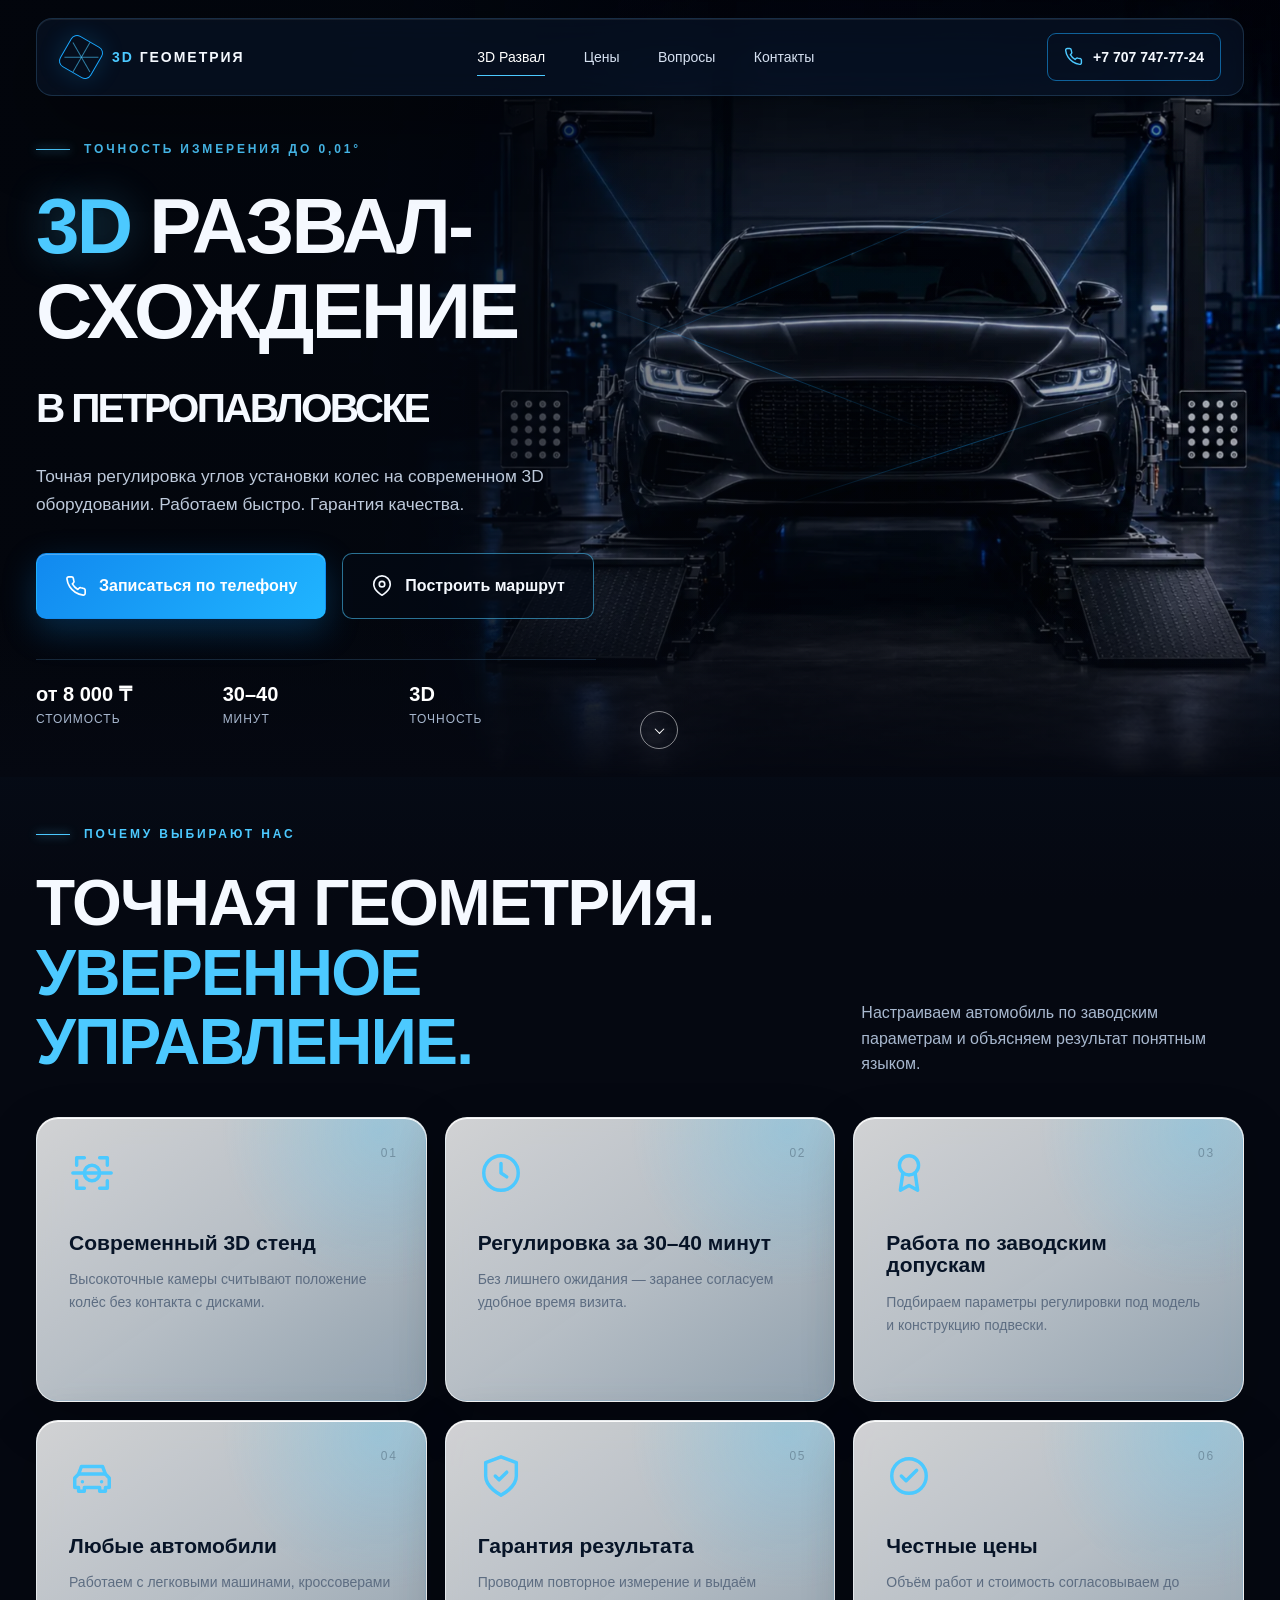
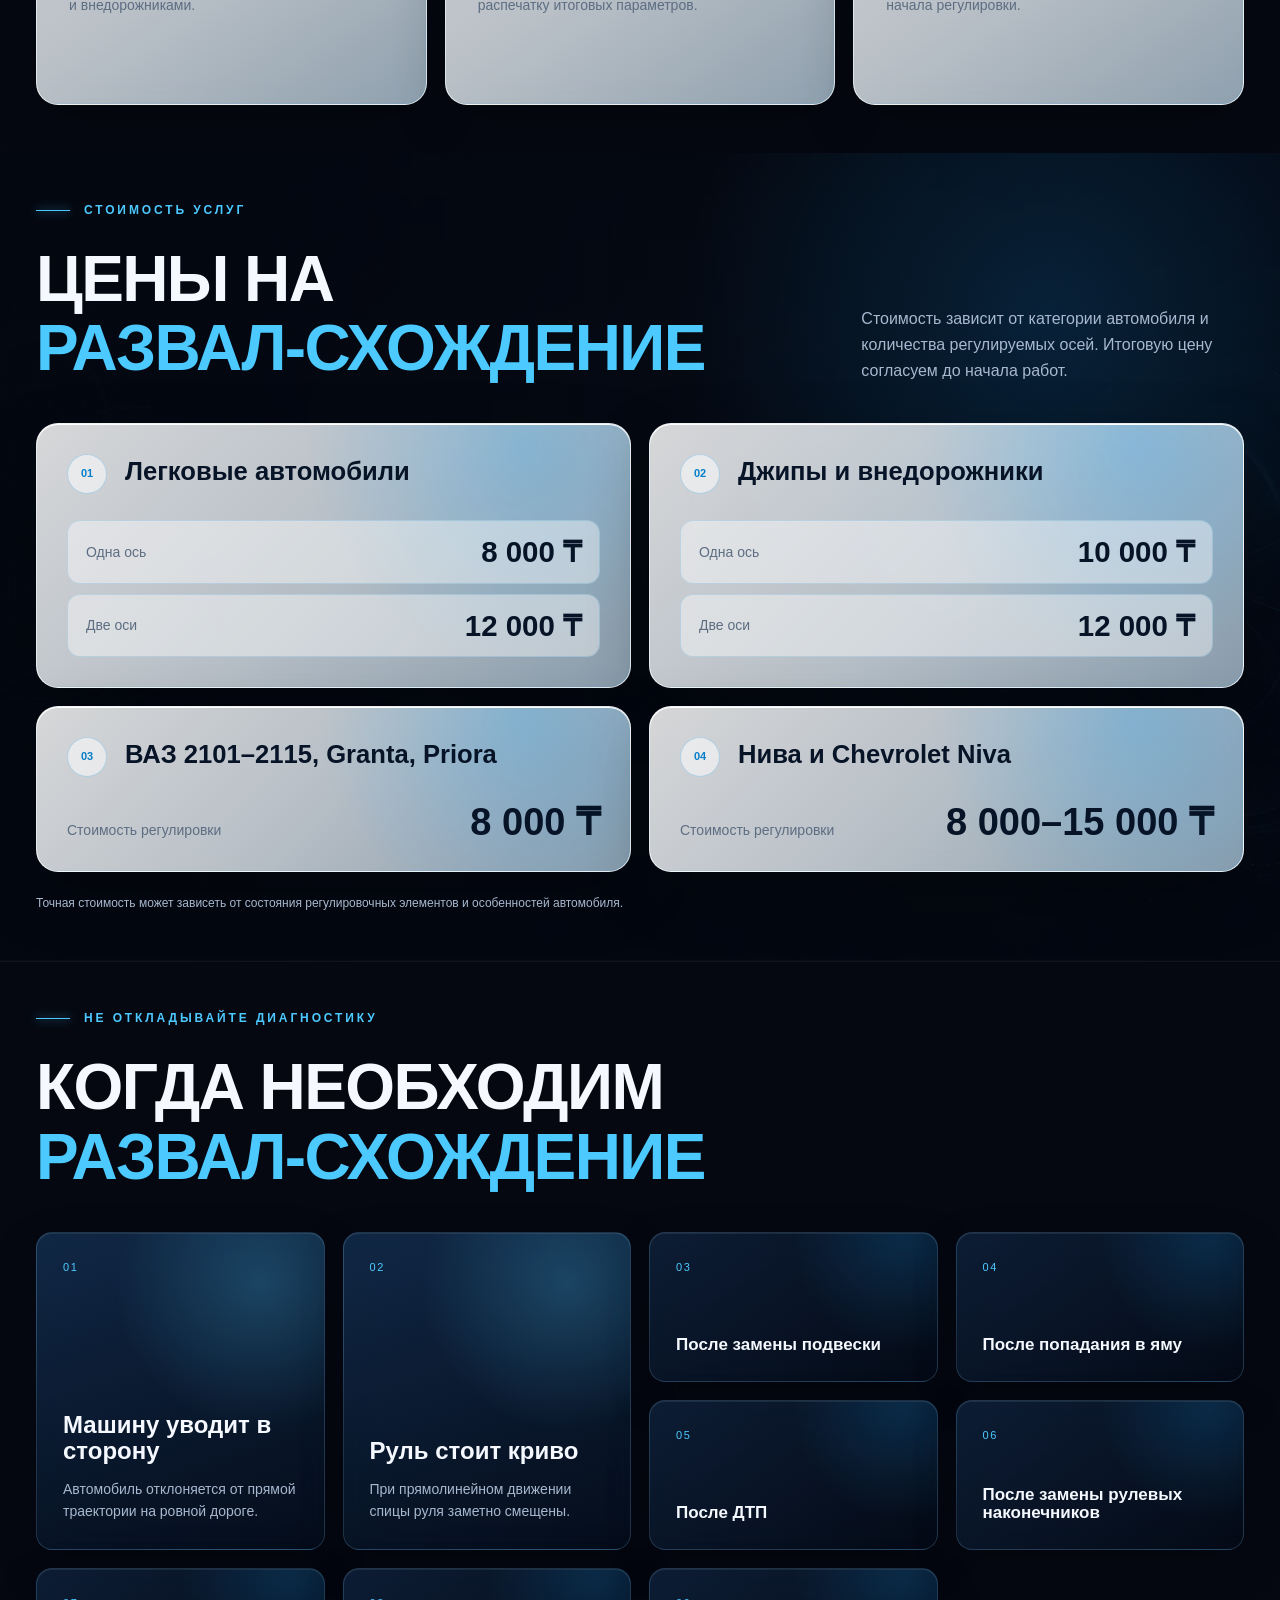
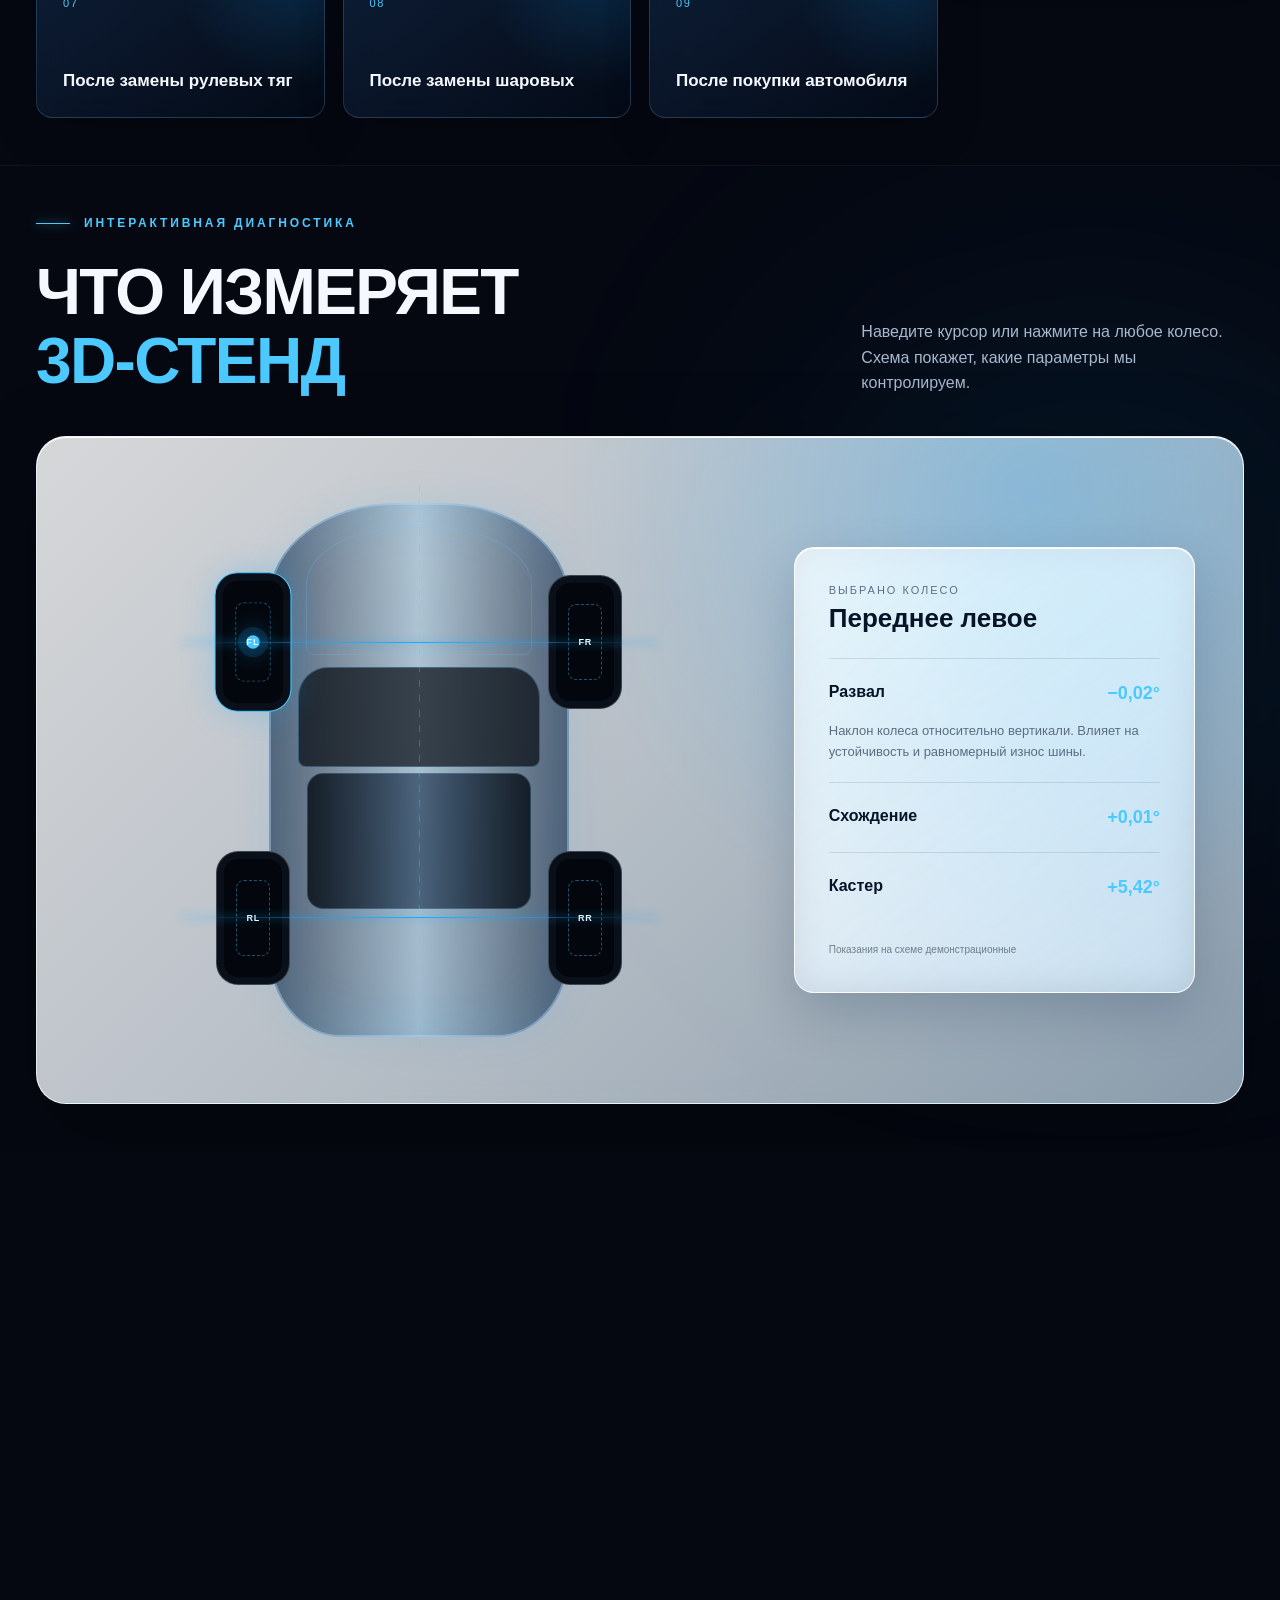
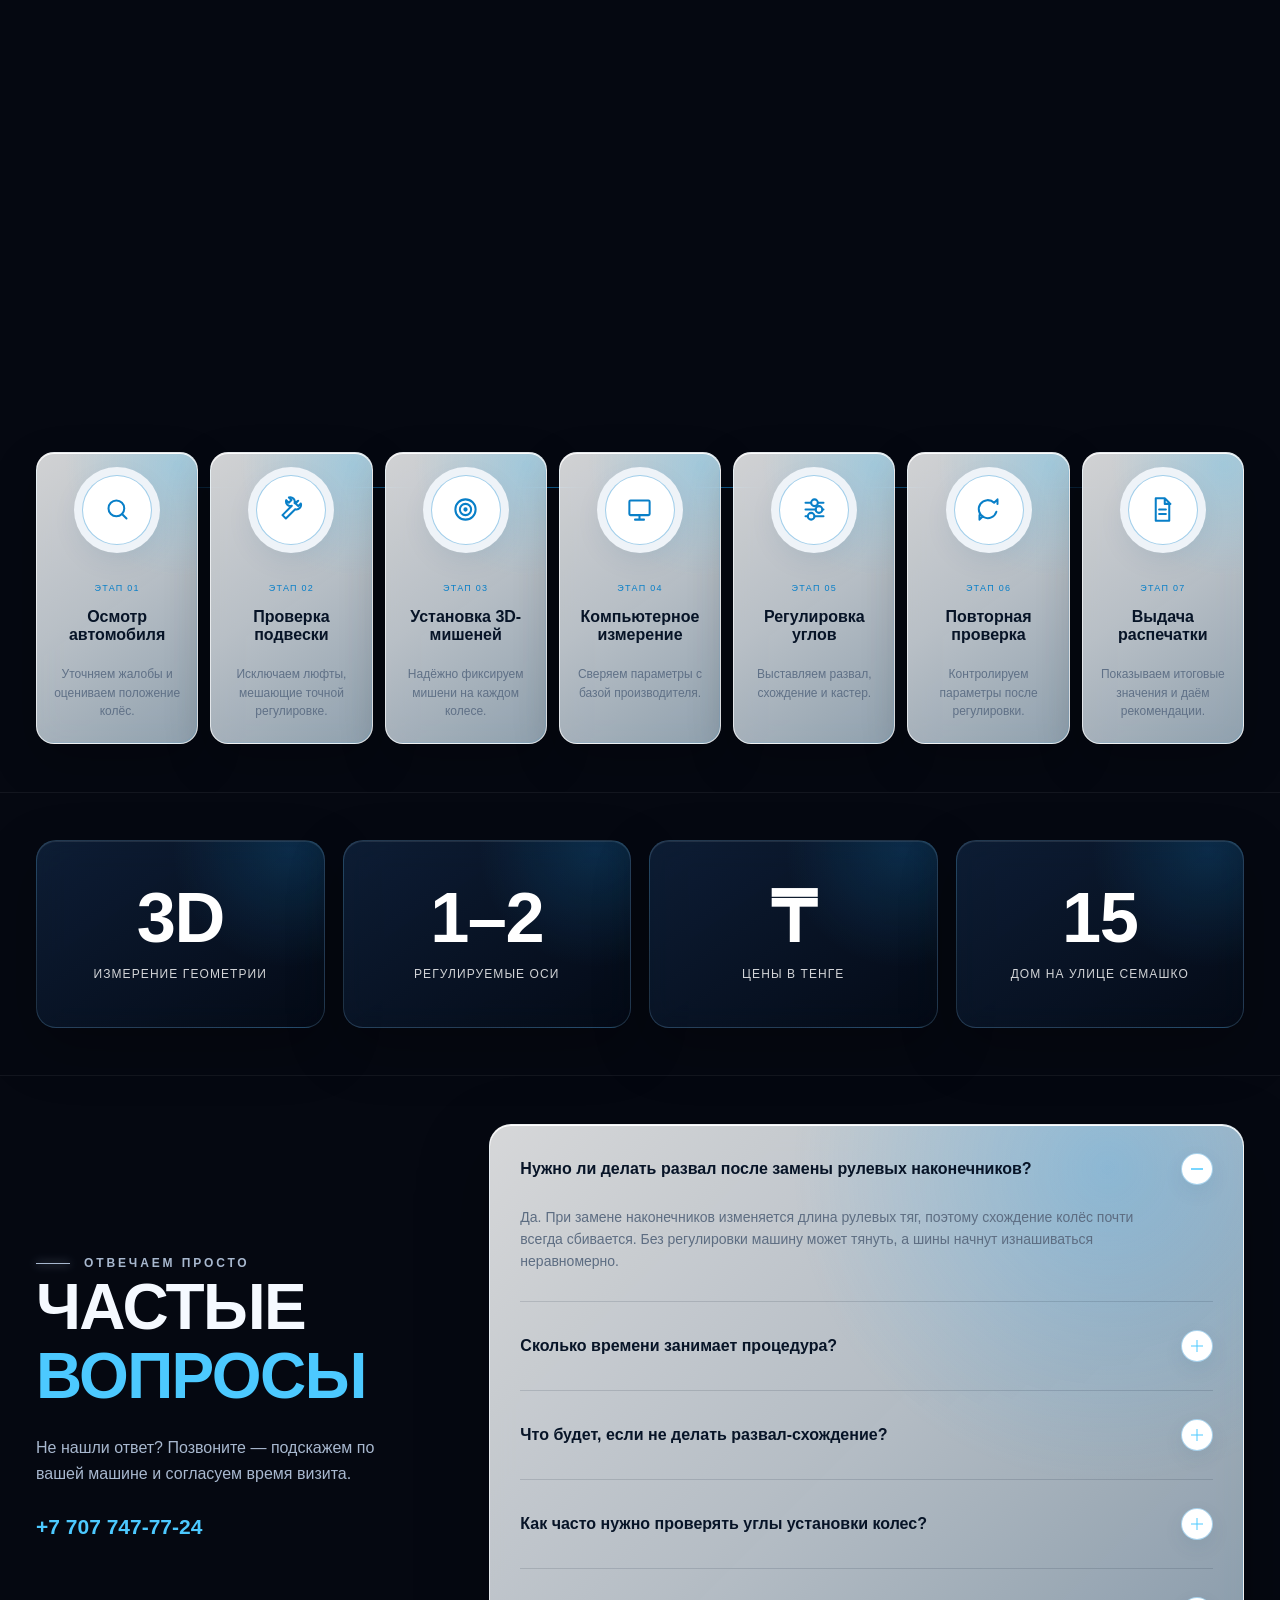
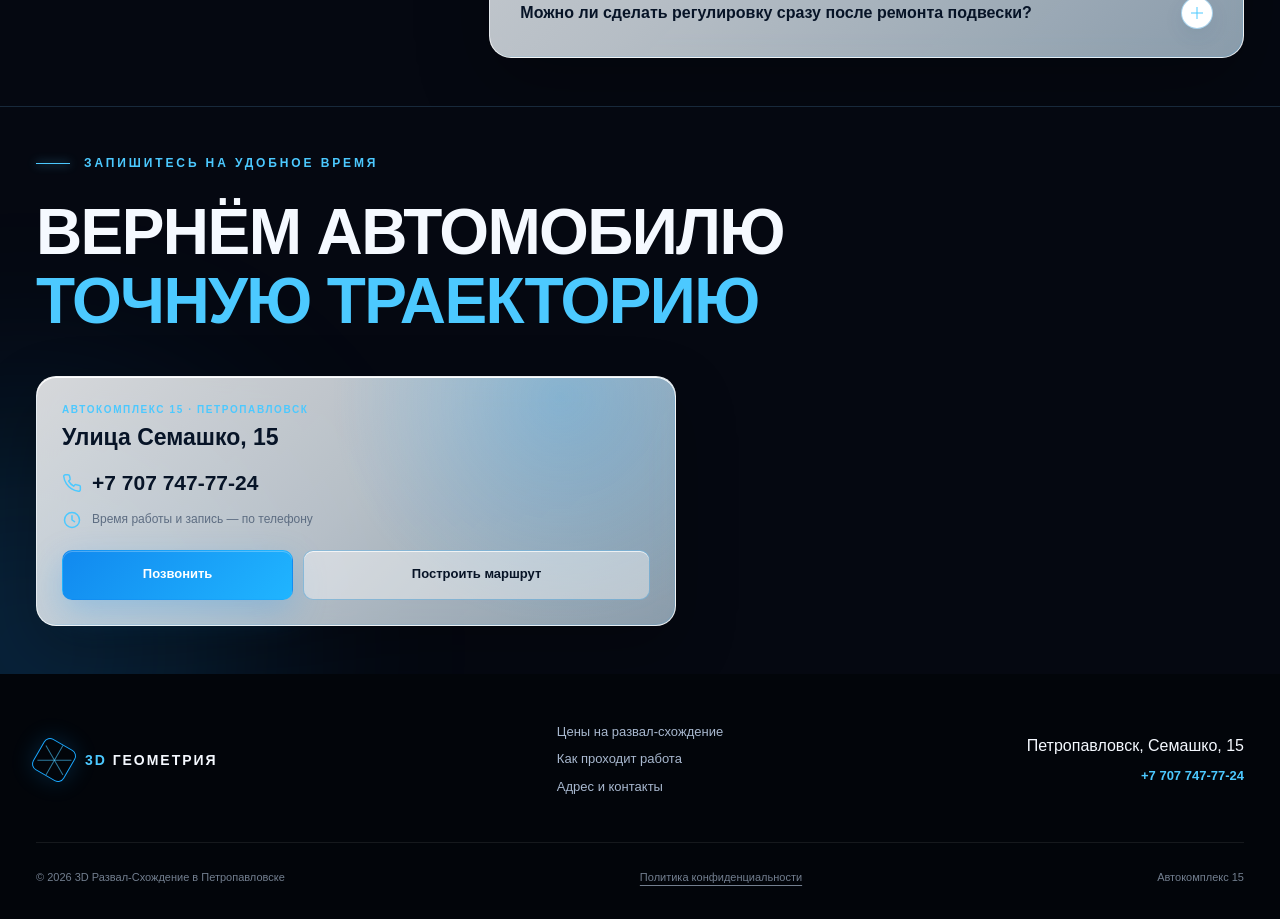
==== index.html @ 64b92033 "Import final Petropavlovsk website for avtocomplex15.kz" ====
<!doctype html>
<html lang="ru">

<head>
  <meta charset="UTF-8">
  <meta name="viewport" content="width=device-width, initial-scale=1.0">
  <title>Развал-схождение в Петропавловске от 8 000 ₸ — Семашко, 15</title>
  <meta name="description" content="3D развал-схождение в Петропавловске, ул. Семашко, 15. Легковые — 8 000 ₸ за одну ось, 12 000 ₸ за две. Джипы, ВАЗ и Нива. Запись: +7 707 747-77-24.">
  <meta name="theme-color" content="#050811">
  <meta name="robots" content="index, follow">
  <link rel="canonical" href="https://avtocomplex15.kz/">
  <meta property="og:type" content="website">
  <meta property="og:locale" content="ru_KZ">
  <meta property="og:title" content="3D развал-схождение в Петропавловске — Автокомплекс 15">
  <meta property="og:description" content="Семашко, 15. Легковые автомобили, джипы, ВАЗ и Нива. Цены от 8 000 ₸. Телефон: +7 707 747-77-24.">
  <meta property="og:site_name" content="Автокомплекс 15">
  <meta property="og:image" content="https://avtocomplex15.kz/assets/hero.webp">
  <meta property="og:image:alt" content="Автомобиль на стенде 3D развал-схождения">
  <meta name="twitter:card" content="summary_large_image">
  <meta property="og:url" content="https://avtocomplex15.kz/">
  <link rel="icon" type="image/png" href="favicon.png">
  <link rel="preload" href="assets/hero.webp" as="image" type="image/webp" fetchpriority="high">
  <link rel="stylesheet" href="style.css?v=5">

  <!-- Номер счётчика задаётся только в config.js. 0 = Метрика выключена. -->
  <script src="config.js" defer></script>
  <script src="metrika.js" defer></script>

  <script type="application/ld+json">
{
  "@context": "https://schema.org",
  "@graph": [
    {
      "@type": "AutoRepair",
      "@id": "https://avtocomplex15.kz/#service",
      "name": "Автокомплекс 15 — 3D развал-схождение",
      "url": "https://avtocomplex15.kz/",
      "image": "https://avtocomplex15.kz/assets/hero.webp",
      "telephone": "+77077477724",
      "description": "3D развал-схождение легковых автомобилей, джипов, ВАЗ и Нивы в Петропавловске.",
      "address": {
        "@type": "PostalAddress",
        "streetAddress": "улица Семашко, 15",
        "addressLocality": "Петропавловск",
        "addressRegion": "Северо-Казахстанская область",
        "addressCountry": "KZ"
      },
      "areaServed": {
        "@type": "City",
        "name": "Петропавловск"
      },
      "currenciesAccepted": "KZT",
      "priceRange": "8 000–15 000 ₸",
      "hasOfferCatalog": {
        "@type": "OfferCatalog",
        "name": "Цены на развал-схождение",
        "itemListElement": [
          {
            "@type": "Offer",
            "name": "Легковые автомобили — одна ось",
            "price": 8000,
            "priceCurrency": "KZT",
            "itemOffered": {
              "@type": "Service",
              "name": "3D развал-схождение: Легковые автомобили — одна ось"
            }
          },
          {
            "@type": "Offer",
            "name": "Легковые автомобили — две оси",
            "price": 12000,
            "priceCurrency": "KZT",
            "itemOffered": {
              "@type": "Service",
              "name": "3D развал-схождение: Легковые автомобили — две оси"
            }
          },
          {
            "@type": "Offer",
            "name": "Джипы и внедорожники — одна ось",
            "price": 10000,
            "priceCurrency": "KZT",
            "itemOffered": {
              "@type": "Service",
              "name": "3D развал-схождение: Джипы и внедорожники — одна ось"
            }
          },
          {
            "@type": "Offer",
            "name": "Джипы и внедорожники — две оси",
            "price": 12000,
            "priceCurrency": "KZT",
            "itemOffered": {
              "@type": "Service",
              "name": "3D развал-схождение: Джипы и внедорожники — две оси"
            }
          },
          {
            "@type": "Offer",
            "name": "ВАЗ 2101–2115, Granta, Priora",
            "price": 8000,
            "priceCurrency": "KZT",
            "itemOffered": {
              "@type": "Service",
              "name": "3D развал-схождение: ВАЗ 2101–2115, Granta, Priora"
            }
          },
          {
            "@type": "Offer",
            "name": "Нива и Chevrolet Niva",
            "priceSpecification": {
              "@type": "PriceSpecification",
              "minPrice": 8000,
              "maxPrice": 15000,
              "priceCurrency": "KZT"
            },
            "itemOffered": {
              "@type": "Service",
              "name": "3D развал-схождение Нивы"
            }
          }
        ]
      }
    },
    {
      "@type": "WebSite",
      "@id": "https://avtocomplex15.kz/#website",
      "url": "https://avtocomplex15.kz/",
      "name": "Автокомплекс 15",
      "inLanguage": "ru-KZ"
    },
    {
      "@type": "WebPage",
      "@id": "https://avtocomplex15.kz/#webpage",
      "url": "https://avtocomplex15.kz/",
      "name": "Развал-схождение в Петропавловске — Семашко, 15",
      "inLanguage": "ru-KZ",
      "isPartOf": {
        "@id": "https://avtocomplex15.kz/#website"
      },
      "about": {
        "@id": "https://avtocomplex15.kz/#service"
      }
    }
  ]
}
  </script>
</head>

<body>
  <a class="skip-link" href="#main">Перейти к содержанию</a>

  <header class="site-header" id="header">
    <div class="container header-inner glass">
      <a class="brand" href="/" aria-label="На главную">
        <span class="brand-mark" aria-hidden="true"><i></i><i></i><i></i></span>
        <span><b>3D</b> ГЕОМЕТРИЯ</span>
      </a>
      <nav class="nav" id="nav" aria-label="Основная навигация"><a href="#top" aria-current="page">3D Развал</a><a href="#prices">Цены</a><a href="#faq">Вопросы</a><a href="#contacts">Контакты</a></nav>
      <a class="header-phone" href="tel:+77077477724" aria-label="Позвонить +7 707 747-77-24"><svg aria-hidden="true"><use href="#i-phone"></use></svg><span>+7 707 747-77-24</span></a>
      <button class="menu-btn" type="button" aria-label="Открыть меню" aria-expanded="false"
        aria-controls="nav"><span></span><span></span></button>
    </div>
  </header>

  <main id="main">
    <section class="hero" id="top" aria-labelledby="hero-title">
      <div class="hero-bg" role="img" aria-label="Автомобиль на современном 3D стенде развал-схождения"></div>
      <div class="scan-lines" aria-hidden="true"><span></span><span></span><span></span></div>
      <div class="container hero-inner">
        <div class="hero-copy">
          <p class="eyebrow"><span></span> Точность измерения до 0,01°</p>
          <h1 id="hero-title"><em>3D</em> Развал-<br>Схождение<br><span class="hero-city">в Петропавловске</span></h1>
          <p class="hero-lead">Точная регулировка углов установки колес на современном 3D оборудовании. Работаем быстро. Гарантия качества.</p>
          <div class="hero-actions"><a class="btn btn-primary" href="tel:+77077477724"><svg aria-hidden="true"><use href="#i-phone"></use></svg>Записаться по телефону</a><a class="btn btn-secondary" data-goal="route_click" href="https://yandex.kz/maps/?rtext=~%D0%9A%D0%B0%D0%B7%D0%B0%D1%85%D1%81%D1%82%D0%B0%D0%BD%2C%20%D0%9F%D0%B5%D1%82%D1%80%D0%BE%D0%BF%D0%B0%D0%B2%D0%BB%D0%BE%D0%B2%D1%81%D0%BA%2C%20%D1%83%D0%BB%D0%B8%D1%86%D0%B0%20%D0%A1%D0%B5%D0%BC%D0%B0%D1%88%D0%BA%D0%BE%2C%2015&amp;rtt=auto" target="_blank" rel="noopener"><svg aria-hidden="true"><use href="#i-pin"></use></svg>Построить маршрут</a></div>
          <ul class="hero-trust" aria-label="Ключевые преимущества"><li><strong>от 8 000 ₸</strong><span>стоимость</span></li><li><strong>30–40</strong><span>минут</span></li><li><strong>3D</strong><span>точность</span></li></ul>
        </div>
      </div>
      <a class="scroll-cue" href="#benefits" aria-label="Прокрутить к преимуществам"><span></span></a>
    </section>

    <section class="section cards-light" id="benefits">
      <div class="container">
        <div class="section-head reveal">
          <div>
            <p class="eyebrow"><span></span> Почему выбирают нас</p>
            <h2>Точная геометрия.<br><mark>Уверенное управление.</mark></h2>
          </div>
          <p>Настраиваем автомобиль по заводским параметрам и объясняем результат понятным языком.</p>
        </div>
        <div class="cards benefits-grid">
          <article class="card reveal"><svg>
              <use href="#i-scan"></use>
            </svg><span>01</span>
            <h3>Современный 3D стенд</h3>
            <p>Высокоточные камеры считывают положение колёс без контакта с дисками.</p>
          </article>
          <article class="card reveal"><svg>
              <use href="#i-clock"></use>
            </svg><span>02</span>
            <h3>Регулировка за 30–40 минут</h3>
            <p>Без лишнего ожидания — заранее согласуем удобное время визита.</p>
          </article>
          <article class="card reveal"><svg>
              <use href="#i-award"></use>
            </svg><span>03</span>
            <h3>Работа по заводским допускам</h3>
            <p>Подбираем параметры регулировки под модель и конструкцию подвески.</p>
          </article>
          <article class="card reveal"><svg>
              <use href="#i-car"></use>
            </svg><span>04</span>
            <h3>Любые автомобили</h3>
            <p>Работаем с легковыми машинами, кроссоверами и внедорожниками.</p>
          </article>
          <article class="card reveal"><svg>
              <use href="#i-shield"></use>
            </svg><span>05</span>
            <h3>Гарантия результата</h3>
            <p>Проводим повторное измерение и выдаём распечатку итоговых параметров.</p>
          </article>
          <article class="card reveal"><svg>
              <use href="#i-check"></use>
            </svg><span>06</span>
            <h3>Честные цены</h3>
            <p>Объём работ и стоимость согласовываем до начала регулировки.</p>
          </article>
        </div>
      </div>
    </section>



    <section class="section prices" id="prices" aria-labelledby="prices-title">
      <div class="container">
        <div class="section-head reveal">
          <div>
            <p class="eyebrow"><span></span> Стоимость услуг</p>
            <h2 id="prices-title">Цены на<br><mark>развал-схождение</mark></h2>
          </div>
          <p>Стоимость зависит от категории автомобиля и количества регулируемых осей. Итоговую цену согласуем до начала
            работ.</p>
        </div>
        <div class="price-grid">
          <article class="price-card reveal">
            <div class="price-card-head"><span>01</span>
              <h3>Легковые автомобили</h3>
            </div>
            <dl>
              <div>
                <dt>Одна ось</dt>
                <dd>8 000 ₸</dd>
              </div>
              <div>
                <dt>Две оси</dt>
                <dd>12 000 ₸</dd>
              </div>
            </dl>
          </article>
          <article class="price-card reveal">
            <div class="price-card-head"><span>02</span>
              <h3>Джипы и внедорожники</h3>
            </div>
            <dl>
              <div>
                <dt>Одна ось</dt>
                <dd>10 000 ₸</dd>
              </div>
              <div>
                <dt>Две оси</dt>
                <dd>12 000 ₸</dd>
              </div>
            </dl>
          </article>
          <article class="price-card price-card-single reveal">
            <div class="price-card-head"><span>03</span>
              <h3>ВАЗ 2101–2115, Granta, Priora</h3>
            </div>
            <p>Стоимость регулировки</p><strong>8 000 ₸</strong>
          </article>
          <article class="price-card price-card-single reveal">
            <div class="price-card-head"><span>04</span>
              <h3>Нива и Chevrolet Niva</h3>
            </div>
            <p>Стоимость регулировки</p><strong>8 000–15 000 ₸</strong>
          </article>
        </div>
        <p class="price-note reveal">Точная стоимость может зависеть от состояния регулировочных элементов и
          особенностей автомобиля.</p>
      </div>
    </section>

    <section class="section section-dark" id="when">
      <div class="container split-heading reveal">
        <p class="eyebrow"><span></span> Не откладывайте диагностику</p>
        <h2>Когда необходим<br><mark>развал-схождение</mark></h2>
      </div>
      <div class="container reason-grid">
        <article class="reason feature reveal"><span>01</span>
          <h3>Машину уводит в сторону</h3>
          <p>Автомобиль отклоняется от прямой траектории на ровной дороге.</p>
        </article>
        <article class="reason feature reveal"><span>02</span>
          <h3>Руль стоит криво</h3>
          <p>При прямолинейном движении спицы руля заметно смещены.</p>
        </article>
        <article class="reason reveal"><span>03</span>
          <h3>После замены подвески</h3>
        </article>
        <article class="reason reveal"><span>04</span>
          <h3>После попадания в яму</h3>
        </article>
        <article class="reason reveal"><span>05</span>
          <h3>После ДТП</h3>
        </article>
        <article class="reason reveal"><span>06</span>
          <h3>После замены рулевых наконечников</h3>
        </article>
        <article class="reason reveal"><span>07</span>
          <h3>После замены рулевых тяг</h3>
        </article>
        <article class="reason reveal"><span>08</span>
          <h3>После замены шаровых</h3>
        </article>
        <article class="reason reveal"><span>09</span>
          <h3>После покупки автомобиля</h3>
        </article>
      </div>
    </section>

    <section class="section cards-light geometry" id="geometry">
      <div class="container">
        <div class="section-head reveal">
          <div>
            <p class="eyebrow"><span></span> Интерактивная диагностика</p>
            <h2>Что измеряет<br><mark>3D-стенд</mark></h2>
          </div>
          <p>Наведите курсор или нажмите на любое колесо. Схема покажет, какие параметры мы контролируем.</p>
        </div>
        <div class="geometry-wrap reveal">
          <div class="car-diagram" aria-label="Интерактивная схема автомобиля, вид сверху">
            <div class="car-body">
              <div class="windshield"></div>
              <div class="roof"></div>
              <div class="hood"></div>
              <div class="center-line"></div>
            </div>
            <button class="wheel wheel-fl active" data-wheel="Переднее левое"
              type="button"><span></span><b>FL</b></button>
            <button class="wheel wheel-fr" data-wheel="Переднее правое" type="button"><span></span><b>FR</b></button>
            <button class="wheel wheel-rl" data-wheel="Заднее левое" type="button"><span></span><b>RL</b></button>
            <button class="wheel wheel-rr" data-wheel="Заднее правое" type="button"><span></span><b>RR</b></button>
            <div class="measure-line line-a"></div>
            <div class="measure-line line-b"></div>
          </div>
          <aside class="geometry-panel glass" aria-live="polite">
            <p>Выбрано колесо</p>
            <h3 id="wheel-title">Переднее левое</h3>
            <div class="parameter active" data-param="camber"><button
                type="button"><span>Развал</span><b>−0,02°</b></button>
              <p>Наклон колеса относительно вертикали. Влияет на устойчивость и равномерный износ шины.</p>
            </div>
            <div class="parameter" data-param="toe"><button type="button"><span>Схождение</span><b>+0,01°</b></button>
              <p>Направление колёс относительно продольной оси. Влияет на прямолинейность и ресурс шин.</p>
            </div>
            <div class="parameter" data-param="caster"><button type="button"><span>Кастер</span><b>+5,42°</b></button>
              <p>Наклон оси поворота стойки. Влияет на возврат руля и стабильность автомобиля на скорости.</p>
            </div>
            <small>Показания на схеме демонстрационные</small>
          </aside>
        </div>
      </div>
    </section>

    <section class="section stand-section" aria-labelledby="stand-title">
      <div class="container stand-grid">
        <div class="stand-copy reveal">
          <p class="eyebrow"><span></span> Технология измерения</p>
          <h2 id="stand-title">Камеры видят<br><mark>каждое отклонение</mark></h2>
          <p>3D-камеры отслеживают положение мишеней на колёсах в реальном времени. Компьютер сравнивает измерения с
            заводскими допусками именно для вашей модели.</p>
          <ul>
            <li>Без повреждения дисков</li>
            <li>Результат с точностью до сотых градуса</li>
            <li>Наглядная распечатка до и после регулировки</li>
          </ul>
        </div>
        <div class="stand-animation reveal" aria-label="Анимация работы 3D стенда">
          <div class="camera camera-left"><i></i></div>
          <div class="camera camera-right"><i></i></div>
          <div class="beam beam-left"></div>
          <div class="beam beam-right"></div>
          <div class="mini-car">
            <div class="mini-roof"></div><span class="target t1"></span><span class="target t2"></span><span
              class="target t3"></span><span class="target t4"></span>
          </div>
          <div class="scan-bar"></div>
          <p><i></i> Сканирование геометрии</p>
        </div>
      </div>
    </section>

    <section class="section cards-light" id="process">
      <div class="container">
        <div class="section-head reveal">
          <div>
            <p class="eyebrow"><span></span> Понятный процесс</p>
            <h2>Как проходит<br><mark>работа</mark></h2>
          </div>
          <p>Семь последовательных шагов — от первичного осмотра до контрольной распечатки.</p>
        </div>
        <ol class="timeline">
          <li class="reveal"><span><svg>
                <use href="#i-search"></use>
              </svg></span>
            <div><small>Этап 01</small>
              <h3>Осмотр автомобиля</h3>
              <p>Уточняем жалобы и оцениваем положение колёс.</p>
            </div>
          </li>
          <li class="reveal"><span><svg>
                <use href="#i-tool"></use>
              </svg></span>
            <div><small>Этап 02</small>
              <h3>Проверка подвески</h3>
              <p>Исключаем люфты, мешающие точной регулировке.</p>
            </div>
          </li>
          <li class="reveal"><span><svg>
                <use href="#i-target"></use>
              </svg></span>
            <div><small>Этап 03</small>
              <h3>Установка 3D-мишеней</h3>
              <p>Надёжно фиксируем мишени на каждом колесе.</p>
            </div>
          </li>
          <li class="reveal"><span><svg>
                <use href="#i-monitor"></use>
              </svg></span>
            <div><small>Этап 04</small>
              <h3>Компьютерное измерение</h3>
              <p>Сверяем параметры с базой производителя.</p>
            </div>
          </li>
          <li class="reveal"><span><svg>
                <use href="#i-sliders"></use>
              </svg></span>
            <div><small>Этап 05</small>
              <h3>Регулировка углов</h3>
              <p>Выставляем развал, схождение и кастер.</p>
            </div>
          </li>
          <li class="reveal"><span><svg>
                <use href="#i-refresh"></use>
              </svg></span>
            <div><small>Этап 06</small>
              <h3>Повторная проверка</h3>
              <p>Контролируем параметры после регулировки.</p>
            </div>
          </li>
          <li class="reveal"><span><svg>
                <use href="#i-file"></use>
              </svg></span>
            <div><small>Этап 07</small>
              <h3>Выдача распечатки</h3>
              <p>Показываем итоговые значения и даём рекомендации.</p>
            </div>
          </li>
        </ol>
      </div>
    </section>

    <section class="stats" aria-label="О сервисе"><div class="container stats-grid"><div class="stat"><strong>3D</strong><span>измерение геометрии</span></div><div class="stat"><strong>1–2</strong><span>регулируемые оси</span></div><div class="stat"><strong>₸</strong><span>цены в тенге</span></div><div class="stat"><strong>15</strong><span>дом на улице Семашко</span></div></div></section>



    <section class="section cards-light" id="faq">
      <div class="container faq-grid">
        <div class="faq-intro reveal">
          <p class="eyebrow"><span></span> Отвечаем просто</p>
          <h2>Частые<br><mark>вопросы</mark></h2>
          <p>Не нашли ответ? Позвоните — подскажем по вашей машине и согласуем время визита.</p>
          <div class="faq-phones"><a href="tel:+77077477724">+7 707 747-77-24</a></div>
        </div>
        <div class="accordion reveal">
          <article class="faq-item open"><button type="button" aria-expanded="true"><span>Нужно ли делать развал после
                замены рулевых наконечников?</span><i></i></button>
            <div class="faq-answer">
              <p>Да. При замене наконечников изменяется длина рулевых тяг, поэтому схождение колёс почти всегда
                сбивается. Без регулировки машину может тянуть, а шины начнут изнашиваться неравномерно.</p>
            </div>
          </article>
          <article class="faq-item"><button type="button" aria-expanded="false"><span>Сколько времени занимает
                процедура?</span><i></i></button>
            <div class="faq-answer">
              <p>Диагностика и регулировка обычно занимают 30–40 минут. Сложные случаи или закисшие регулировочные
                элементы могут потребовать больше времени.</p>
            </div>
          </article>
          <article class="faq-item"><button type="button" aria-expanded="false"><span>Что будет, если не делать
                развал-схождение?</span><i></i></button>
            <div class="faq-answer">
              <p>Ухудшится управляемость, автомобиль может уводить в сторону, руль будет стоять неровно, а протектор шин
                износится значительно быстрее.</p>
            </div>
          </article>
          <article class="faq-item"><button type="button" aria-expanded="false"><span>Как часто нужно проверять углы
                установки колес?</span><i></i></button>
            <div class="faq-answer">
              <p>Рекомендуем проверять геометрию не реже одного раза в год, после сильного удара в яму, ремонта подвески
                или при появлении изменений в поведении автомобиля.</p>
            </div>
          </article>
          <article class="faq-item"><button type="button" aria-expanded="false"><span>Можно ли сделать регулировку сразу
                после ремонта подвески?</span><i></i></button>
            <div class="faq-answer">
              <p>Да, и чаще всего это необходимо. Главное, чтобы все детали были окончательно установлены и затянуты, а
                в подвеске не осталось люфтов.</p>
            </div>
          </article>
        </div>
      </div>
    </section>

    <section class="contacts" id="contacts">
      <div class="container contacts-grid">
        <div class="contact-copy reveal">
          <p class="eyebrow"><span></span> Запишитесь на удобное время</p>
          <h2>Вернём автомобилю<br><mark>точную траекторию</mark></h2>
          <div class="branch-list"><article class="branch-card glass"><p>Автокомплекс 15 · Петропавловск</p><h3>Улица Семашко, 15</h3><a class="branch-phone" href="tel:+77077477724"><svg aria-hidden="true"><use href="#i-phone"></use></svg>+7 707 747-77-24</a><span><svg aria-hidden="true"><use href="#i-clock"></use></svg>Время работы и запись — по телефону</span><div><a class="btn btn-primary" href="tel:+77077477724">Позвонить</a><a class="btn btn-secondary" data-goal="route_click" href="https://yandex.kz/maps/?rtext=~%D0%9A%D0%B0%D0%B7%D0%B0%D1%85%D1%81%D1%82%D0%B0%D0%BD%2C%20%D0%9F%D0%B5%D1%82%D1%80%D0%BE%D0%BF%D0%B0%D0%B2%D0%BB%D0%BE%D0%B2%D1%81%D0%BA%2C%20%D1%83%D0%BB%D0%B8%D1%86%D0%B0%20%D0%A1%D0%B5%D0%BC%D0%B0%D1%88%D0%BA%D0%BE%2C%2015&amp;rtt=auto" target="_blank" rel="noopener">Построить маршрут</a></div></article></div>
        </div>
      </div>
    </section>
  </main>

  <footer class="footer">
    <div class="container footer-top"><a class="brand" href="/"><span
          class="brand-mark"><i></i><i></i><i></i></span><span><b>3D</b> ГЕОМЕТРИЯ</span></a>
      <nav class="footer-services" aria-label="Разделы сайта"><a href="#prices">Цены на развал-схождение</a><a href="#process">Как проходит работа</a><a href="#contacts">Адрес и контакты</a></nav>
      <div class="footer-branches"><span>Петропавловск, Семашко, 15</span><a href="tel:+77077477724">+7 707 747-77-24</a></div>
    </div>
    <div class="container footer-bottom"><span>© <span id="year">2026</span> 3D Развал-Схождение в Петропавловске</span><button
        type="button" data-modal-open>Политика конфиденциальности</button><span>Автокомплекс 15</span></div>
  </footer>

  <div class="mobile-bar"><a href="tel:+77077477724"><svg aria-hidden="true"><use href="#i-phone"></use></svg>Позвонить</a><a data-goal="route_click" href="https://yandex.kz/maps/?rtext=~%D0%9A%D0%B0%D0%B7%D0%B0%D1%85%D1%81%D1%82%D0%B0%D0%BD%2C%20%D0%9F%D0%B5%D1%82%D1%80%D0%BE%D0%BF%D0%B0%D0%B2%D0%BB%D0%BE%D0%B2%D1%81%D0%BA%2C%20%D1%83%D0%BB%D0%B8%D1%86%D0%B0%20%D0%A1%D0%B5%D0%BC%D0%B0%D1%88%D0%BA%D0%BE%2C%2015&amp;rtt=auto" target="_blank" rel="noopener"><svg aria-hidden="true"><use href="#i-pin"></use></svg>Маршрут</a></div>

  <dialog class="privacy-modal" id="privacy-modal">
    <div><button class="modal-close" type="button" aria-label="Закрыть">×</button>
      <p class="eyebrow"><span></span> Документ</p>
      <h2>Информация о конфиденциальности</h2>
      <p>Сайт не собирает и не хранит персональные данные через формы. При нажатии на номер телефона или кнопку маршрута
        пользователь самостоятельно переходит в приложение телефона или карт.</p>
      <p>Технические данные, которые могут обрабатываться хостингом или картографическим сервисом, регулируются
        политиками соответствующих поставщиков услуг.</p><p>После подключения Яндекс.Метрики сайт сможет собирать статистику посещений и нажатий на телефон и маршрут. Метрика может использовать cookies и технические сведения о браузере и устройстве. Сайт не принимает платежи и не содержит форм заявки.</p>
      <p>По вопросам обработки информации свяжитесь с нами по телефону <a href="tel:+77077477724">+7 707 747-77-24</a>.</p>
    </div>
  </dialog>

  <svg class="svg-sprite" aria-hidden="true">
    <defs>
      <symbol id="i-phone" viewBox="0 0 24 24">
        <path
          d="M22 16.92v3a2 2 0 0 1-2.18 2 19.8 19.8 0 0 1-8.63-3.07 19.5 19.5 0 0 1-6-6A19.8 19.8 0 0 1 2.12 4.18 2 2 0 0 1 4.11 2h3a2 2 0 0 1 2 1.72c.12.9.33 1.78.62 2.63a2 2 0 0 1-.45 2.11L8 9.73a16 16 0 0 0 6 6l1.27-1.27a2 2 0 0 1 2.11-.45c.85.29 1.73.5 2.63.62A2 2 0 0 1 22 16.92z" />
      </symbol>
      <symbol id="i-pin" viewBox="0 0 24 24">
        <path d="M21 10c0 7-9 12-9 12S3 17 3 10a9 9 0 1 1 18 0z" />
        <circle cx="12" cy="10" r="3" />
      </symbol>
      <symbol id="i-clock" viewBox="0 0 24 24">
        <circle cx="12" cy="12" r="9" />
        <path d="M12 7v5l3 2" />
      </symbol>
      <symbol id="i-scan" viewBox="0 0 24 24">
        <path d="M4 8V4h4M16 4h4v4M20 16v4h-4M8 20H4v-4" />
        <circle cx="12" cy="12" r="4" />
        <path d="M2 12h20" />
      </symbol>
      <symbol id="i-award" viewBox="0 0 24 24">
        <circle cx="12" cy="8" r="5" />
        <path d="m8.8 12-1.3 9 4.5-2.5 4.5 2.5-1.3-9" />
      </symbol>
      <symbol id="i-car" viewBox="0 0 24 24">
        <path d="m5 11 1.5-4h11l1.5 4 2 2v5h-2v2h-3v-2H8v2H5v-2H3v-5l2-2z" />
        <path d="M5 11h14M7 15h.01M17 15h.01" />
      </symbol>
      <symbol id="i-shield" viewBox="0 0 24 24">
        <path d="M12 22s8-4 8-10V5l-8-3-8 3v7c0 6 8 10 8 10z" />
        <path d="m9 12 2 2 4-4" />
      </symbol>
      <symbol id="i-check" viewBox="0 0 24 24">
        <circle cx="12" cy="12" r="9" />
        <path d="m8 12 2.5 2.5L16 9" />
      </symbol>
      <symbol id="i-search" viewBox="0 0 24 24">
        <circle cx="11" cy="11" r="7" />
        <path d="m20 20-4-4" />
      </symbol>
      <symbol id="i-tool" viewBox="0 0 24 24">
        <path
          d="M14.7 6.3a4 4 0 0 0-5-5L12 3.6 9.6 6 7.3 3.7a4 4 0 0 0 5 5L4 17l3 3 8.3-8.3a4 4 0 0 0 5-5L18 9l-2.4-2.4 2.3-2.3z" />
      </symbol>
      <symbol id="i-target" viewBox="0 0 24 24">
        <circle cx="12" cy="12" r="9" />
        <circle cx="12" cy="12" r="5" />
        <circle cx="12" cy="12" r="1" />
      </symbol>
      <symbol id="i-monitor" viewBox="0 0 24 24">
        <rect x="3" y="4" width="18" height="13" rx="1" />
        <path d="M8 21h8M12 17v4" />
      </symbol>
      <symbol id="i-sliders" viewBox="0 0 24 24">
        <path d="M4 6h5M15 6h5M4 12h9M19 12h1M4 18h2M12 18h8" />
        <circle cx="12" cy="6" r="3" />
        <circle cx="16" cy="12" r="3" />
        <circle cx="9" cy="18" r="3" />
      </symbol>
      <symbol id="i-refresh" viewBox="0 0 24 24">
        <path d="M20 7V3l-3 3a8 8 0 1 0 2 8M4 17v4l3-3" />
      </symbol>
      <symbol id="i-file" viewBox="0 0 24 24">
        <path d="M6 2h8l4 4v16H6zM14 2v5h5M9 12h6M9 16h6" />
      </symbol>
    </defs>
  </svg>
  <script src="script.js" defer></script>
  <noscript><style>.reveal {opacity:1!important;transform:none!important}.faq-answer {grid-template-rows:1fr!important}.faq-answer p {opacity:1!important}</style></noscript>
</body>

</html>
---- style.css ----
/* =========================================================
   3D Развал-Схождение — премиальный адаптивный интерфейс
   Контакты и цвета вынесены в верхнюю часть для быстрой правки.
   ========================================================= */
:root {
  --bg: #050811;
  --bg-2: #071427;
  --surface: #0a1526;
  --surface-2: #0d1b30;
  --blue: #19a7ff;
  --blue-2: #4cc9ff;
  --text: #f5f9ff;
  --muted: #a8b8cf;
  --line: rgba(112, 194, 255, .18);
  --glass: rgba(9, 22, 42, .56);
  --shadow: 0 28px 80px rgba(0, 0, 0, .42);
  --radius: 22px;
  --container: 1320px;
  /* Сумма двух соседних отступов: 96 px на компьютере, 56 px на телефоне. */
  --section-pad: 48px;
  --heading-gap: 40px;
  --grid-gap: 18px;
  --light-card: radial-gradient(circle at 88% 4%, rgba(76,201,255,.28), transparent 36%), linear-gradient(145deg, rgba(255,255,255,.82) 0%, rgba(242,250,255,.76) 48%, rgba(210,233,248,.68) 100%);
  --light-card-large: radial-gradient(circle at 82% 8%, rgba(25,167,255,.26), transparent 40%), linear-gradient(135deg, rgba(255,255,255,.84) 0%, rgba(239,248,254,.76) 50%, rgba(204,229,246,.67) 100%);
  --dark-card: radial-gradient(circle at 88% 5%, rgba(25,167,255,.16), transparent 38%), linear-gradient(145deg, rgba(19,43,74,.62), rgba(4,11,23,.72));
}

* { box-sizing: border-box; }
html { scroll-behavior: smooth; scroll-padding-top: 110px; }
body { margin: 0; min-width: 320px; overflow-x: hidden; color: var(--text); background: var(--bg); font-family: Inter, Manrope, -apple-system, BlinkMacSystemFont, "Segoe UI", sans-serif; line-height: 1.6; -webkit-font-smoothing: antialiased; }
body::before { content: ""; position: fixed; inset: 0; z-index: -2; pointer-events: none; background: radial-gradient(circle at 80% 10%, rgba(25,167,255,.08), transparent 28%), linear-gradient(180deg, var(--bg), #06101e 55%, var(--bg)); }
button, a { font: inherit; }
a { color: inherit; text-decoration: none; }
button { color: inherit; }
a:focus-visible, button:focus-visible { outline: 3px solid #4cc9ff; outline-offset: 5px; }
img, svg { display: block; }
svg { fill: none; stroke: currentColor; stroke-width: 1.8; stroke-linecap: round; stroke-linejoin: round; }
h1, h2, h3, p { margin-top: 0; }
h1, h2, h3 { line-height: 1.08; }
mark { color: var(--blue-2); background: none; }
.container { width: min(calc(100% - 72px), var(--container)); margin-inline: auto; }
.section { position: relative; padding: var(--section-pad) 0; overflow: hidden; }
.section-dark { background: transparent; box-shadow: inset 0 1px rgba(255,255,255,.05), inset 0 -1px rgba(255,255,255,.05); }
.glass { background: var(--glass); border: 1px solid var(--line); box-shadow: var(--shadow), inset 0 1px rgba(255,255,255,.08); backdrop-filter: blur(18px) saturate(135%); -webkit-backdrop-filter: blur(18px) saturate(135%); }

/* Общая стеклянная поверхность карточек */
.card,
.reason,
.geometry-wrap,
.stand-animation,
.timeline li,
.stat,
.accordion,
.price-card {
  backdrop-filter: blur(16px) saturate(135%);
  -webkit-backdrop-filter: blur(16px) saturate(135%);
}
.svg-sprite { position: absolute; width: 0; height: 0; overflow: hidden; }
.skip-link { position: fixed; top: -80px; left: 20px; z-index: 200; padding: 12px 18px; color: #00111f; background: var(--blue-2); border-radius: 8px; transition: top .2s; }
.skip-link:focus { top: 20px; }

/* Header */
.site-header { position: fixed; top: 0; left: 0; right: 0; z-index: 100; padding: 18px 0; transition: padding .3s ease, background .3s ease; }
.site-header.scrolled { padding: 10px 0; }
.header-inner { height: 78px; display: flex; align-items: center; justify-content: space-between; padding: 0 22px 0 26px; border-radius: 16px; }
.brand { display: inline-flex; align-items: center; gap: 13px; font-size: 14px; font-weight: 700; letter-spacing: .14em; white-space: nowrap; }
.brand b { color: var(--blue-2); }
.brand-mark { position: relative; width: 36px; height: 36px; display: grid; place-items: center; transform: rotate(30deg); border: 1px solid var(--blue); border-radius: 7px; box-shadow: 0 0 24px rgba(25,167,255,.2); }
.brand-mark i { position: absolute; width: 1px; height: 100%; background: rgba(76,201,255,.6); }
.brand-mark i:nth-child(2) { transform: rotate(60deg); }
.brand-mark i:nth-child(3) { transform: rotate(-60deg); }
.nav { display: flex; align-items: center; gap: clamp(22px, 3vw, 48px); }
.nav a { position: relative; color: #d7e2f2; font-size: 14px; }
.nav a::after { content: ""; position: absolute; left: 0; right: 100%; bottom: -8px; height: 1px; background: var(--blue-2); transition: right .25s ease; }
.nav a:hover::after, .nav a:focus-visible::after { right: 0; }
.nav a[aria-current="page"] { color: #fff; }
.nav a[aria-current="page"]::after { right: 0; }
.header-phone { display: inline-flex; align-items: center; gap: 10px; padding: 12px 16px; border: 1px solid rgba(25,167,255,.55); border-radius: 9px; font-size: 14px; font-weight: 650; transition: box-shadow .25s, background .25s; }
.header-phone svg { width: 19px; height: 19px; color: var(--blue-2); }
.header-phone:hover { background: rgba(25,167,255,.1); box-shadow: 0 0 28px rgba(25,167,255,.18); }
.menu-btn { display: none; border: 0; background: none; padding: 10px; }
.menu-btn span { display: block; width: 26px; height: 1px; margin: 6px 0; background: #fff; transition: transform .25s; }

/* Hero */
.hero { position: relative; min-height: 0; height: auto; overflow: hidden; display: grid; align-items: center; isolation: isolate; background: var(--bg); }
.hero-bg { position: absolute; inset: 0; z-index: -3; background: url("assets/hero.webp") center/cover no-repeat; animation: heroZoom 1.4s cubic-bezier(.2,.8,.2,1) both; }
.hero::before { content: ""; position: absolute; inset: 0; z-index: -2; background: linear-gradient(90deg, rgba(3,6,13,.98) 0%, rgba(3,7,15,.91) 30%, rgba(3,7,15,.35) 55%, rgba(3,7,15,.08) 100%), linear-gradient(180deg, rgba(2,5,11,.44), transparent 32%, rgba(2,5,11,.45)); }
.hero::after { content: ""; position: absolute; inset: auto 0 0; height: 22%; z-index: -1; background: linear-gradient(transparent, var(--bg)); }
.hero-inner { padding-top: 140px; padding-bottom: var(--section-pad); }
.hero-city { font-size: .52em; line-height: 1.15; white-space: nowrap; }
.hero-copy { width: 54%; max-width: 720px; position: relative; z-index: 3; animation: heroUp .85s .15s both; }
.eyebrow { margin-bottom: 25px; display: flex; align-items: center; gap: 14px; color: var(--blue-2); font-size: 12px; font-weight: 700; letter-spacing: .24em; text-transform: uppercase; }
.eyebrow > span { width: 34px; height: 1px; background: currentColor; box-shadow: 0 0 10px currentColor; }
h1 { margin-bottom: 26px; font-family: "Arial Narrow", Impact, sans-serif; font-size: clamp(66px, 6.1vw, 94px); font-weight: 800; letter-spacing: -.035em; text-transform: uppercase; }
h1 em { color: var(--blue-2); font-style: normal; text-shadow: 0 0 38px rgba(76,201,255,.28); }
.hero-lead { max-width: 600px; margin-bottom: 34px; color: #becadb; font-size: clamp(17px, 1.35vw, 20px); line-height: 1.62; }
.hero-actions { display: flex; flex-wrap: wrap; gap: 16px; }
.btn { min-height: 66px; padding: 0 28px; display: inline-flex; justify-content: center; align-items: center; gap: 12px; border: 1px solid transparent; border-radius: 10px; font-weight: 700; transition: transform .25s ease, box-shadow .25s ease, border-color .25s, background .25s; }
.btn svg { width: 22px; height: 22px; }
.btn:hover { transform: translateY(-3px); }
.btn-primary { color: #fff; background: linear-gradient(135deg, #1189ef, #20b5ff); box-shadow: 0 12px 34px rgba(15,148,244,.26), inset 0 1px rgba(255,255,255,.26); }
.btn-primary:hover { box-shadow: 0 18px 45px rgba(15,148,244,.38), 0 0 25px rgba(25,167,255,.18); }
.btn-secondary { background: rgba(4,11,22,.62); border-color: rgba(76,201,255,.55); }
.btn-secondary:hover { background: rgba(25,167,255,.1); border-color: var(--blue-2); box-shadow: 0 0 28px rgba(25,167,255,.12); }
.hero-trust { max-width: 560px; display: grid; grid-template-columns: repeat(3, 1fr); margin: 40px 0 0; padding: 0; list-style: none; border-top: 1px solid var(--line); }
.hero-trust li { padding: 18px 20px 0 0; display: flex; flex-direction: column; }
.hero-trust strong { color: #fff; font-size: 20px; }
.hero-trust span { color: var(--muted); font-size: 12px; text-transform: uppercase; letter-spacing: .08em; }
.scan-lines span { position: absolute; z-index: 1; height: 1px; width: 30vw; transform-origin: left; background: linear-gradient(90deg, transparent, var(--blue), transparent); opacity: .35; filter: drop-shadow(0 0 5px var(--blue)); animation: scanPulse 3s infinite; }
.scan-lines span:nth-child(1) { top: 38%; left: 45%; transform: rotate(21deg); }
.scan-lines span:nth-child(2) { top: 65%; left: 61%; transform: rotate(-18deg); animation-delay: 1s; }
.scan-lines span:nth-child(3) { top: 26%; right: -6%; transform: rotate(157deg); animation-delay: 2s; }
.scroll-cue { position: absolute; z-index: 3; bottom: 28px; left: 50%; width: 38px; height: 38px; display: grid; place-items: center; border: 1px solid rgba(255,255,255,.5); border-radius: 50%; }
.scroll-cue span { width: 7px; height: 7px; border-right: 1px solid #fff; border-bottom: 1px solid #fff; transform: rotate(45deg) translate(-1px,-1px); animation: scrollCue 1.5s infinite; }

/* Shared section headings */
.section-head { margin-bottom: var(--heading-gap); display: grid; grid-template-columns: 1.6fr .8fr; gap: 60px; align-items: end; }
.section-head h2, .split-heading h2, .stand-copy h2, .faq-intro h2, .contact-copy h2 { margin: 0; font-family: "Arial Narrow", Impact, sans-serif; font-size: clamp(46px, 5vw, 72px); letter-spacing: -.025em; text-transform: uppercase; }
.section-head > p, .stand-copy > p, .faq-intro > p { max-width: 470px; margin: 0; color: var(--muted); }
.cards { display: grid; }
.benefits-grid { grid-template-columns: repeat(3, 1fr); gap: var(--grid-gap); }
.card { position: relative; min-height: 285px; padding: 32px; overflow: hidden; background: var(--dark-card); border: 1px solid rgba(142,211,255,.2); border-radius: var(--radius); box-shadow: inset 0 1px rgba(255,255,255,.1), inset 0 -1px rgba(25,167,255,.05), 0 18px 52px rgba(0,0,0,.25); transition: transform .35s, border-color .35s, box-shadow .35s; }
.cards-light .card { background: var(--light-card); border-color: rgba(255,255,255,.72); box-shadow: inset 0 1px rgba(255,255,255,.95), inset -1px -1px rgba(25,167,255,.1), 0 18px 52px rgba(0,0,0,.24); }
.cards-light .card:hover { border-color: rgba(255,255,255,.95); box-shadow: inset 0 1px rgba(255,255,255,1), inset -1px -1px rgba(25,167,255,.14), 0 27px 68px rgba(0,0,0,.32), 0 0 35px rgba(25,167,255,.15); }
.cards-light .card > span { color: rgba(7,20,39,.28); }
.cards-light .card h3 { color: #071427; }
.cards-light .card p { color: #5d6d82; }
.card::after { content: ""; position: absolute; right: -70px; bottom: -90px; width: 160px; height: 160px; border-radius: 50%; background: var(--blue); filter: blur(75px); opacity: 0; transition: opacity .35s; }
.card:hover { transform: translateY(-7px); border-color: rgba(76,201,255,.43); box-shadow: 0 25px 60px rgba(0,0,0,.32); }
.card:hover::after { opacity: .2; }
.card > svg { width: 46px; height: 46px; margin-bottom: 36px; color: var(--blue-2); }
.card > span { position: absolute; top: 26px; right: 28px; color: rgba(168,184,207,.3); font-size: 12px; letter-spacing: .15em; }
.card h3 { margin-bottom: 14px; font-size: 21px; }
.card p { margin: 0; color: var(--muted); font-size: 14px; }

/* Reasons */
.split-heading { margin-bottom: var(--heading-gap); }
.reason-grid { display: grid; grid-template-columns: repeat(4, 1fr); gap: var(--grid-gap); }
.reason { min-height: 150px; padding: 26px; display: flex; flex-direction: column; justify-content: space-between; background: var(--dark-card); border: 1px solid rgba(142,211,255,.18); border-radius: 16px; box-shadow: inset 0 1px rgba(255,255,255,.08), 0 16px 45px rgba(0,0,0,.2); transition: background .3s, border-color .3s, transform .3s, box-shadow .3s; }
.reason:hover { transform: translateY(-4px); background: radial-gradient(circle at 88% 5%, rgba(25,167,255,.22), transparent 42%), linear-gradient(145deg, rgba(22,51,87,.68), rgba(5,14,28,.76)); border-color: rgba(76,201,255,.46); box-shadow: inset 0 1px rgba(255,255,255,.12), 0 22px 55px rgba(0,0,0,.28); }
.reason span { color: var(--blue-2); font-size: 11px; letter-spacing: .15em; }
.reason h3 { margin: 22px 0 0; font-size: 17px; }
.reason.feature { grid-row: span 2; min-height: 314px; justify-content: flex-end; background: radial-gradient(circle at 78% 16%, rgba(76,201,255,.22), transparent 42%), linear-gradient(160deg, rgba(24,60,100,.62), rgba(5,14,29,.74)); }
.reason.feature span { margin-bottom: auto; }
.reason.feature h3 { font-size: 24px; }
.reason.feature p { margin: 14px 0 0; color: var(--muted); font-size: 14px; }

/* Interactive wheel geometry */
.geometry::before { content: ""; position: absolute; inset: 18% auto auto 65%; width: 520px; height: 520px; background: rgba(25,167,255,.12); border-radius: 50%; filter: blur(140px); }
.geometry-wrap { min-height: 660px; display: grid; grid-template-columns: 1.25fr .75fr; gap: 40px; align-items: center; padding: 48px; background: var(--dark-card); border: 1px solid rgba(142,211,255,.2); border-radius: 30px; box-shadow: var(--shadow), inset 0 1px rgba(255,255,255,.09); }
.cards-light .geometry-wrap { background: var(--light-card-large); border-color: rgba(255,255,255,.76); box-shadow: inset 0 1px rgba(255,255,255,.98), inset -1px -1px rgba(25,167,255,.1), 0 30px 90px rgba(0,0,0,.32); }
.cards-light .geometry-panel { color: #071427; background: linear-gradient(145deg, rgba(255,255,255,.64), rgba(211,234,249,.48)); border-color: rgba(255,255,255,.82); box-shadow: inset 0 1px rgba(255,255,255,.92), 0 20px 50px rgba(8,33,61,.18); }
.cards-light .geometry-panel > p,
.cards-light .parameter p { color: #5d6d82; }
.cards-light .parameter { border-top-color: rgba(7,20,39,.11); }
.cards-light .geometry-panel small { color: rgba(7,20,39,.5); }
.car-diagram { position: relative; width: min(100%, 520px); height: 570px; margin: auto; perspective: 800px; }
.car-body { position: absolute; inset: 18px 110px; border: 2px solid rgba(162,216,255,.46); border-radius: 42% 42% 24% 24% / 18% 18% 16% 16%; background: linear-gradient(90deg, rgba(13,33,59,.6), rgba(25,167,255,.12) 50%, rgba(13,33,59,.6)); box-shadow: inset 0 0 55px rgba(25,167,255,.12), 0 0 38px rgba(25,167,255,.09); }
.hood { position: absolute; inset: 22px 35px auto; height: 128px; border: 1px solid rgba(112,194,255,.22); border-radius: 45% 45% 8px 8px; }
.windshield { position: absolute; inset: 162px 27px auto; height: 100px; border: 1px solid rgba(112,194,255,.32); border-radius: 30px 30px 8px 8px; background: rgba(1,6,13,.68); }
.roof { position: absolute; inset: 268px 36px 126px; border: 1px solid rgba(112,194,255,.25); border-radius: 16px; background: linear-gradient(90deg, rgba(2,8,16,.8), rgba(15,42,72,.6), rgba(2,8,16,.8)); }
.center-line { position: absolute; top: -20px; bottom: -20px; left: 50%; width: 1px; background: repeating-linear-gradient(to bottom, rgba(76,201,255,.3) 0 7px, transparent 7px 15px); }
.wheel { position: absolute; width: 74px; height: 134px; padding: 0; display: grid; place-items: center; cursor: pointer; color: #fff; background: #03070d; border: 1px solid rgba(168,184,207,.35); border-radius: 22px; box-shadow: inset 0 0 0 7px #0a101a; transition: border-color .25s, box-shadow .25s, transform .25s; }
.wheel::before { content: ""; width: 32px; height: 74px; border: 1px dashed rgba(76,201,255,.4); border-radius: 8px; }
.wheel span { position: absolute; inset: 50% auto auto 50%; width: 13px; height: 13px; transform: translate(-50%,-50%); border-radius: 50%; background: var(--blue-2); box-shadow: 0 0 0 8px rgba(25,167,255,.15), 0 0 25px var(--blue); opacity: 0; transition: opacity .2s; }
.wheel b { position: absolute; font-size: 9px; letter-spacing: .1em; }
.wheel:hover, .wheel:focus-visible, .wheel.active { outline: none; border-color: var(--blue-2); box-shadow: inset 0 0 0 7px #0a101a, 0 0 32px rgba(25,167,255,.27); transform: scale(1.04); }
.wheel:hover span, .wheel:focus-visible span, .wheel.active span { opacity: 1; animation: targetPulse 1.5s infinite; }
.wheel-fl { left: 57px; top: 90px; }.wheel-fr { right: 57px; top: 90px; }.wheel-rl { left: 57px; bottom: 70px; }.wheel-rr { right: 57px; bottom: 70px; }
.measure-line { position: absolute; left: 22px; right: 22px; height: 1px; background: linear-gradient(90deg, transparent, var(--blue), transparent); box-shadow: 0 0 8px var(--blue); }
.line-a { top: 157px; }.line-b { bottom: 137px; }
.geometry-panel { padding: 34px; color: var(--text); border-radius: 20px; }
.geometry-panel > p { margin: 0 0 4px; color: var(--muted); font-size: 11px; text-transform: uppercase; letter-spacing: .18em; }
.geometry-panel > h3 { margin: 0 0 26px; font-size: 26px; }
.parameter { border-top: 1px solid rgba(255,255,255,.08); }
.parameter button { width: 100%; padding: 20px 0; display: flex; justify-content: space-between; cursor: pointer; background: none; border: 0; text-align: left; }
.parameter button span { font-weight: 700; }
.parameter button b { color: var(--blue-2); font-size: 18px; }
.parameter p { max-height: 0; margin: 0; overflow: hidden; color: var(--muted); font-size: 13px; opacity: 0; transition: max-height .35s, opacity .35s, margin .35s; }
.parameter.active p { max-height: 120px; margin: -7px 0 20px; opacity: 1; }
.geometry-panel small { display: block; margin-top: 20px; color: rgba(168,184,207,.56); font-size: 10px; }

/* Animated stand */
.stand-section { background: transparent; }
.stand-grid { display: grid; grid-template-columns: .8fr 1.2fr; gap: 80px; align-items: center; }
.stand-copy > p:not(.eyebrow) { margin: 24px 0; }
.stand-copy ul { margin: 0; padding: 0; list-style: none; }
.stand-copy li { position: relative; margin: 12px 0; padding-left: 25px; color: #dbe7f5; }
.stand-copy li::before { content: ""; position: absolute; left: 0; top: .67em; width: 7px; height: 7px; border-radius: 50%; background: var(--blue-2); box-shadow: 0 0 12px var(--blue); }
.stand-animation { position: relative; height: 500px; overflow: hidden; background: radial-gradient(circle at 50% 72%, rgba(25,167,255,.24), transparent 34%), linear-gradient(145deg, rgba(14,34,59,.64), rgba(2,7,14,.76)); border: 1px solid rgba(142,211,255,.2); border-radius: 28px; box-shadow: var(--shadow), inset 0 1px rgba(255,255,255,.08), inset 0 -50px 80px rgba(25,167,255,.06); }
.stand-animation::before { content: ""; position: absolute; inset: 0; opacity: .16; background-image: linear-gradient(rgba(76,201,255,.15) 1px, transparent 1px), linear-gradient(90deg, rgba(76,201,255,.15) 1px, transparent 1px); background-size: 44px 44px; transform: perspective(500px) rotateX(64deg) scale(1.5); transform-origin: bottom; }
.camera { position: absolute; top: 70px; width: 30px; height: 210px; background: #111b29; border: 1px solid #29384d; border-radius: 5px; }
.camera::after { content: ""; position: absolute; top: 15px; width: 105px; height: 26px; background: #111b29; border: 1px solid #29384d; }
.camera i { position: absolute; z-index: 2; top: 21px; width: 15px; height: 15px; border: 3px solid var(--blue); border-radius: 50%; box-shadow: 0 0 18px var(--blue); }
.camera-left { left: 10%; }.camera-left::after { left: 12px; }.camera-left i { left: 75px; }
.camera-right { right: 10%; }.camera-right::after { right: 12px; }.camera-right i { right: 75px; }
.beam { position: absolute; z-index: 1; top: 107px; width: 42%; height: 1px; background: linear-gradient(90deg, var(--blue), transparent); filter: drop-shadow(0 0 6px var(--blue)); transform-origin: top; opacity: .7; }
.beam-left { left: 21%; transform: rotate(28deg); }.beam-right { right: 21%; transform: rotate(152deg); }
.mini-car { position: absolute; left: 50%; bottom: 80px; width: 58%; height: 210px; transform: translateX(-50%); border: 2px solid #607791; border-radius: 45% 45% 16% 16% / 18% 18% 12% 12%; background: linear-gradient(90deg, #111a26, #26384d, #111a26); box-shadow: 0 20px 45px #000; }
.mini-roof { position: absolute; left: 24%; right: 24%; top: 36px; bottom: 54px; border: 1px solid #617892; border-radius: 35%; background: #07101c; }
.target { position: absolute; width: 30px; height: 44px; border: 2px solid var(--blue-2); background: repeating-radial-gradient(circle, #fff 0 2px, #08101b 3px 6px); box-shadow: 0 0 18px rgba(25,167,255,.45); animation: targetPulse 1.7s infinite; }
.t1 { left: -17px; top: 34px; }.t2 { right: -17px; top: 34px; animation-delay: .3s; }.t3 { left: -17px; bottom: 22px; animation-delay: .6s; }.t4 { right: -17px; bottom: 22px; animation-delay: .9s; }
.scan-bar { position: absolute; left: 21%; right: 21%; height: 2px; top: 30%; z-index: 3; background: var(--blue-2); box-shadow: 0 0 15px var(--blue), 0 0 35px var(--blue); animation: scanBar 3s ease-in-out infinite; }
.stand-animation > p { position: absolute; left: 50%; bottom: 24px; transform: translateX(-50%); margin: 0; color: var(--muted); font-size: 11px; letter-spacing: .15em; text-transform: uppercase; white-space: nowrap; }
.stand-animation > p i { display: inline-block; width: 7px; height: 7px; margin-right: 8px; border-radius: 50%; background: #3cff9c; box-shadow: 0 0 12px #3cff9c; animation: targetPulse 1.2s infinite; }

/* Timeline */
.timeline { position: relative; display: grid; grid-template-columns: repeat(7, 1fr); margin: 0; padding: 0; list-style: none; }
.timeline::before { content: ""; position: absolute; top: 35px; left: 5%; right: 5%; height: 1px; background: linear-gradient(90deg, transparent, var(--blue), var(--blue), transparent); }
.timeline li { position: relative; padding: 0 12px; text-align: center; }
.timeline li > span { position: relative; z-index: 1; width: 70px; height: 70px; margin: 0 auto 28px; display: grid; place-items: center; color: var(--blue-2); background: #081321; border: 1px solid rgba(76,201,255,.42); border-radius: 50%; box-shadow: 0 0 0 8px var(--bg), 0 0 24px rgba(25,167,255,.16); transition: transform .3s, box-shadow .3s; }
.cards-light .timeline { gap: 12px; }
.cards-light .timeline::before { background: linear-gradient(90deg, transparent, rgba(25,167,255,.55), rgba(25,167,255,.55), transparent); }
.cards-light .timeline li { padding: 22px 13px; background: var(--light-card); border: 1px solid rgba(255,255,255,.72); border-radius: 18px; box-shadow: inset 0 1px rgba(255,255,255,.96), inset -1px -1px rgba(25,167,255,.09), 0 18px 46px rgba(0,0,0,.23); }
.cards-light .timeline li > span { color: #087fc8; background: #fff; border-color: rgba(8,127,200,.38); box-shadow: 0 0 0 8px #eef3f8, 0 10px 30px rgba(8,74,121,.13); }
.cards-light .timeline li:hover > span { box-shadow: 0 0 0 8px #eef3f8, 0 14px 38px rgba(8,127,200,.23); }
.cards-light .timeline h3 { color: #071427; }
.cards-light .timeline p { color: #607187; }
.cards-light .timeline small { color: #087fc8; }
.timeline li:hover > span { transform: translateY(-6px); box-shadow: 0 0 0 8px var(--bg), 0 0 35px rgba(25,167,255,.38); }
.timeline svg { width: 27px; height: 27px; }
.timeline small { color: var(--blue-2); font-size: 9px; letter-spacing: .14em; text-transform: uppercase; }
.timeline h3 { min-height: 46px; margin: 10px 0 11px; font-size: 16px; }
.timeline p { margin: 0; color: var(--muted); font-size: 12px; line-height: 1.55; }

/* Stats */
.stats { padding: var(--section-pad) 0; background: transparent; box-shadow: inset 0 1px rgba(255,255,255,.06), inset 0 -1px rgba(255,255,255,.06); }
.stats-grid { display: grid; grid-template-columns: repeat(4, 1fr); gap: var(--grid-gap); }
.stat { padding: 42px 24px; text-align: center; background: var(--dark-card); border: 1px solid rgba(142,211,255,.2); border-radius: 20px; box-shadow: inset 0 1px rgba(255,255,255,.09), 0 20px 55px rgba(0,0,0,.27); }
.stat:last-child { border: 1px solid rgba(142,211,255,.2); }
.stat strong { display: block; color: #fff; font-family: "Arial Narrow", Impact, sans-serif; font-size: clamp(48px, 5.5vw, 76px); line-height: 1; letter-spacing: -.02em; }
.stat span { display: block; margin-top: 12px; color: rgba(255,255,255,.82); font-size: 12px; text-transform: uppercase; letter-spacing: .09em; }

/* Prices */
.prices { isolation: isolate; box-shadow: inset 0 -1px rgba(255,255,255,.05); }
.prices::before { content: ""; position: absolute; inset: 0; z-index: -2; background: linear-gradient(90deg, rgba(5,8,17,.96), rgba(5,8,17,.74)), url("assets/pricing-bg.webp") center/cover no-repeat; opacity: .72; }
.prices::after { content: ""; position: absolute; inset: 0; z-index: -1; background: radial-gradient(circle at 82% 20%, rgba(25,167,255,.16), transparent 30%); pointer-events: none; }
.price-grid { display: grid; grid-template-columns: repeat(2, minmax(0, 1fr)); gap: var(--grid-gap); }
.price-card { min-width: 0; padding: 30px; overflow: hidden; color: #071427; background: var(--light-card-large); border: 1px solid rgba(255,255,255,.78); border-radius: var(--radius); box-shadow: inset 0 1px rgba(255,255,255,.98), inset -1px -1px rgba(25,167,255,.1), 0 22px 60px rgba(0,0,0,.27); transition: transform .3s ease, border-color .3s ease, box-shadow .3s ease; }
.price-card:hover { transform: translateY(-4px); border-color: #fff; box-shadow: inset 0 1px #fff, inset -1px -1px rgba(25,167,255,.14), 0 28px 70px rgba(0,0,0,.33), 0 0 34px rgba(25,167,255,.13); }
.price-card-head { display: flex; align-items: flex-start; gap: 18px; margin-bottom: 26px; }
.price-card-head > span { flex: 0 0 40px; height: 40px; display: grid; place-items: center; color: #087fc8; background: rgba(255,255,255,.54); border: 1px solid rgba(8,127,200,.24); border-radius: 50%; font-size: 11px; font-weight: 800; }
.price-card h3 { margin: 4px 0 0; font-size: clamp(21px, 2vw, 28px); }
.price-card dl { margin: 0; display: grid; gap: 10px; }
.price-card dl > div { min-width: 0; padding: 16px 18px; display: flex; align-items: center; justify-content: space-between; gap: 18px; background: rgba(255,255,255,.42); border: 1px solid rgba(8,127,200,.16); border-radius: 13px; }
.price-card dt { color: #5d6d82; font-size: 14px; }
.price-card dd { margin: 0; color: #071427; font-size: clamp(22px, 2.3vw, 30px); font-weight: 800; line-height: 1; white-space: nowrap; }
.price-card-single { display: grid; grid-template-columns: 1fr auto; align-items: end; column-gap: 24px; }
.price-card-single .price-card-head { grid-column: 1 / -1; }
.price-card-single > p { margin: 0; color: #5d6d82; font-size: 14px; }
.price-card-single > strong { color: #071427; font-size: clamp(27px, 3vw, 38px); line-height: 1; white-space: nowrap; }
.price-card-single > strong small { color: #087fc8; font-size: .52em; font-weight: 800; text-transform: uppercase; }
.price-note { margin: 22px 0 0; color: var(--muted); font-size: 12px; }

/* FAQ */
.faq-grid { display: grid; grid-template-columns: .65fr 1.35fr; gap: 90px; align-items: start; }
.faq-intro { position: sticky; top: 130px; }
.faq-intro > p:not(.eyebrow) { margin: 24px 0; }
.faq-intro > a { color: var(--blue-2); font-size: 24px; font-weight: 750; }
.faq-phones { display: grid; gap: 8px; }
.faq-phones a { width: fit-content; color: var(--blue-2); font-size: 21px; font-weight: 750; }
.accordion { border-top: 1px solid rgba(255,255,255,.1); }
.cards-light .accordion { padding: 0 30px; background: var(--light-card-large); border: 1px solid rgba(255,255,255,.76); border-radius: 22px; box-shadow: inset 0 1px rgba(255,255,255,.98), inset -1px -1px rgba(25,167,255,.1), 0 25px 72px rgba(0,0,0,.3); }
.cards-light .faq-item { border-bottom-color: rgba(7,20,39,.13); }
.cards-light .faq-item:last-child { border-bottom: 0; }
.cards-light .faq-item > button { color: #071427; }
.cards-light .faq-item > button i { background: #fff; border-color: rgba(8,127,200,.35); box-shadow: 0 7px 20px rgba(8,74,121,.08); }
.cards-light .faq-answer p { color: #5d6d82; }
.faq-item { border-bottom: 1px solid rgba(255,255,255,.1); }
.faq-item > button { width: 100%; padding: 28px 0; display: flex; align-items: center; justify-content: space-between; gap: 30px; cursor: pointer; background: transparent; border: 0; text-align: left; font-weight: 650; }
.faq-item > button i { position: relative; flex: 0 0 32px; height: 32px; border: 1px solid rgba(76,201,255,.35); border-radius: 50%; }
.faq-item > button i::before, .faq-item > button i::after { content: ""; position: absolute; top: 50%; left: 50%; width: 12px; height: 1px; background: var(--blue-2); transform: translate(-50%,-50%); transition: transform .25s; }
.faq-item > button i::after { transform: translate(-50%,-50%) rotate(90deg); }
.faq-item.open > button i::after { transform: translate(-50%,-50%) rotate(0); }
.faq-answer { display: grid; grid-template-rows: 0fr; transition: grid-template-rows .35s ease; }
.faq-answer p { min-height: 0; margin: 0; overflow: hidden; color: var(--muted); font-size: 14px; }
.faq-item.open .faq-answer { grid-template-rows: 1fr; }
.faq-item.open .faq-answer p { margin: -7px 50px 28px 0; }

/* Contacts / Footer */
.contacts { position: relative; padding: var(--section-pad) 0; overflow: hidden; background: transparent; box-shadow: inset 0 1px var(--line); }
.contacts::before { content: ""; position: absolute; width: 450px; height: 450px; left: -200px; bottom: -200px; border-radius: 50%; background: rgba(25,167,255,.18); filter: blur(110px); }
.contacts-grid { display: block; }
.contact-copy h2 { margin-bottom: var(--heading-gap); }
.branch-list { display: grid; grid-template-columns: minmax(0, 640px); gap: var(--grid-gap); }
.branch-card { padding: 25px; color: #071427; background: var(--light-card-large); border: 1px solid rgba(255,255,255,.78); border-radius: 20px; box-shadow: inset 0 1px rgba(255,255,255,.98), inset -1px -1px rgba(25,167,255,.1), 0 22px 60px rgba(0,0,0,.27); backdrop-filter: blur(18px) saturate(140%); -webkit-backdrop-filter: blur(18px) saturate(140%); transition: transform .3s ease, border-color .3s ease, box-shadow .3s ease; }
.branch-card:hover { transform: translateY(-4px); border-color: rgba(255,255,255,.98); box-shadow: inset 0 1px rgba(255,255,255,1), inset -1px -1px rgba(25,167,255,.14), 0 28px 70px rgba(0,0,0,.32), 0 0 32px rgba(25,167,255,.13); }
.branch-card > p { margin: 0 0 7px; color: var(--blue-2); font-size: 10px; font-weight: 700; letter-spacing: .16em; text-transform: uppercase; }
.branch-card h3 { margin: 0 0 16px; font-size: 23px; }
.branch-phone { width: fit-content; display: flex; align-items: center; gap: 10px; color: #071427; font-size: 21px; font-weight: 750; }
.branch-phone svg, .branch-card > span svg { width: 20px; height: 20px; color: var(--blue-2); }
.branch-card > span { margin: 10px 0 20px; display: flex; align-items: center; gap: 10px; color: #5d6d82; font-size: 12px; }
.branch-card > div { display: grid; grid-template-columns: .8fr 1.2fr; gap: 10px; }
.branch-card .btn { min-height: 50px; padding: 0 14px; font-size: 13px; }
.branch-card .btn-secondary { color: #071427; background: rgba(255,255,255,.42); border-color: rgba(8,127,200,.35); box-shadow: inset 0 1px rgba(255,255,255,.72); }
.branch-card .btn-secondary:hover { background: rgba(255,255,255,.68); border-color: #087fc8; box-shadow: inset 0 1px rgba(255,255,255,.9), 0 10px 26px rgba(8,127,200,.16); }
.footer { padding: var(--section-pad) 0 32px; background: #02050a; }
.footer-top { display: grid; grid-template-columns: 1fr 1fr 1fr; align-items: center; padding-bottom: 44px; border-bottom: 1px solid rgba(255,255,255,.08); }
.footer-top p { max-width: 420px; margin: 0; color: var(--muted); font-size: 13px; }
.footer-branches { justify-self: end; display: grid; gap: 8px; text-align: right; }
.footer-branches a { color: var(--blue-2); font-size: 13px; font-weight: 700; }
.footer-services { display: grid; gap: 7px; justify-self: center; }
.footer-services a { color: var(--muted); font-size: 13px; transition: color .2s; }
.footer-services a:hover, .footer-services a:focus-visible { color: var(--blue-2); }
.footer-bottom { padding-top: 26px; display: flex; justify-content: space-between; gap: 20px; color: rgba(168,184,207,.68); font-size: 11px; }
.footer-bottom button { padding: 0; color: inherit; cursor: pointer; background: none; border: 0; text-decoration: underline; text-underline-offset: 4px; }
.mobile-bar { display: none; }

/* Modal */
.privacy-modal { width: min(680px, calc(100% - 32px)); padding: 0; color: var(--text); background: #091526; border: 1px solid var(--line); border-radius: 22px; box-shadow: var(--shadow); }
.privacy-modal::backdrop { background: rgba(1,4,9,.82); backdrop-filter: blur(7px); }
.privacy-modal > div { position: relative; padding: 46px; }
.privacy-modal h2 { font-size: 34px; }
.privacy-modal p { color: var(--muted); font-size: 14px; }
.privacy-modal a { color: var(--blue-2); }
.modal-close { position: absolute; top: 16px; right: 18px; width: 38px; height: 38px; cursor: pointer; color: #fff; background: rgba(255,255,255,.05); border: 1px solid rgba(255,255,255,.1); border-radius: 50%; font-size: 24px; }

/* Scroll reveal */
.reveal { opacity: 0; transform: translateY(30px); transition: opacity .75s ease, transform .75s cubic-bezier(.2,.8,.2,1); }
.reveal.visible { opacity: 1; transform: translateY(0); }
.benefits-grid .reveal:nth-child(2), .reason-grid .reveal:nth-child(2) { transition-delay: .06s; }
.benefits-grid .reveal:nth-child(3), .reason-grid .reveal:nth-child(3) { transition-delay: .12s; }
.benefits-grid .reveal:nth-child(4), .reason-grid .reveal:nth-child(4) { transition-delay: .18s; }
.benefits-grid .reveal:nth-child(5), .reason-grid .reveal:nth-child(5) { transition-delay: .24s; }
.benefits-grid .reveal:nth-child(6), .reason-grid .reveal:nth-child(6) { transition-delay: .3s; }

@keyframes heroZoom { from { opacity: .2; transform: scale(1.035); } to { opacity: 1; transform: scale(1); } }
@keyframes heroUp { from { opacity: 0; transform: translateY(26px); } to { opacity: 1; transform: translateY(0); } }
@keyframes scanPulse { 0%,100% { opacity: .12; } 50% { opacity: .55; } }
@keyframes scrollCue { 0%,100% { transform: rotate(45deg) translate(-1px,-1px); opacity: .5; } 50% { transform: rotate(45deg) translate(3px,3px); opacity: 1; } }
@keyframes targetPulse { 0%,100% { opacity: .45; } 50% { opacity: 1; } }
@keyframes scanBar { 0%,100% { top: 24%; opacity: .35; } 50% { top: 78%; opacity: 1; } }

/* Tablet */
@media (max-width: 1100px) {
  .container { width: min(calc(100% - 48px), var(--container)); }
  .nav { display: none; }
  .benefits-grid { grid-template-columns: repeat(2, 1fr); }
  .reason-grid { grid-template-columns: repeat(3, 1fr); }
  .geometry-wrap, .stand-grid { grid-template-columns: 1fr; }
  .stand-copy { max-width: 720px; }
  .timeline { grid-template-columns: repeat(2, 1fr); gap: 28px 20px; }
  .timeline::before { display: none; }
  .timeline li { padding: 22px; display: grid; grid-template-columns: 70px 1fr; gap: 20px; text-align: left; background: rgba(255,255,255,.025); border: 1px solid rgba(255,255,255,.07); border-radius: 16px; }
  .cards-light .timeline li { background: var(--light-card); border-color: rgba(76,201,255,.2); box-shadow: inset 0 1px rgba(255,255,255,.95), 0 14px 38px rgba(0,0,0,.2); }
  .timeline li > span { margin: 0; }
  .timeline h3 { min-height: 0; }
  .stats-grid { grid-template-columns: repeat(2, 1fr); gap: var(--grid-gap); }

  .price-grid { gap: var(--grid-gap); }
  .faq-grid { gap: 55px; }

}

/* Mobile */
@media (max-width: 760px) {
  :root { --section-pad: 28px; --heading-gap: 32px; --grid-gap: 12px; }
  html { scroll-padding-top: 84px; }
  body { padding-bottom: calc(68px + env(safe-area-inset-bottom)); }
  .container { width: min(calc(100% - 34px), var(--container)); }

  .site-header { padding: 10px 0; }
  .header-inner { height: 62px; padding: 0 13px 0 17px; border-radius: 13px; }
  .brand { font-size: 11px; gap: 10px; }.brand-mark { width: 29px; height: 29px; }
  .header-phone { display: none; }.menu-btn { display: block; }
  .nav { position: absolute; top: 72px; left: 0; right: 0; padding: 20px; display: flex; flex-direction: column; align-items: stretch; gap: 0; visibility: hidden; opacity: 0; transform: translateY(-10px); background: rgba(4,10,20,.96); border: 1px solid var(--line); border-radius: 14px; box-shadow: var(--shadow); transition: opacity .25s, transform .25s, visibility .25s; }
  .nav.open { visibility: visible; opacity: 1; transform: translateY(0); }
  .nav a { padding: 14px 4px; border-bottom: 1px solid rgba(255,255,255,.07); }
  .menu-btn[aria-expanded="true"] span:first-child { transform: translateY(3.5px) rotate(45deg); }.menu-btn[aria-expanded="true"] span:last-child { transform: translateY(-3.5px) rotate(-45deg); }
  .hero { align-items: start; }
  .hero-bg { background-position: 67% center; }
  .hero::before { background: linear-gradient(180deg, rgba(3,6,13,.2) 0%, rgba(3,7,15,.22) 28%, rgba(3,7,15,.94) 57%, #050811 100%), linear-gradient(90deg, rgba(3,6,13,.38), transparent); }
  .hero-inner { padding-top: clamp(140px,18svh,180px); }
  .hero-copy { width: 100%; }
  .eyebrow { margin-bottom: 18px; font-size: 9px; letter-spacing: .18em; }
  h1 { margin-bottom: 18px; font-size: clamp(49px, 15.4vw, 68px); line-height: .98; }
  .hero-lead { max-width: 520px; margin-bottom: 24px; font-size: 15px; line-height: 1.55; }
  .hero-actions { display: grid; grid-template-columns: 1fr; gap: 10px; }.btn { min-height: 57px; padding: 0 19px; font-size: 14px; }
  .hero-trust { margin-top: 26px; }.hero-trust li { padding-top: 14px; }.hero-trust strong { font-size: 17px; }.hero-trust span { font-size: 9px; }
  .scan-lines { display: none; }.scroll-cue { display: none; }
  .section-head { grid-template-columns: 1fr; gap: 23px; }
  .section-head h2, .split-heading h2, .stand-copy h2, .faq-intro h2, .contact-copy h2 { font-size: clamp(40px, 12vw, 56px); }
  .section-head > p { font-size: 14px; }
  .benefits-grid { grid-template-columns: 1fr; gap: var(--grid-gap); }.card { min-height: 0; padding: 26px; }.card > svg { margin-bottom: 26px; }
  .reason-grid { grid-template-columns: 1fr 1fr; gap: var(--grid-gap); }.reason { min-height: 135px; padding: 18px; }.reason h3 { font-size: 14px; }.reason.feature { grid-row: auto; grid-column: span 2; min-height: 225px; }.reason.feature h3 { font-size: 22px; }
  .geometry-wrap { min-height: 0; padding: 20px 12px; gap: 25px; border-radius: 20px; }
  .car-diagram { width: 320px; max-width: 100%; height: 420px; transform: scale(.88); margin-block: -24px; }
  .car-body { inset: 12px 75px; }.wheel { width: 55px; height: 96px; border-radius: 17px; }.wheel-fl { left: 34px; top: 70px; }.wheel-fr { right: 34px; top: 70px; }.wheel-rl { left: 34px; bottom: 54px; }.wheel-rr { right: 34px; bottom: 54px; }.line-a { top: 118px; }.line-b { bottom: 102px; }
  .geometry-panel { padding: 24px; }
  .stand-grid { gap: 38px; }.stand-animation { height: 380px; }.mini-car { width: 62%; height: 165px; }.camera { top: 48px; height: 160px; }.camera-left { left: 7%; }.camera-right { right: 7%; }.camera::after { width: 70px; }.camera-left i { left: 48px; }.camera-right i { right: 48px; }.beam-left { left: 22%; }.beam-right { right: 22%; }
  .timeline { grid-template-columns: 1fr; gap: 12px; }.timeline li { grid-template-columns: 58px 1fr; padding: 18px; }.timeline li > span { width: 58px; height: 58px; }.timeline svg { width: 23px; height: 23px; }
  .stats-grid { gap: var(--grid-gap); }.stat { padding: 28px 10px; border-radius: 15px; }.stat strong { font-size: 42px; }.stat span { padding: 0 8px; font-size: 9px; }
  .price-grid { grid-template-columns: 1fr; gap: var(--grid-gap); }.price-card { padding: 23px; }.price-card-head { margin-bottom: 20px; }.price-card dl > div { padding: 14px 15px; }.price-card-single { grid-template-columns: 1fr; row-gap: 10px; }
  .price-card-single > strong { font-size: clamp(24px,7vw,34px); }
  .reveal { opacity: 1; transform: none; }
  .faq-grid { grid-template-columns: 1fr; gap: 42px; }.faq-intro { position: static; }.cards-light .accordion { padding: 0 20px; }.faq-item > button { padding: 22px 0; font-size: 14px; }.faq-item.open .faq-answer p { margin-right: 0; }
  .branch-list { grid-template-columns: 1fr; }.branch-card { padding: 22px; }.branch-phone { font-size: 18px; }
  .footer { padding-bottom: 28px; }.footer-top { grid-template-columns: 1fr; gap: 30px; }.footer-branches { justify-self: start; text-align: left; }.footer-bottom { flex-direction: column; gap: 12px; }
  .footer-services { justify-self: start; }
  .mobile-bar { position: fixed; z-index: 90; left: 0; right: 0; bottom: 0; height: calc(68px + env(safe-area-inset-bottom)); display: grid; grid-template-columns: 1fr 1fr; padding: 8px 8px calc(8px + env(safe-area-inset-bottom)); gap: 8px; background: rgba(3,8,16,.94); border-top: 1px solid var(--line); backdrop-filter: blur(16px); }
  .mobile-bar a { display: flex; align-items: center; justify-content: center; gap: 8px; color: #fff; border: 1px solid rgba(76,201,255,.4); border-radius: 9px; font-size: 13px; font-weight: 700; }.mobile-bar a:first-child { background: linear-gradient(135deg, #1189ef, #20b5ff); border: 0; }.mobile-bar svg { width: 18px; height: 18px; }

  .privacy-modal > div { padding: 34px 24px; }.privacy-modal h2 { font-size: 27px; }
}

@media (max-width: 390px) {
  .brand > span:last-child { display: none; }
  .hero-trust span { letter-spacing: .03em; }
  .reason-grid { grid-template-columns: 1fr; }.reason.feature { grid-column: auto; }
  
  .branch-card > div { grid-template-columns: 1fr; }

}

@media (prefers-reduced-motion: reduce) {
  html { scroll-behavior: auto; }
  *, *::before, *::after { scroll-behavior: auto !important; animation-duration: .01ms !important; animation-iteration-count: 1 !important; transition-duration: .01ms !important; }
  .reveal { opacity: 1; transform: none; }
}
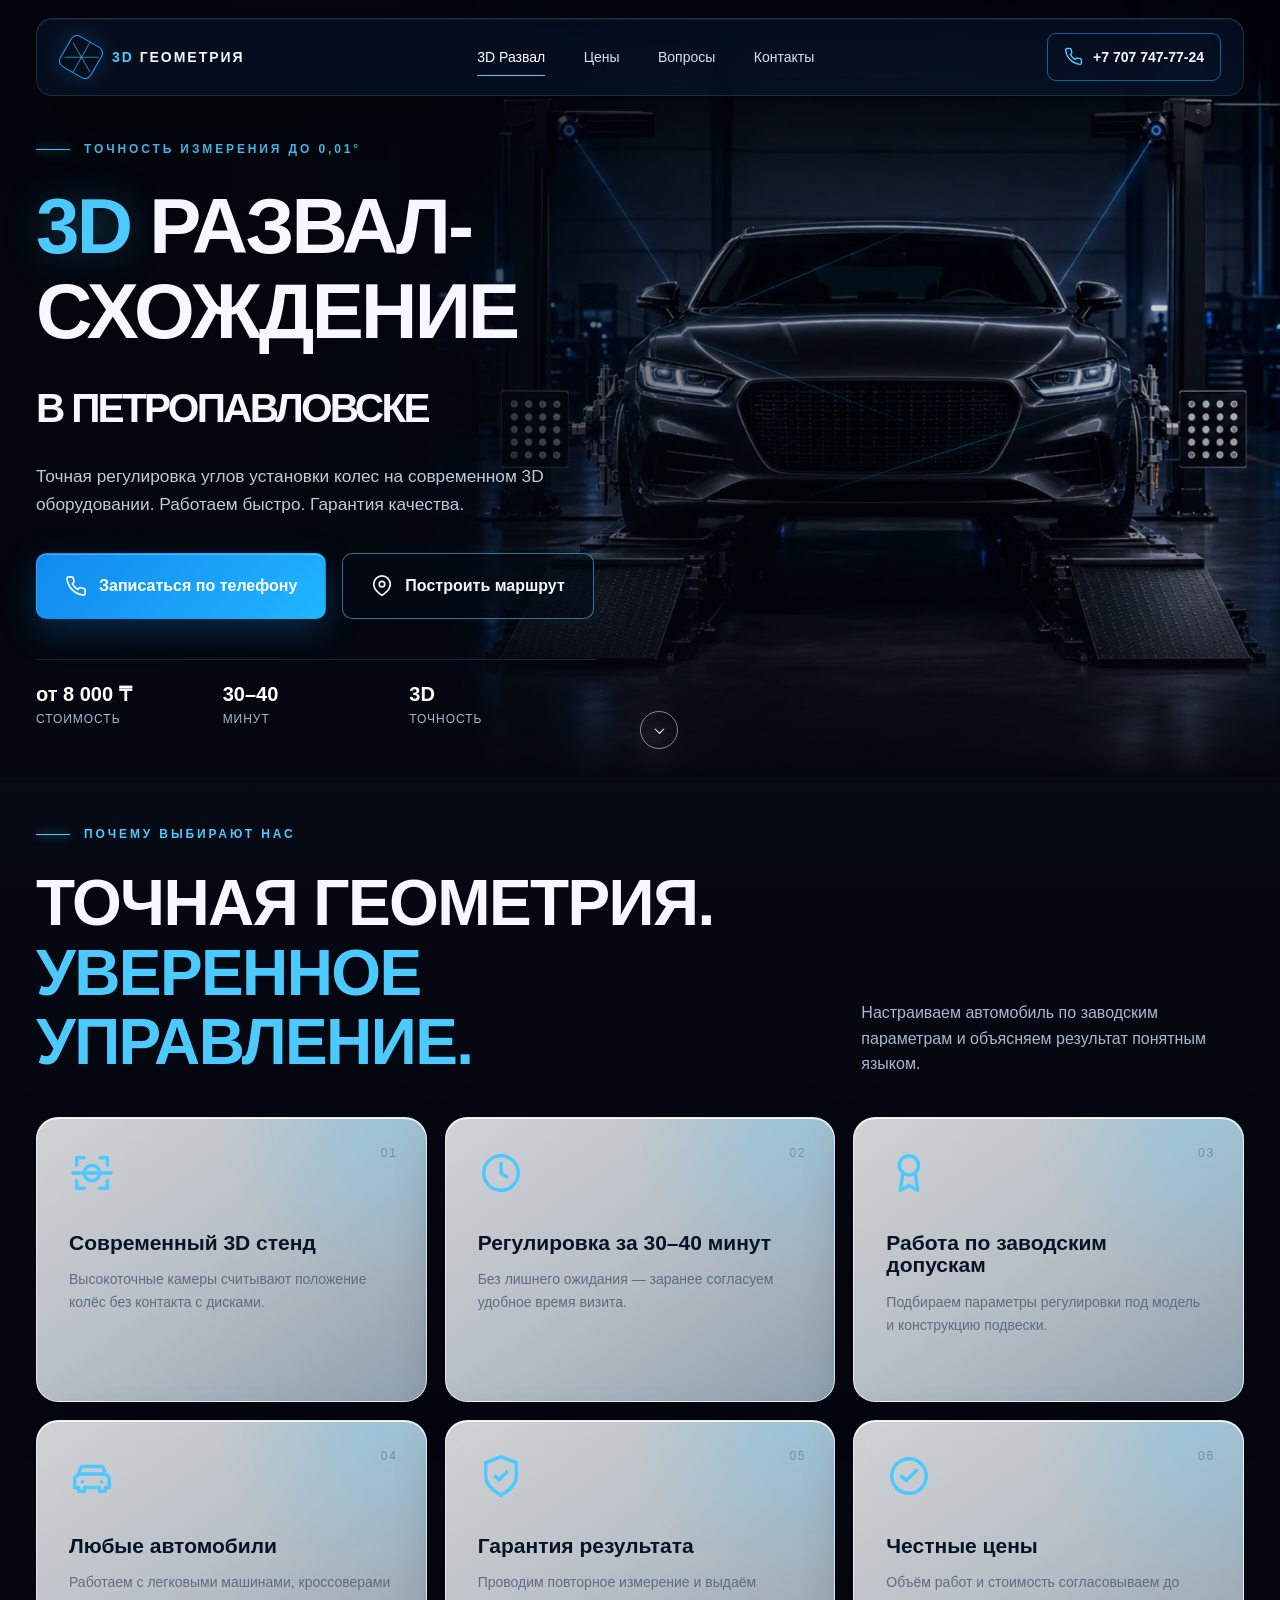
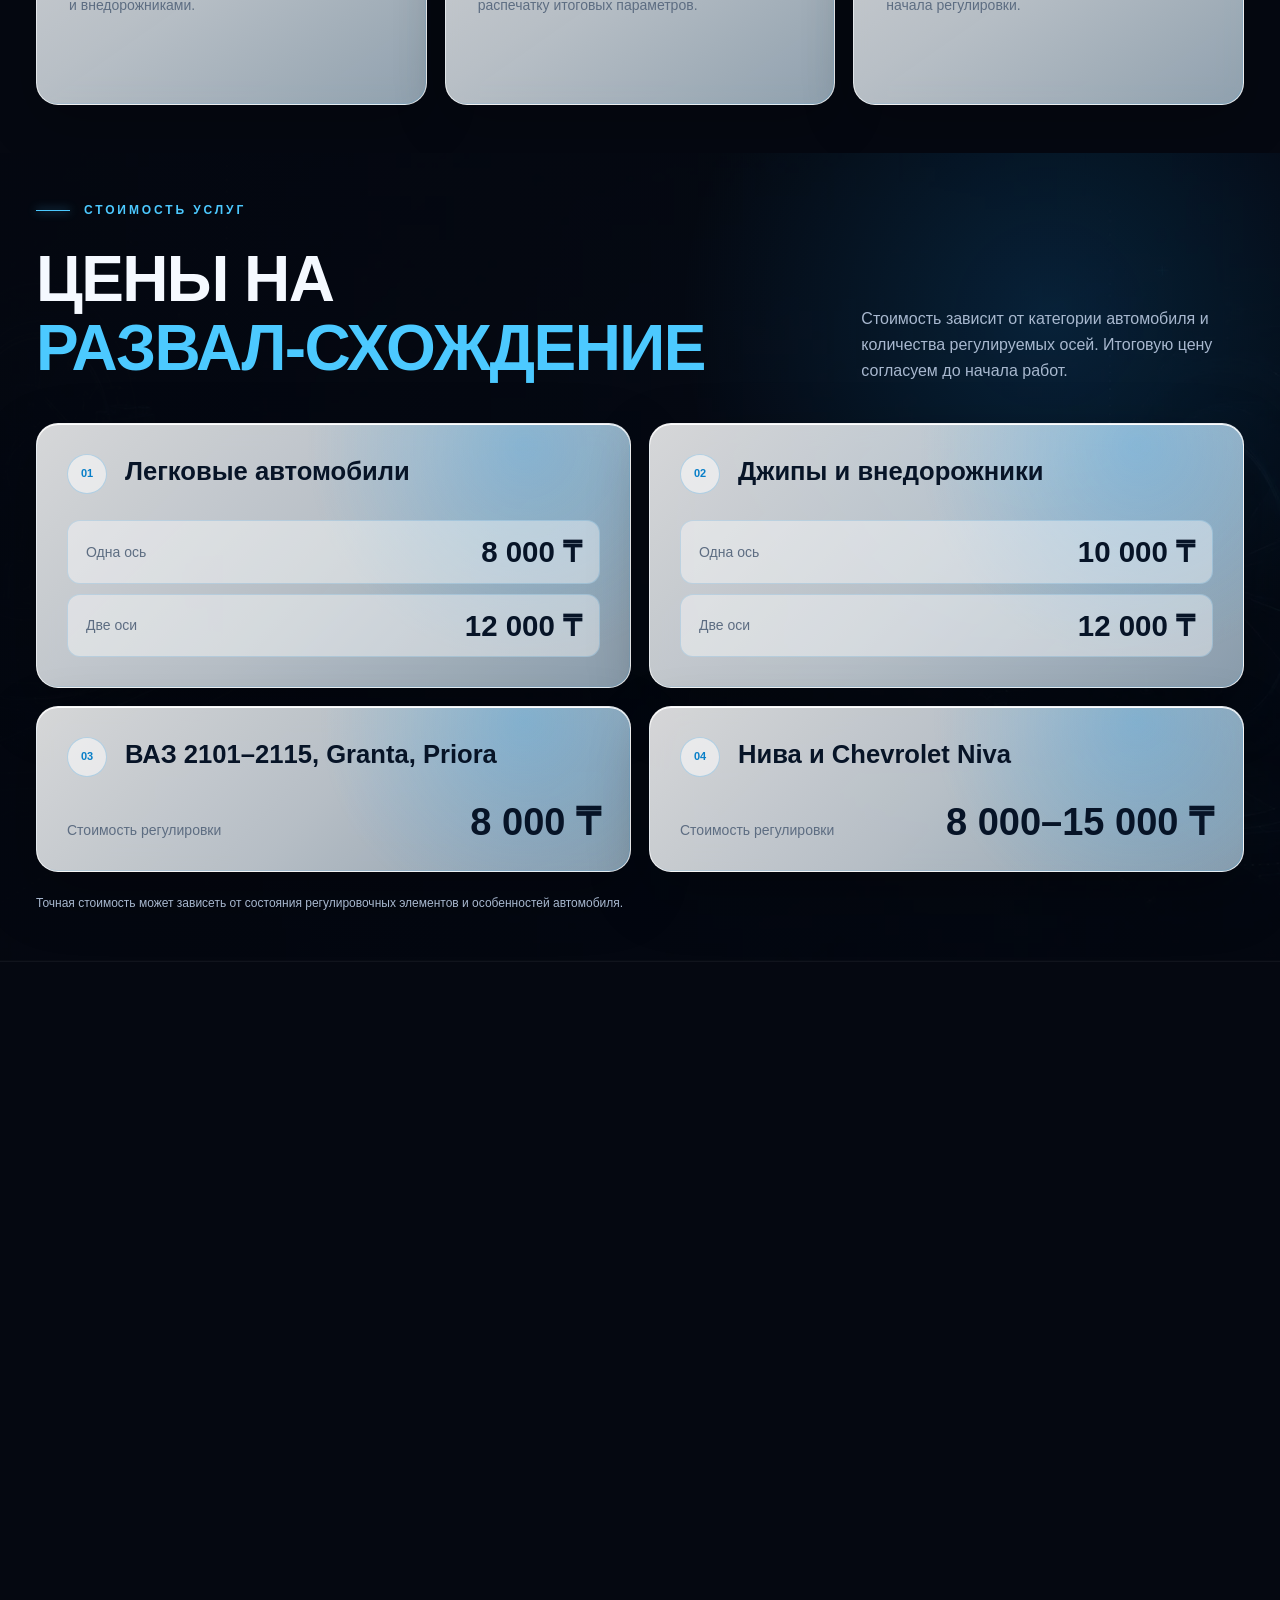
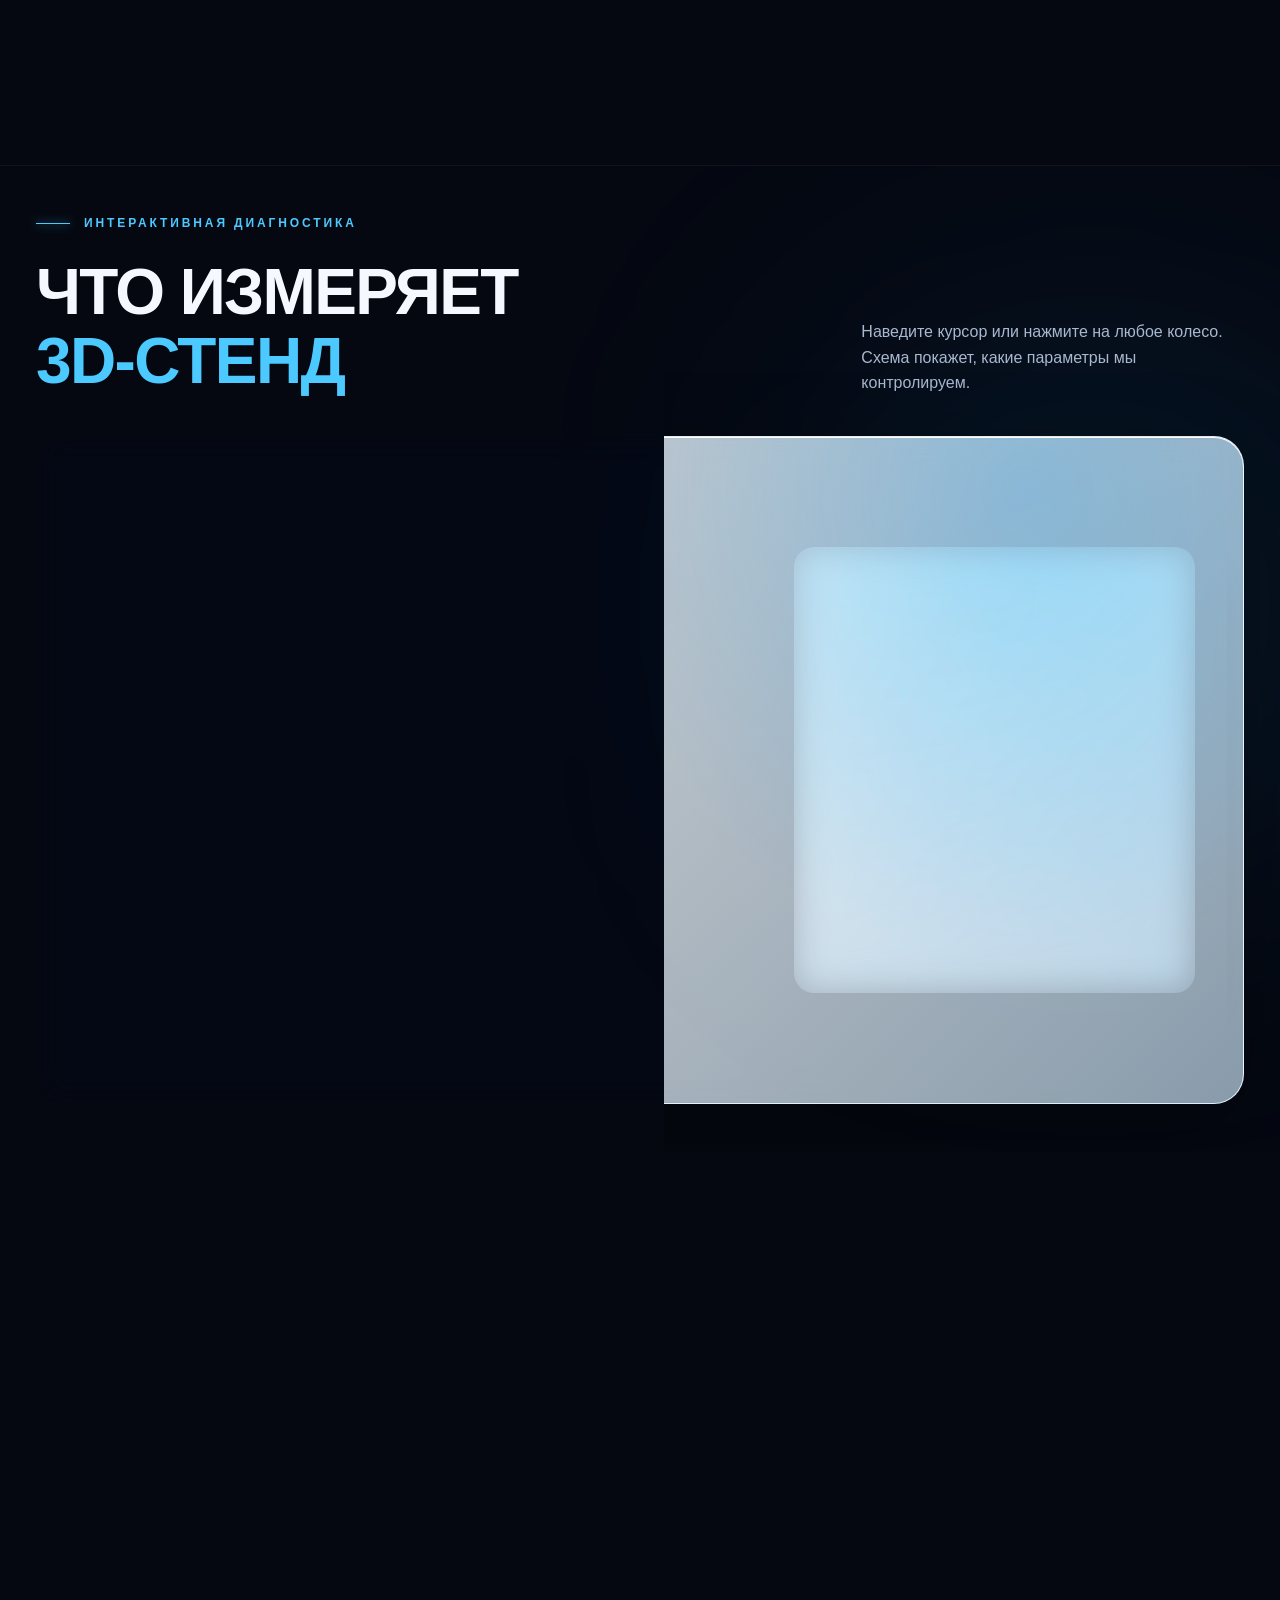
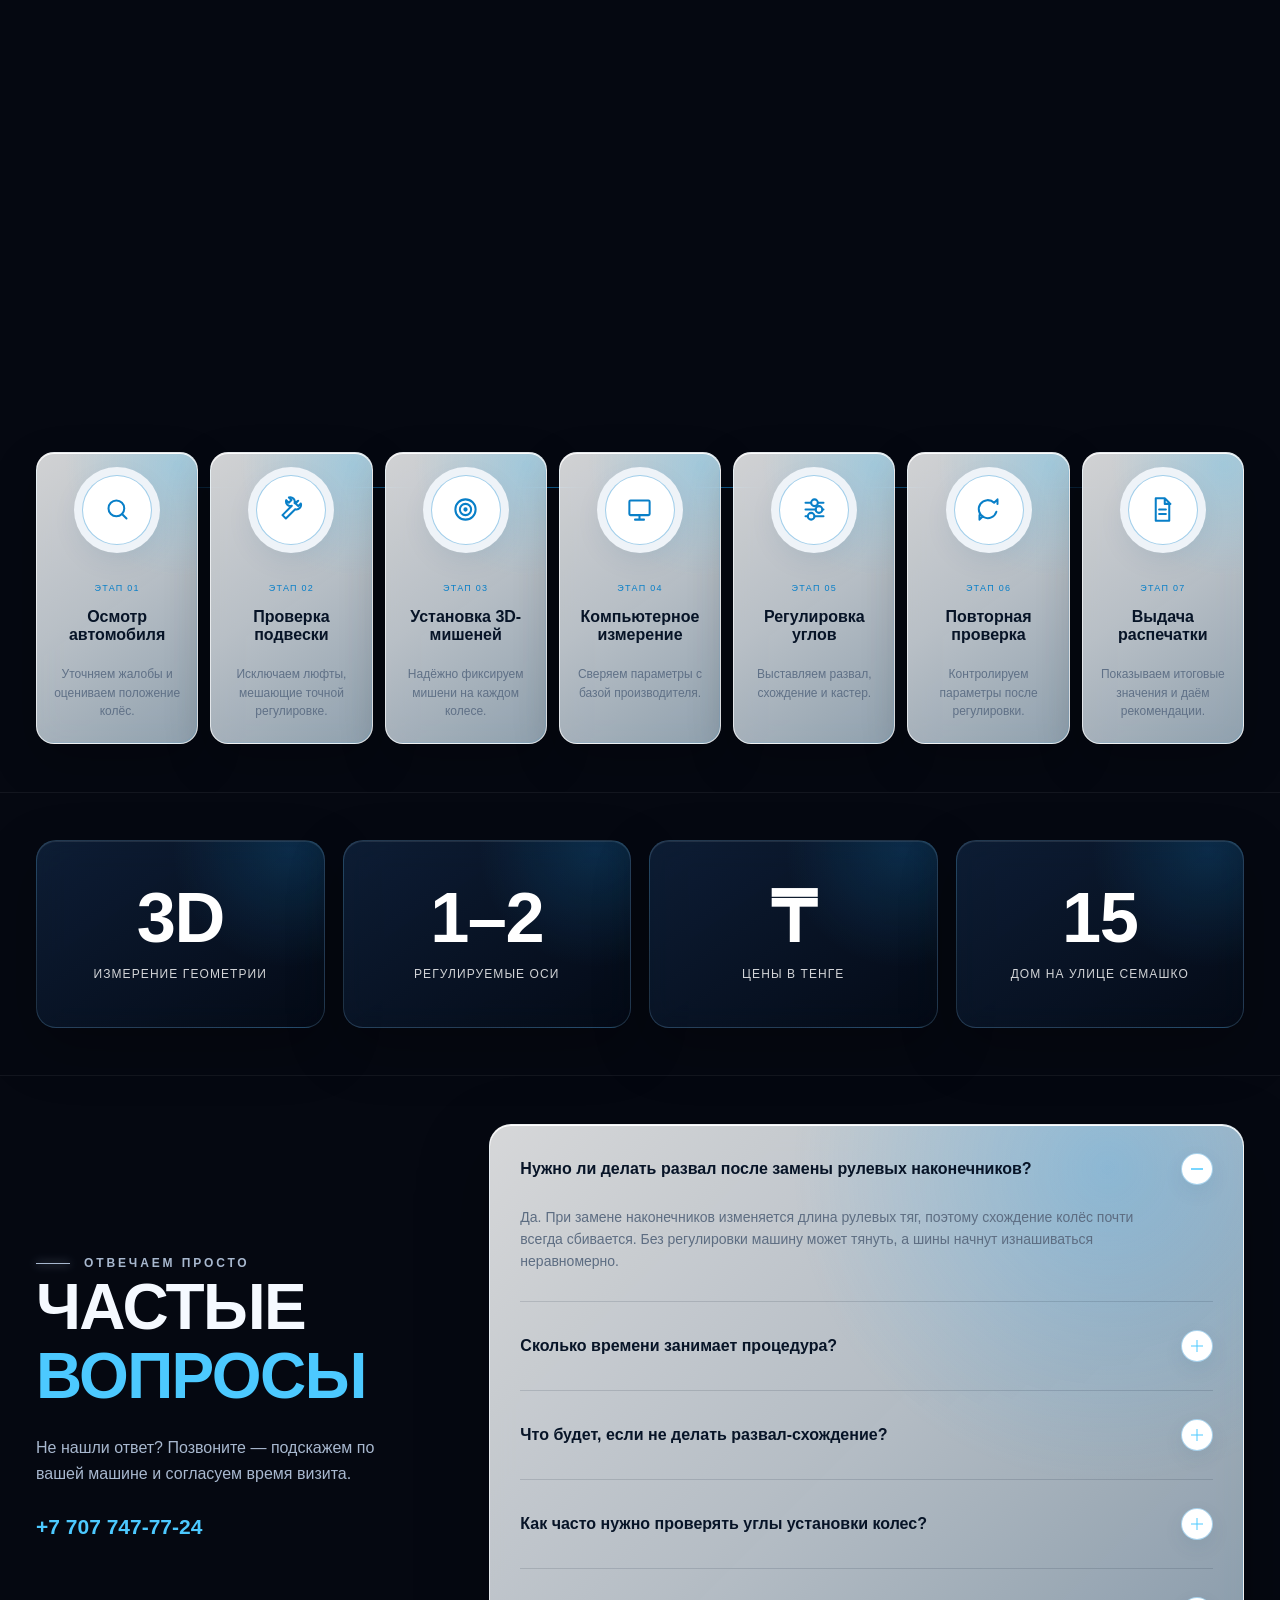
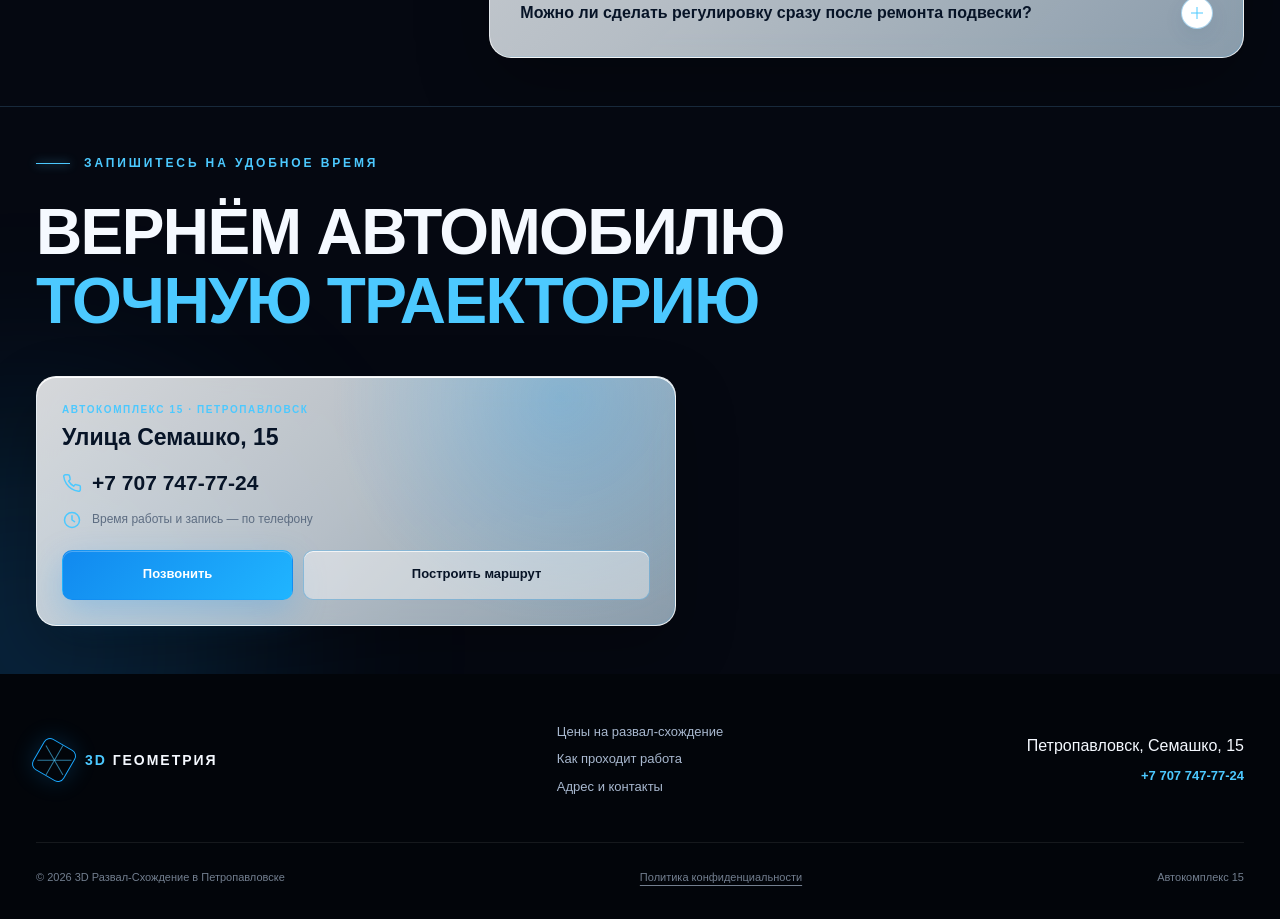
==== commit 8d790184: "Connect Yandex Metrika 113755127 with Webvisor and existing click goals" ====
--- a/index.html
+++ b/index.html
@@ -22,9 +22,9 @@
   <link rel="preload" href="assets/hero.webp" as="image" type="image/webp" fetchpriority="high">
   <link rel="stylesheet" href="style.css?v=5">
 
-  <!-- Номер счётчика задаётся только в config.js. 0 = Метрика выключена. -->
-  <script src="config.js" defer></script>
-  <script src="metrika.js" defer></script>
+  <!-- Яндекс.Метрика: 113755127, настройки в config.js и metrika.js. -->
+  <script src="config.js?v=113755127" defer></script>
+  <script src="metrika.js?v=113755127" defer></script>
 
   <script type="application/ld+json">
 {
@@ -148,6 +148,7 @@
 </head>
 
 <body>
+  <noscript><div><img src="https://mc.yandex.ru/watch/113755127" style="position:absolute;left:-9999px" alt=""></div></noscript>
   <a class="skip-link" href="#main">Перейти к содержанию</a>
 
   <header class="site-header" id="header">
@@ -552,7 +553,7 @@
       <p>Сайт не собирает и не хранит персональные данные через формы. При нажатии на номер телефона или кнопку маршрута
         пользователь самостоятельно переходит в приложение телефона или карт.</p>
       <p>Технические данные, которые могут обрабатываться хостингом или картографическим сервисом, регулируются
-        политиками соответствующих поставщиков услуг.</p><p>После подключения Яндекс.Метрики сайт сможет собирать статистику посещений и нажатий на телефон и маршрут. Метрика может использовать cookies и технические сведения о браузере и устройстве. Сайт не принимает платежи и не содержит форм заявки.</p>
+        политиками соответствующих поставщиков услуг.</p><p>На сайте используется Яндекс.Метрика для сбора статистики посещений и нажатий на телефон и маршрут. Включён Вебвизор для анализа действий посетителей на страницах. Метрика может использовать cookies и технические сведения о браузере и устройстве. Сайт не принимает платежи и не содержит форм заявки.</p>
       <p>По вопросам обработки информации свяжитесь с нами по телефону <a href="tel:+77077477724">+7 707 747-77-24</a>.</p>
     </div>
   </dialog>
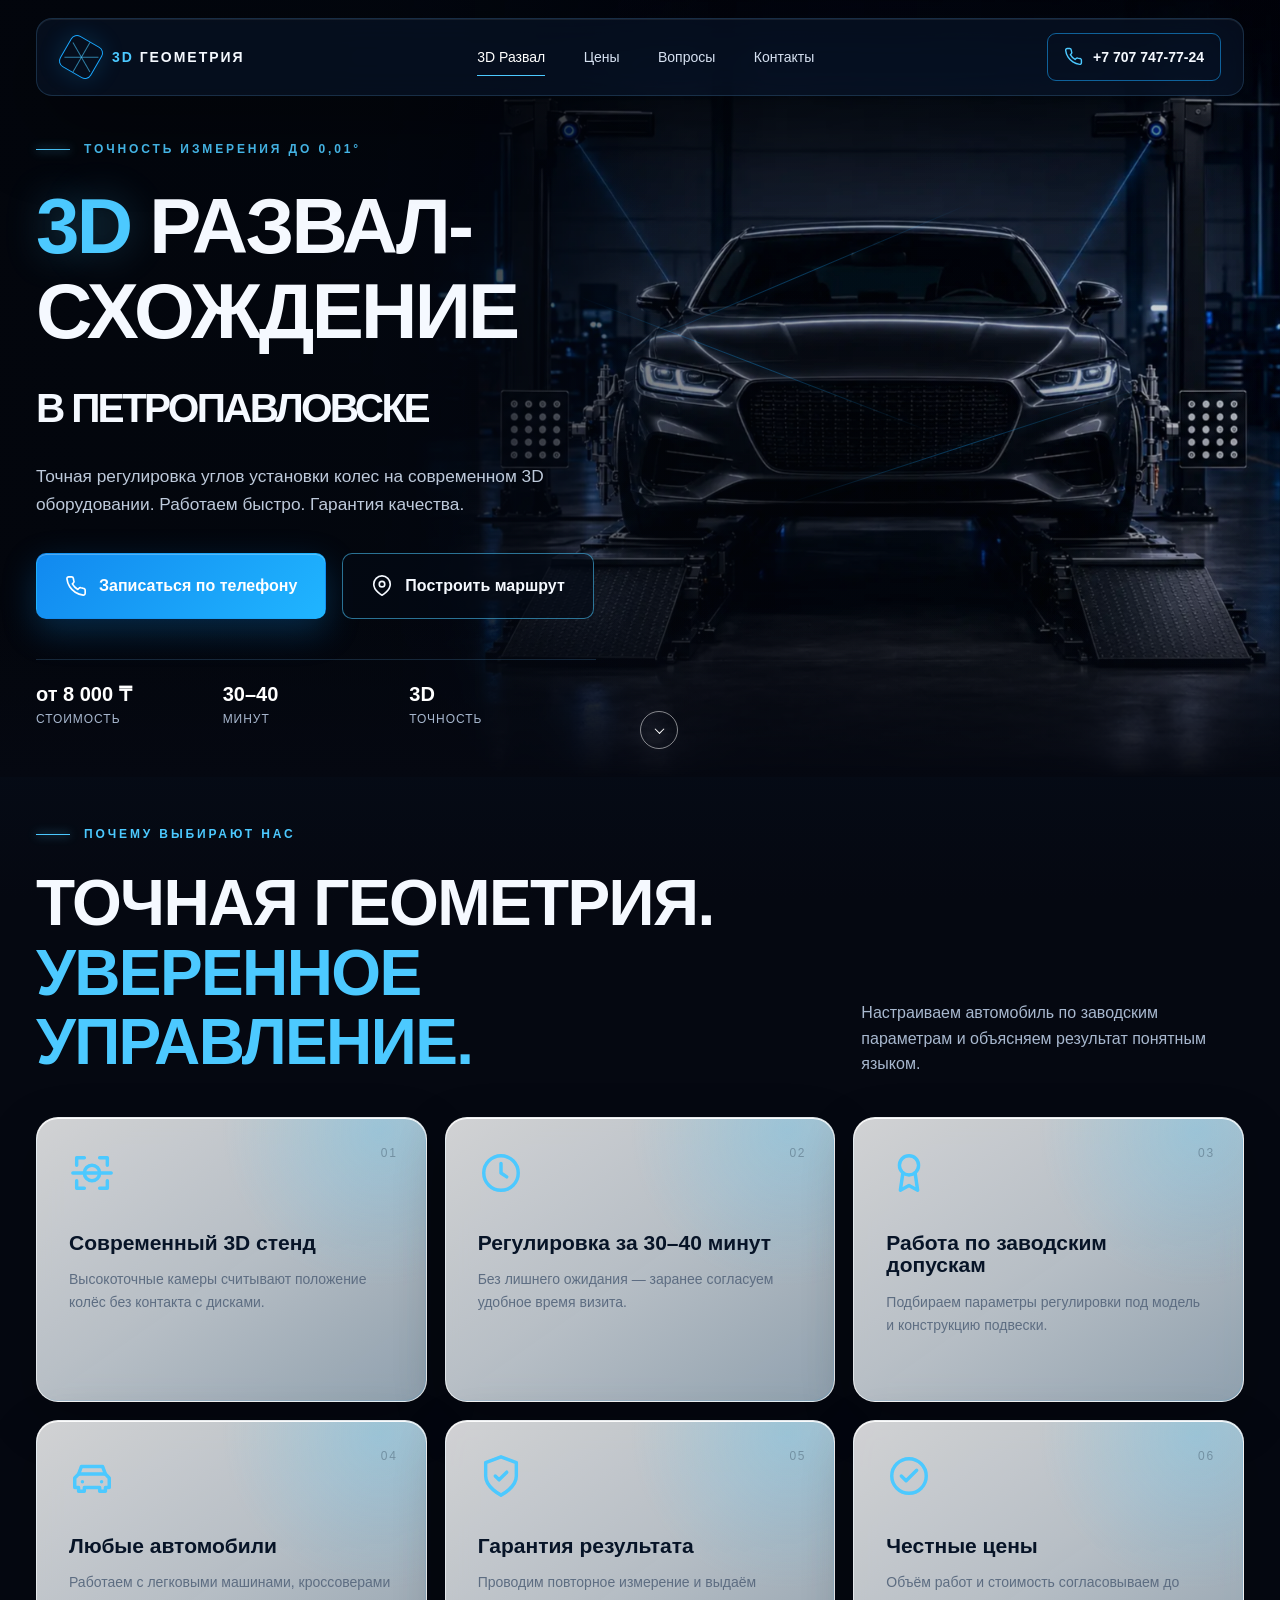
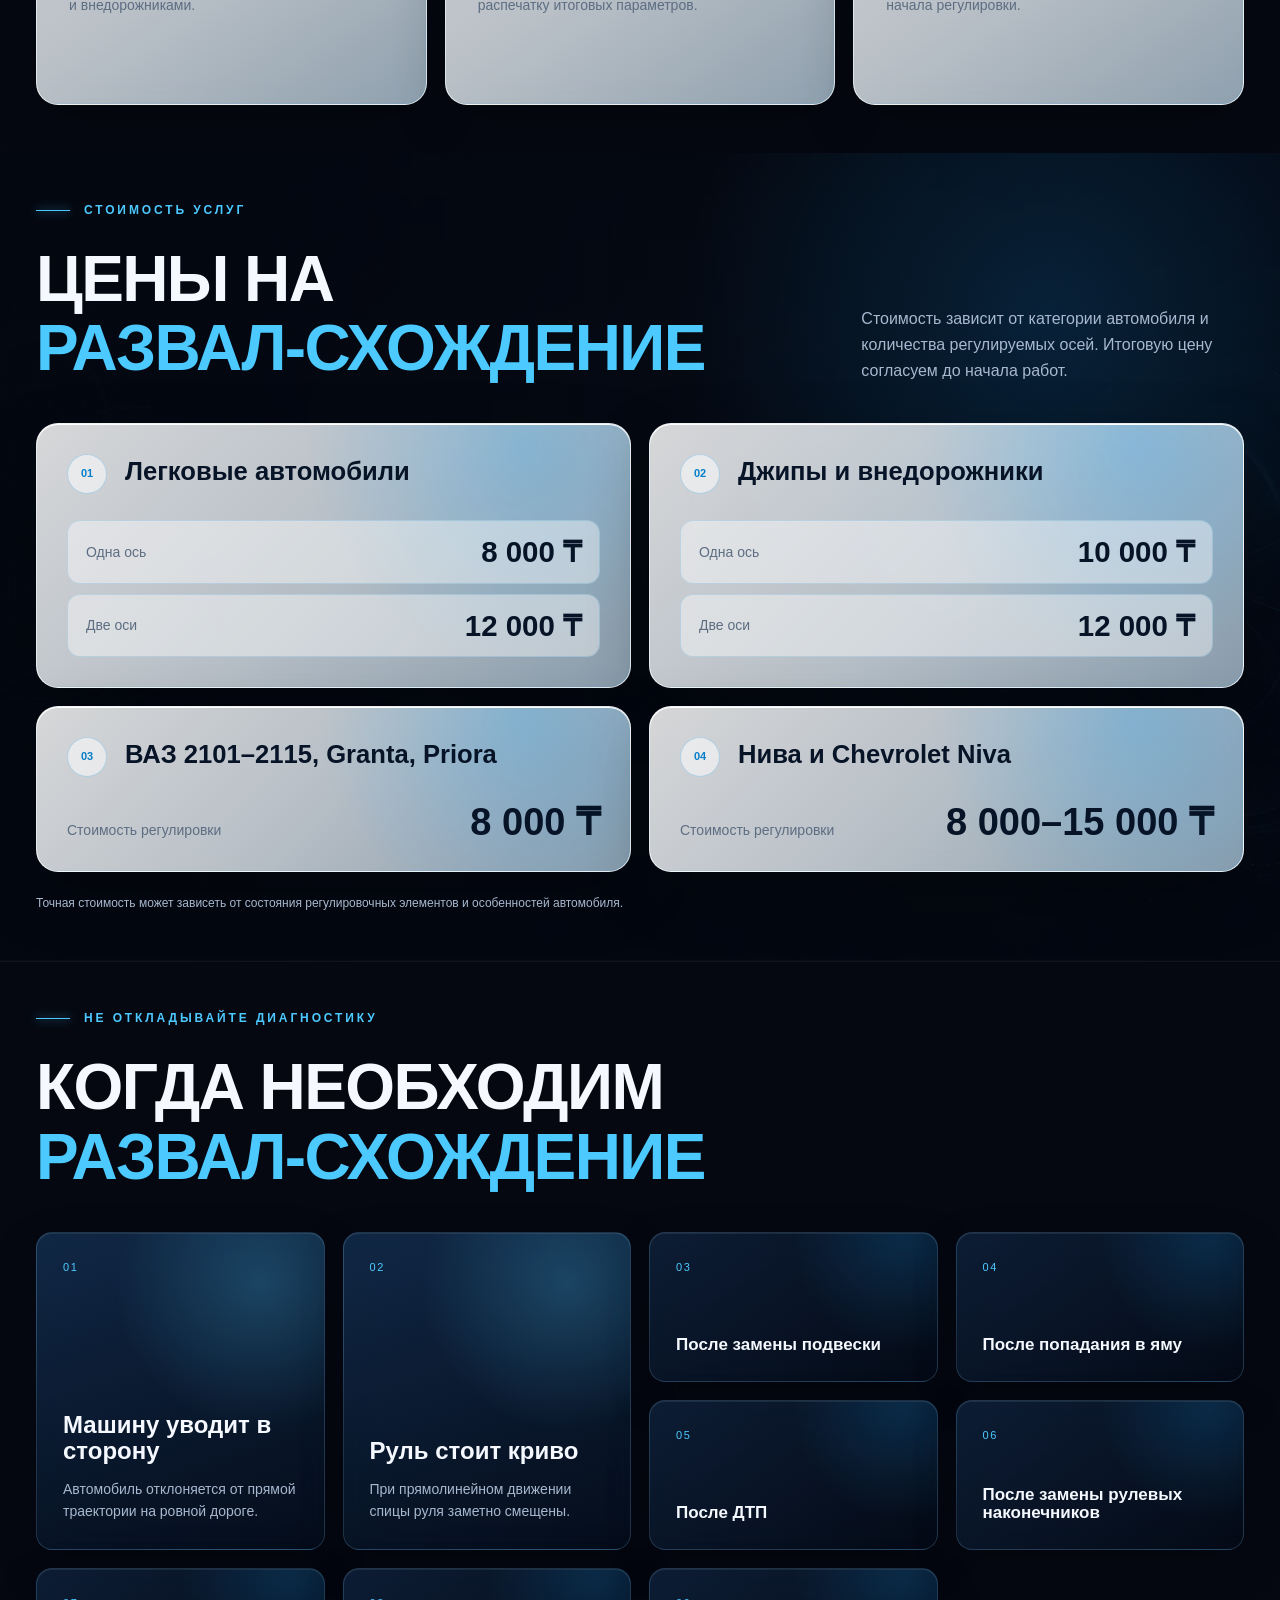
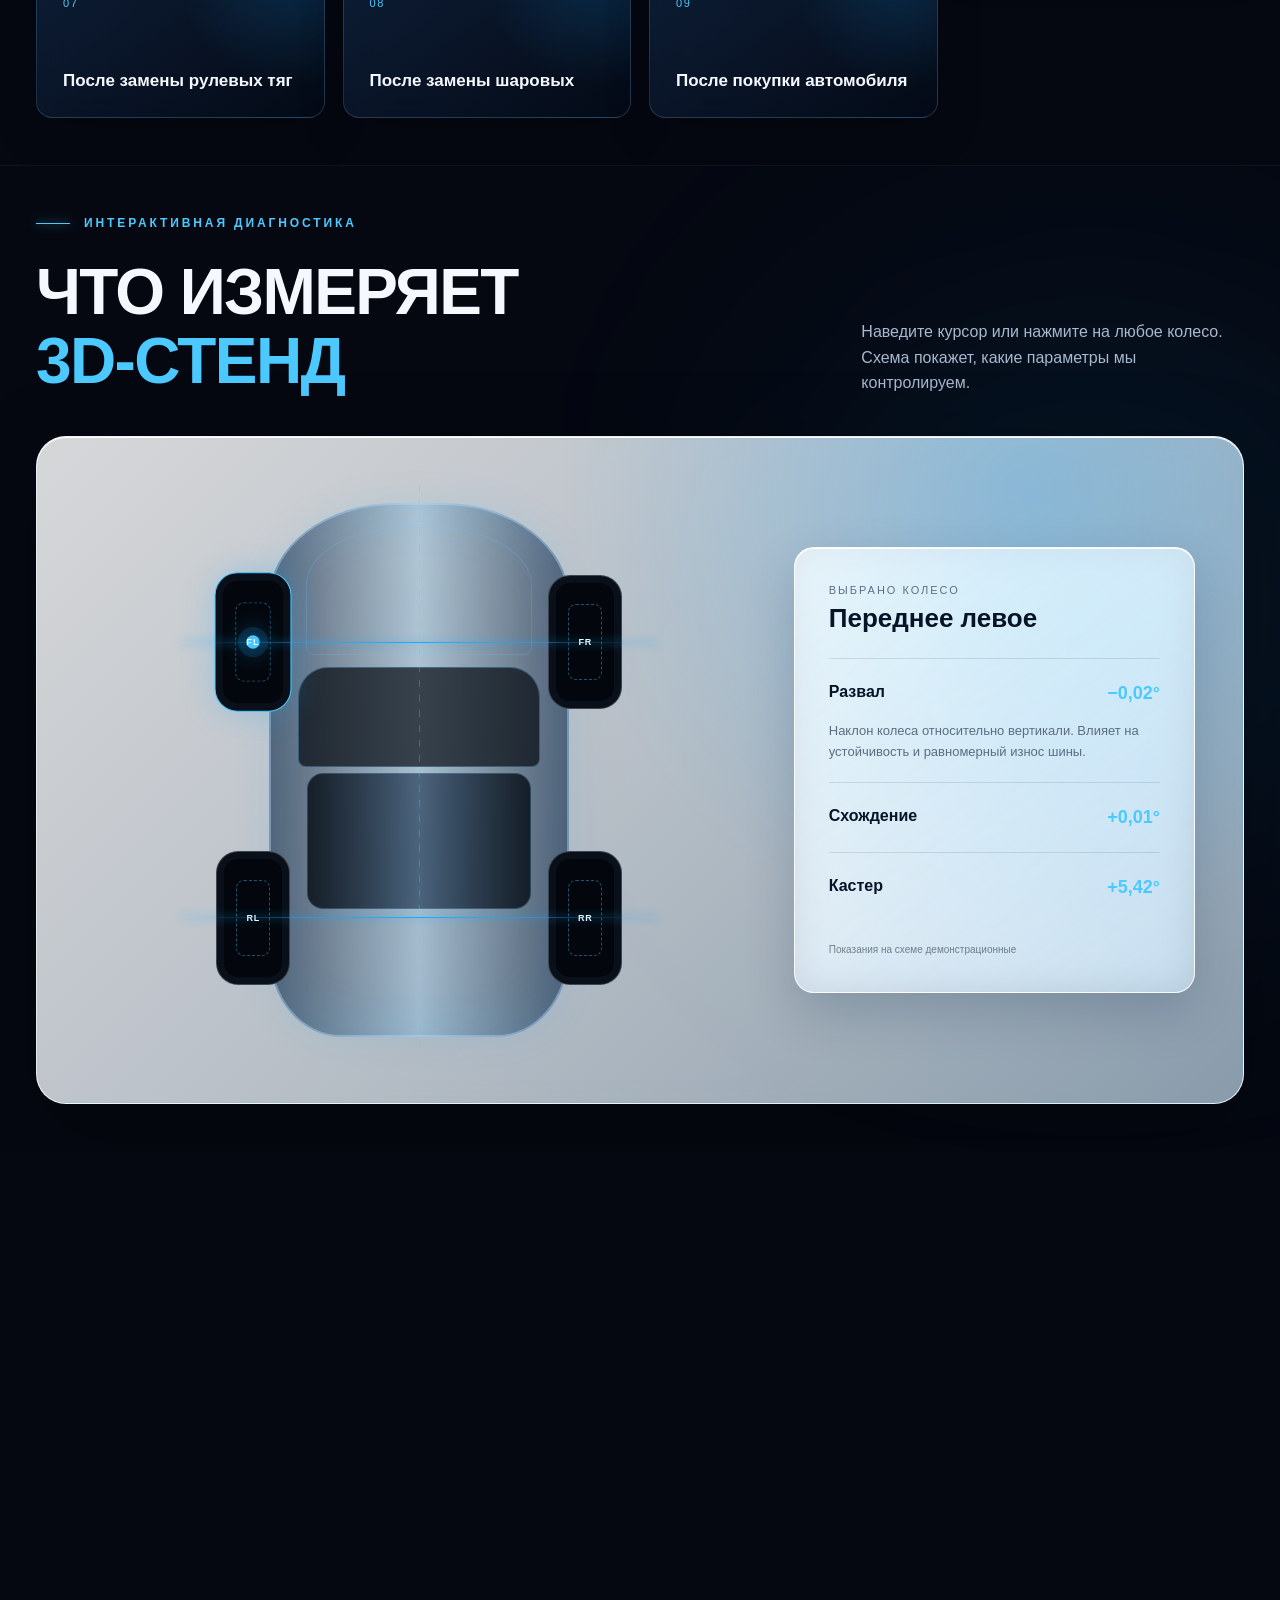
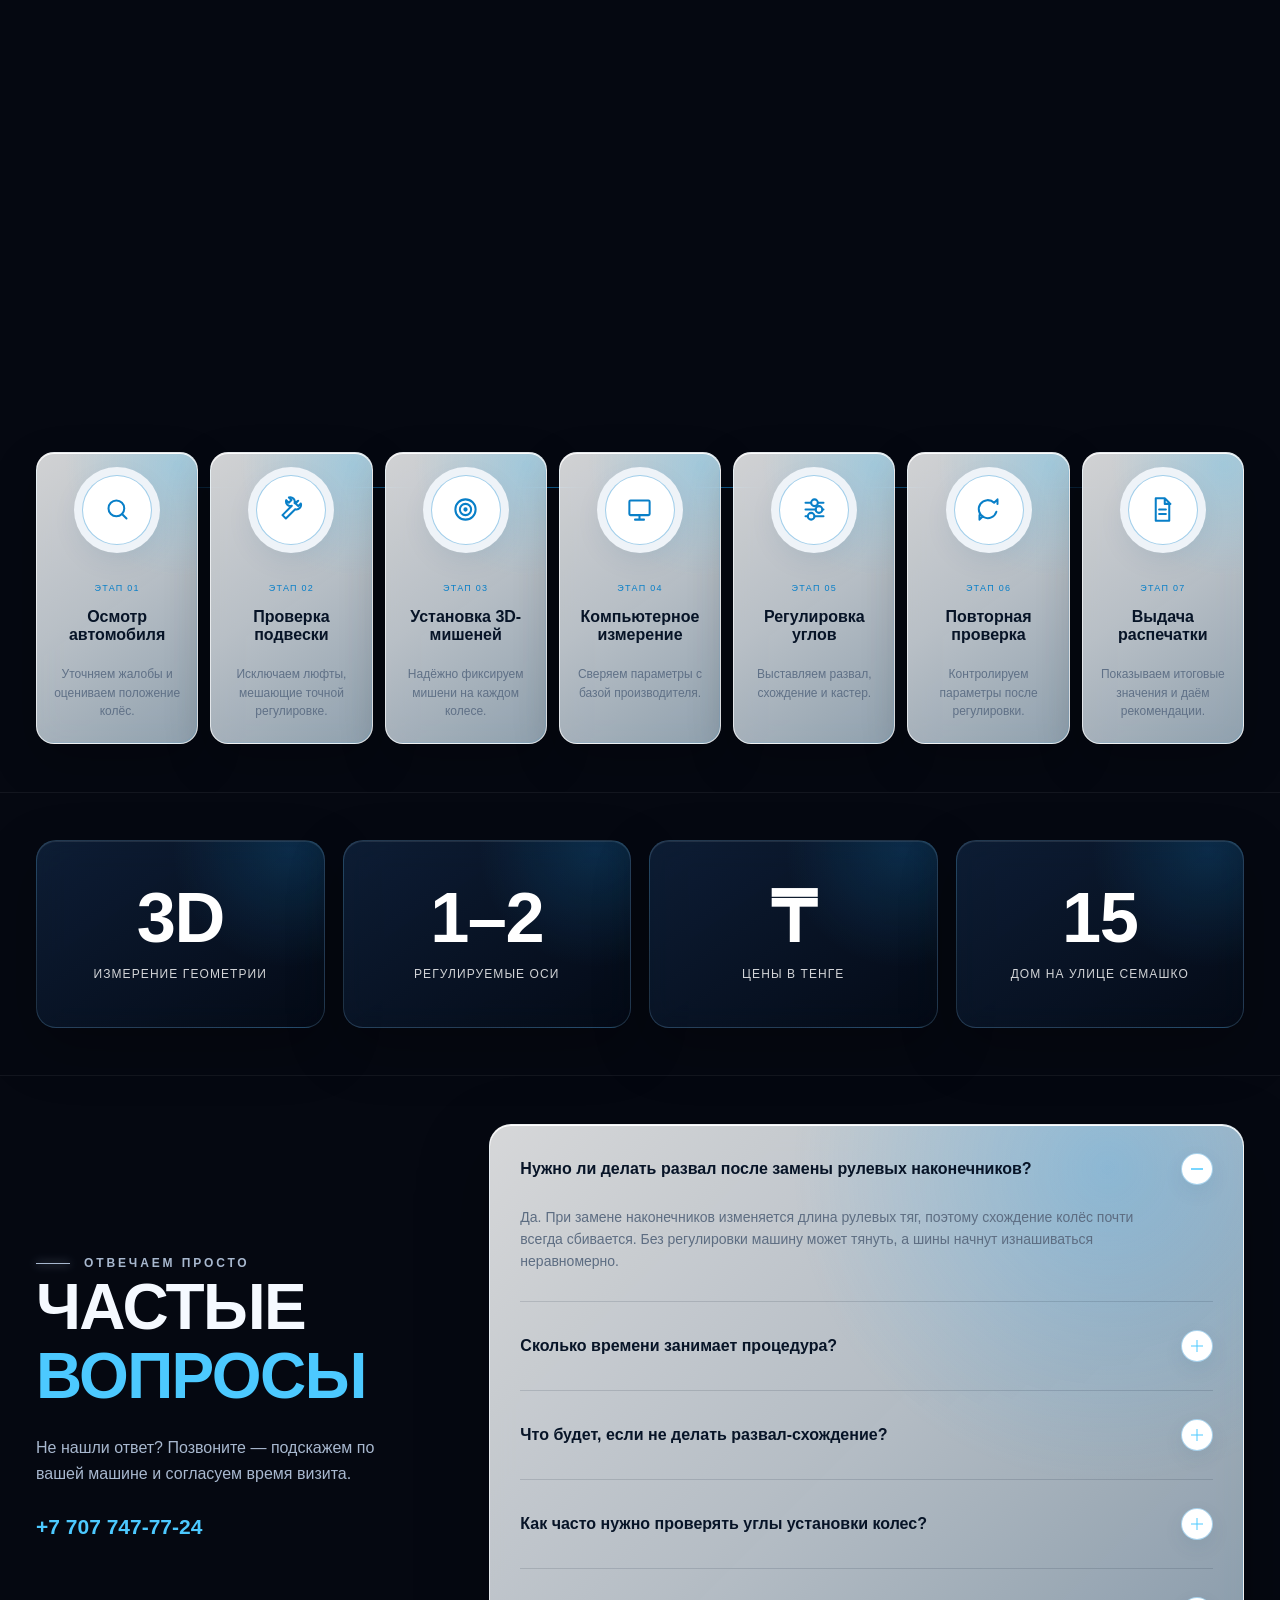
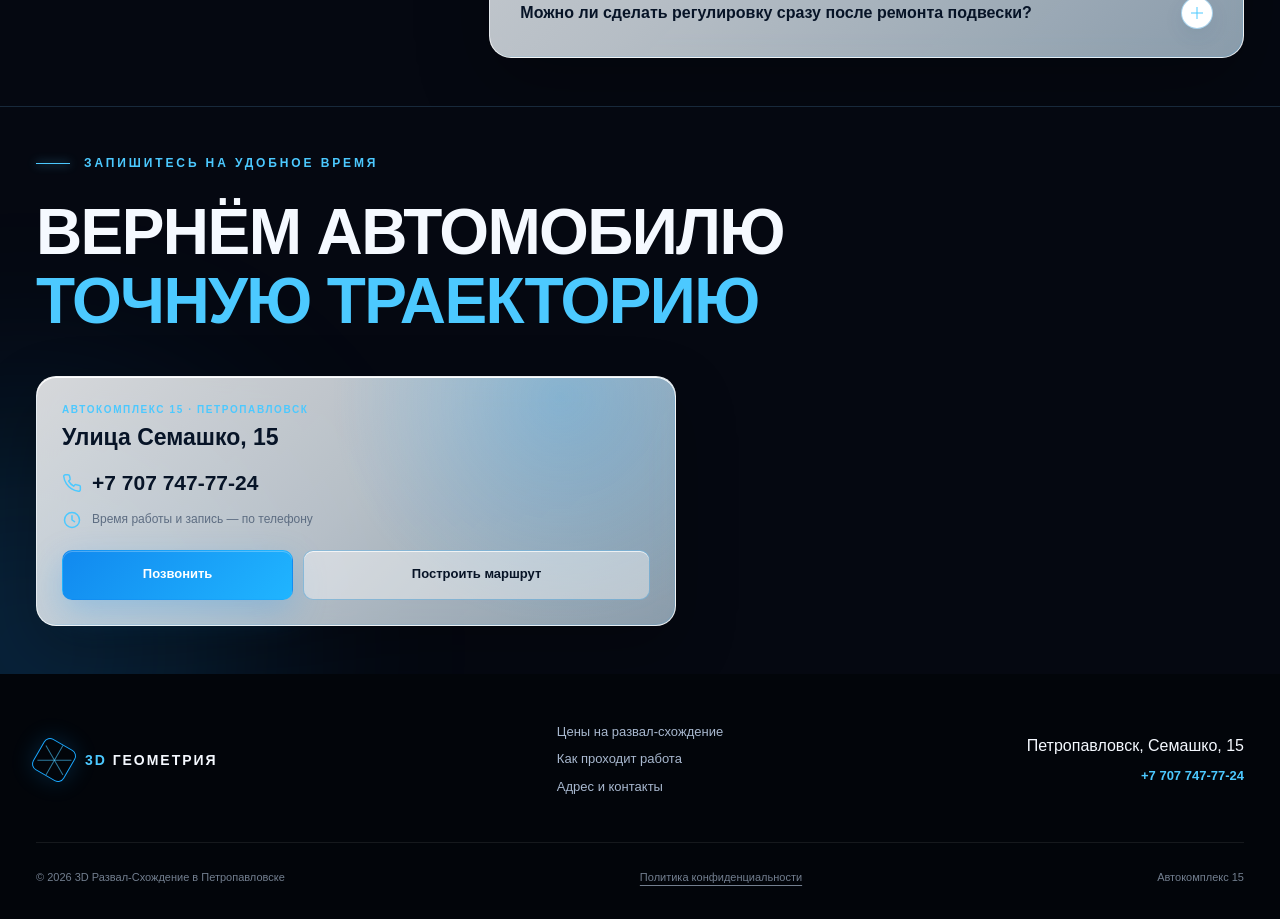
==== commit a50e9e6f: "Preserve existing Yandex Webmaster ownership after site migration" ====
--- a/index.html
+++ b/index.html
@@ -3,6 +3,7 @@
 
 <head>
   <meta charset="UTF-8">
+  <meta name="yandex-verification" content="ca30af0fc9939164">
   <meta name="viewport" content="width=device-width, initial-scale=1.0">
   <title>Развал-схождение в Петропавловске от 8 000 ₸ — Семашко, 15</title>
   <meta name="description" content="3D развал-схождение в Петропавловске, ул. Семашко, 15. Легковые — 8 000 ₸ за одну ось, 12 000 ₸ за две. Джипы, ВАЗ и Нива. Запись: +7 707 747-77-24.">
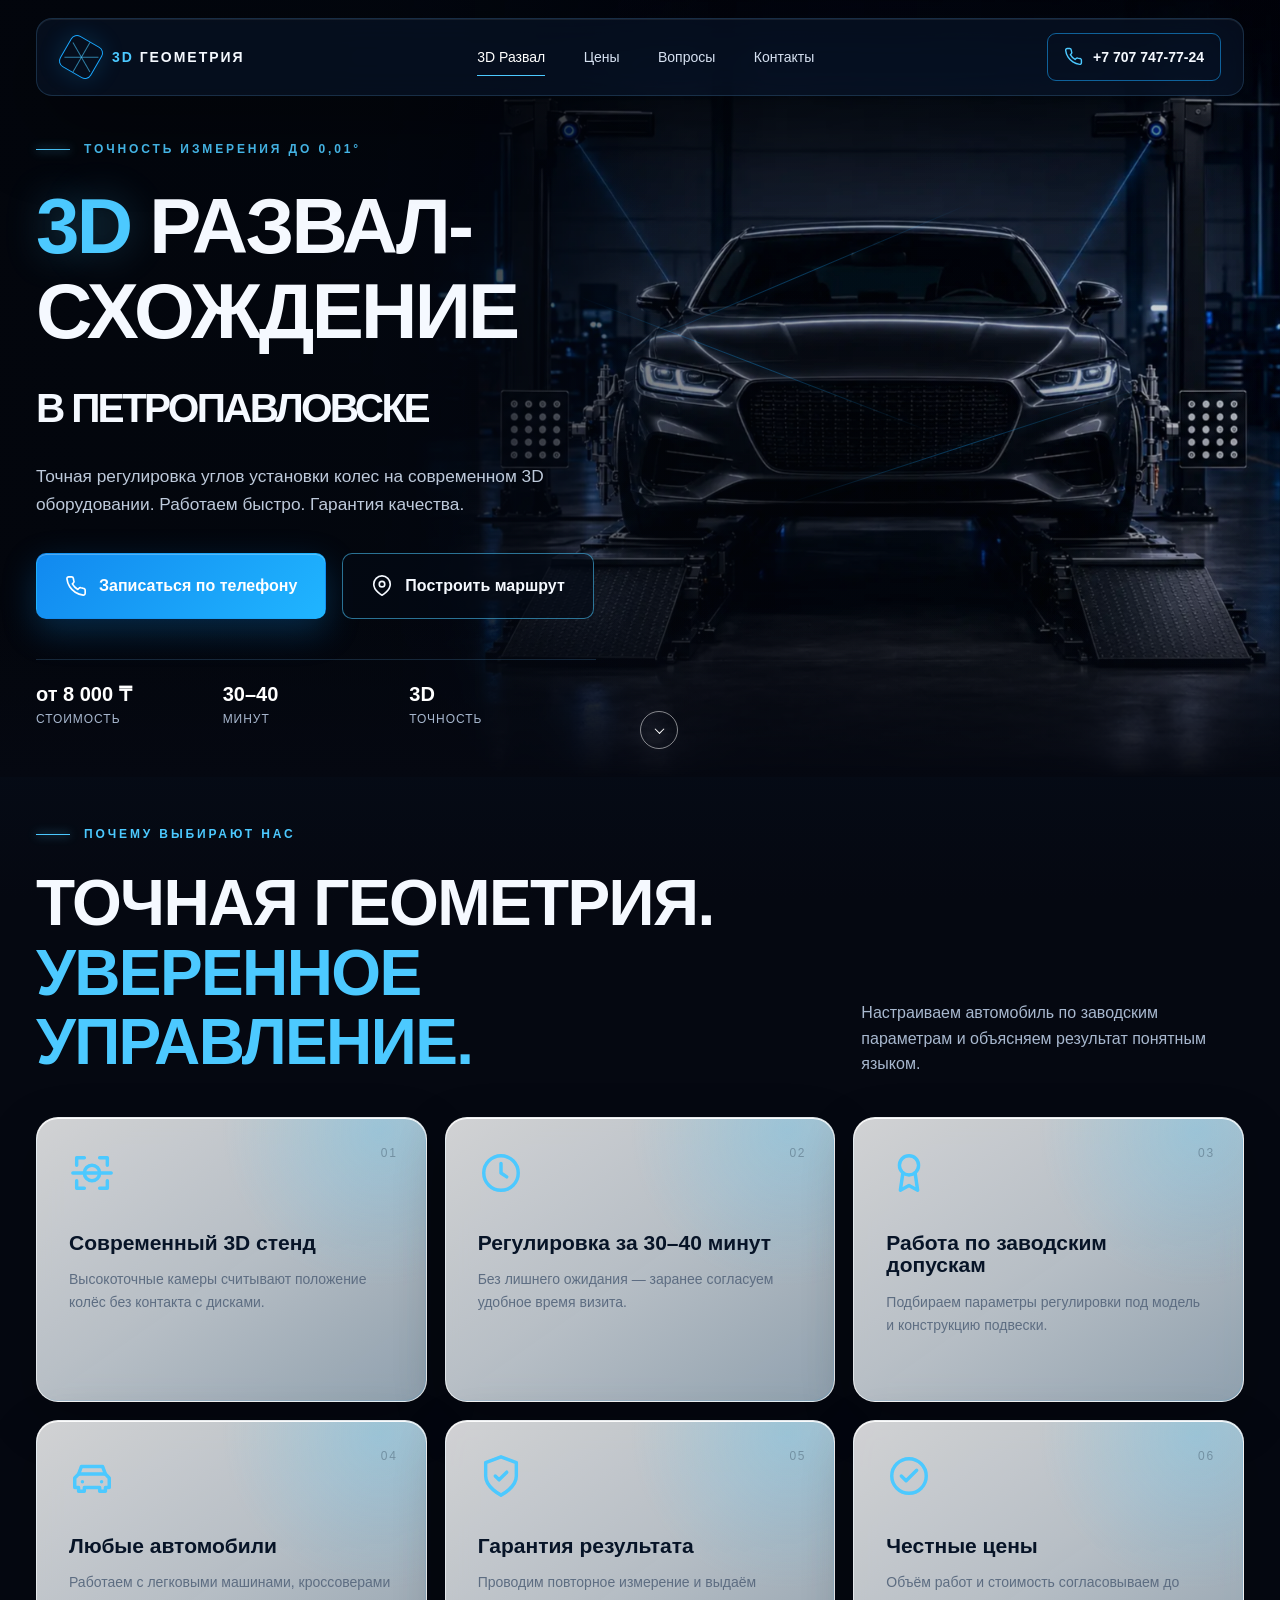
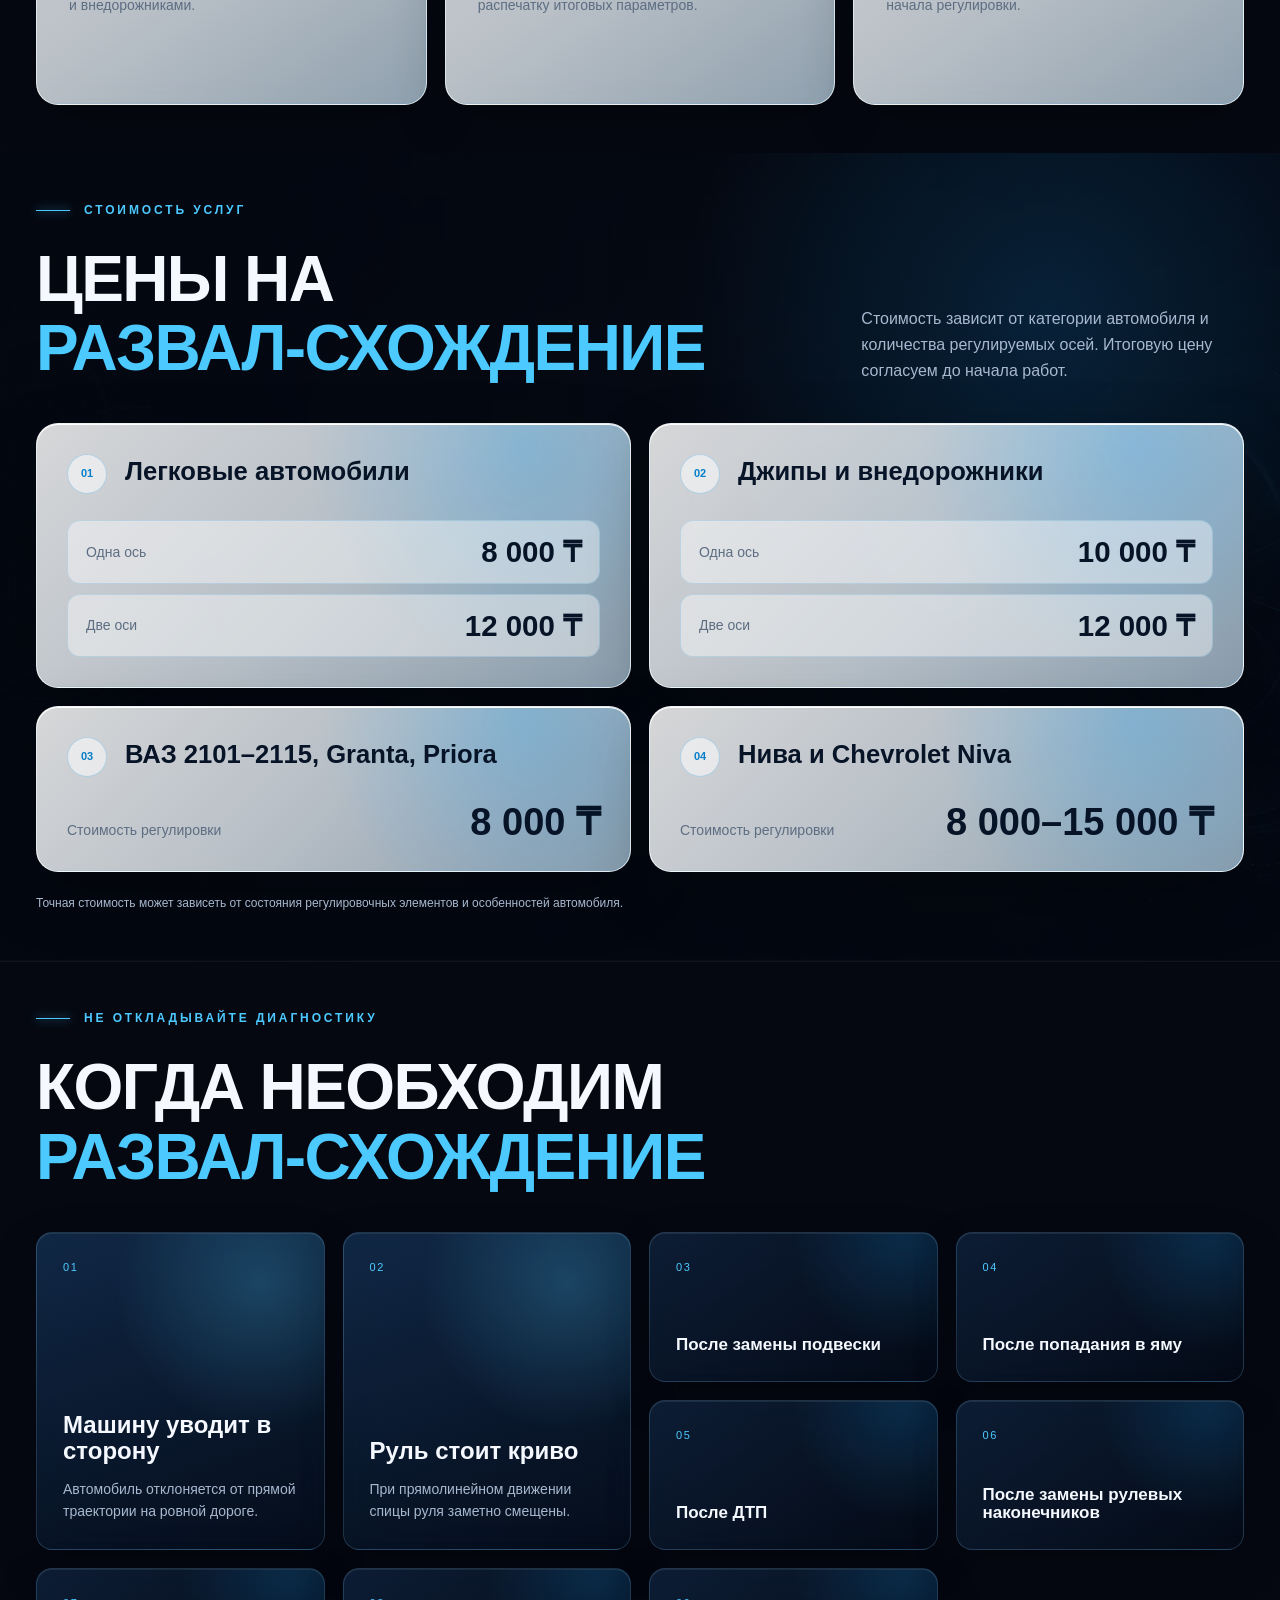
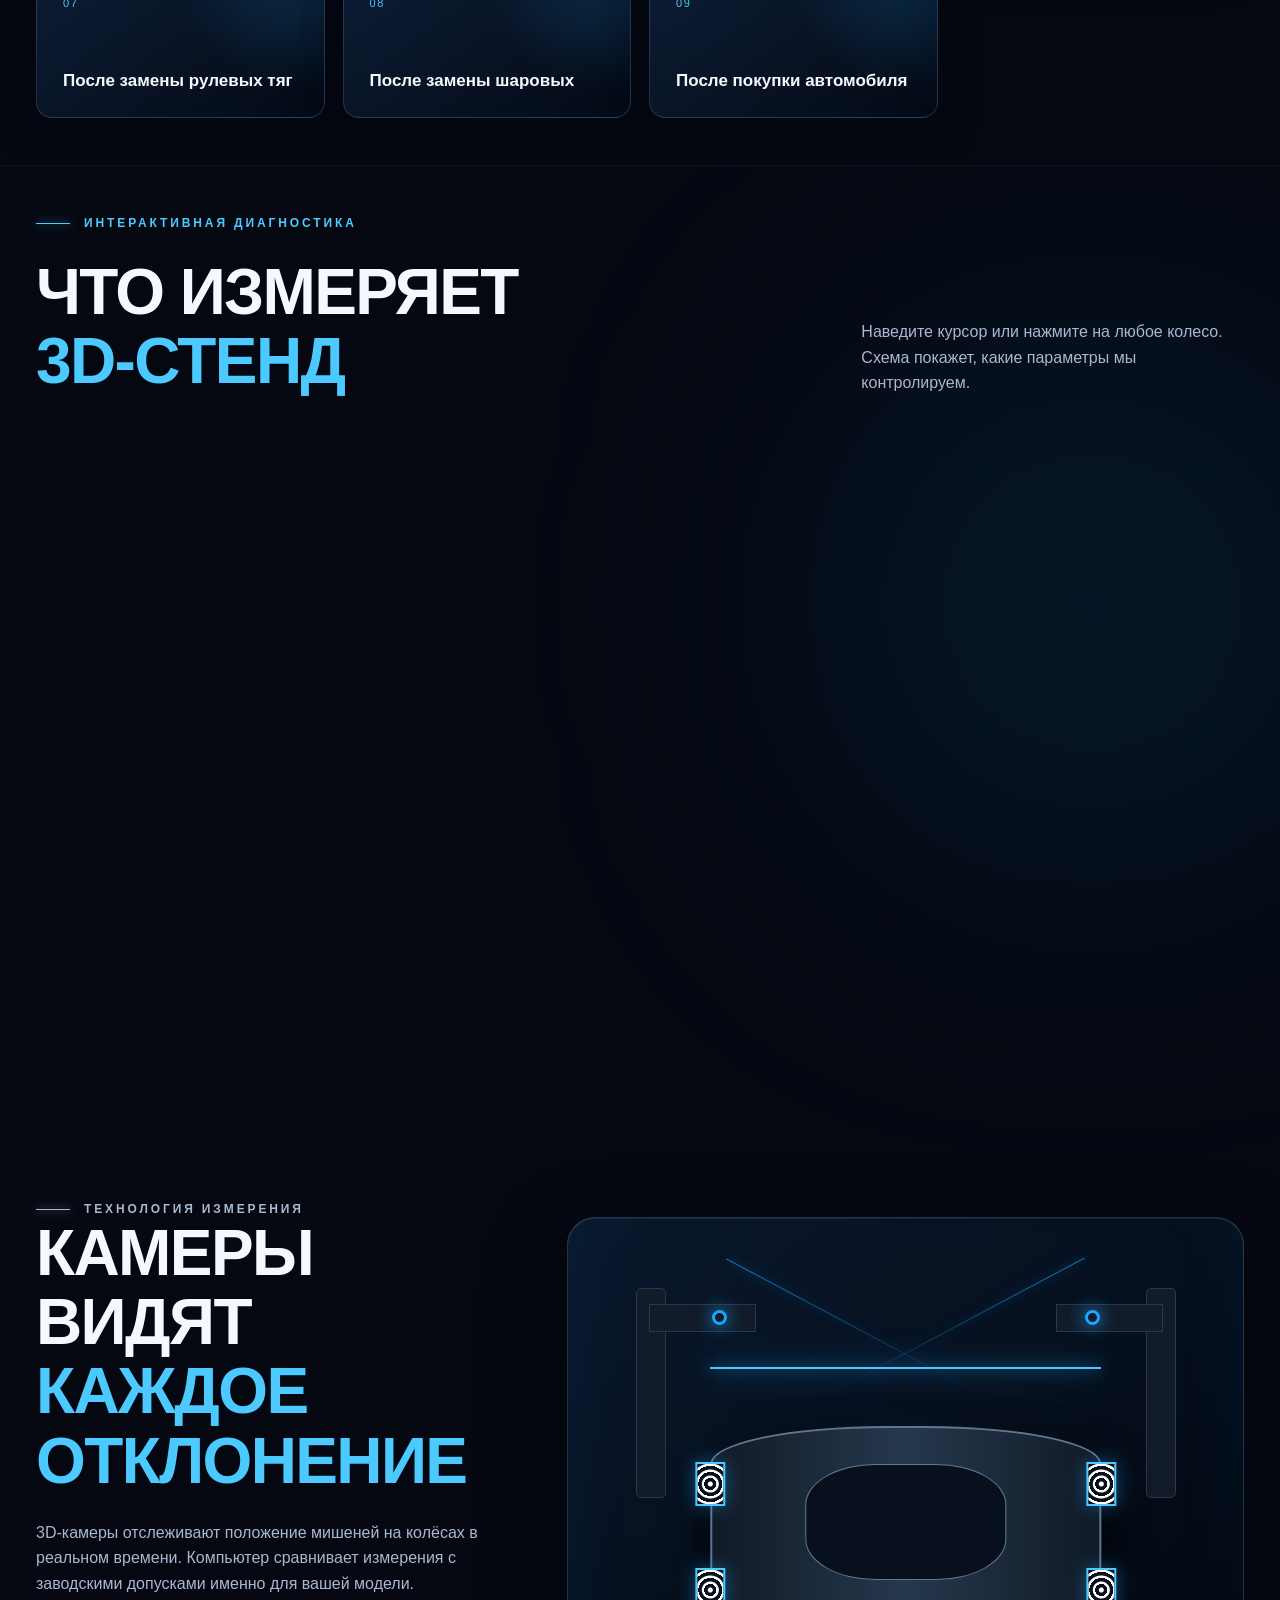
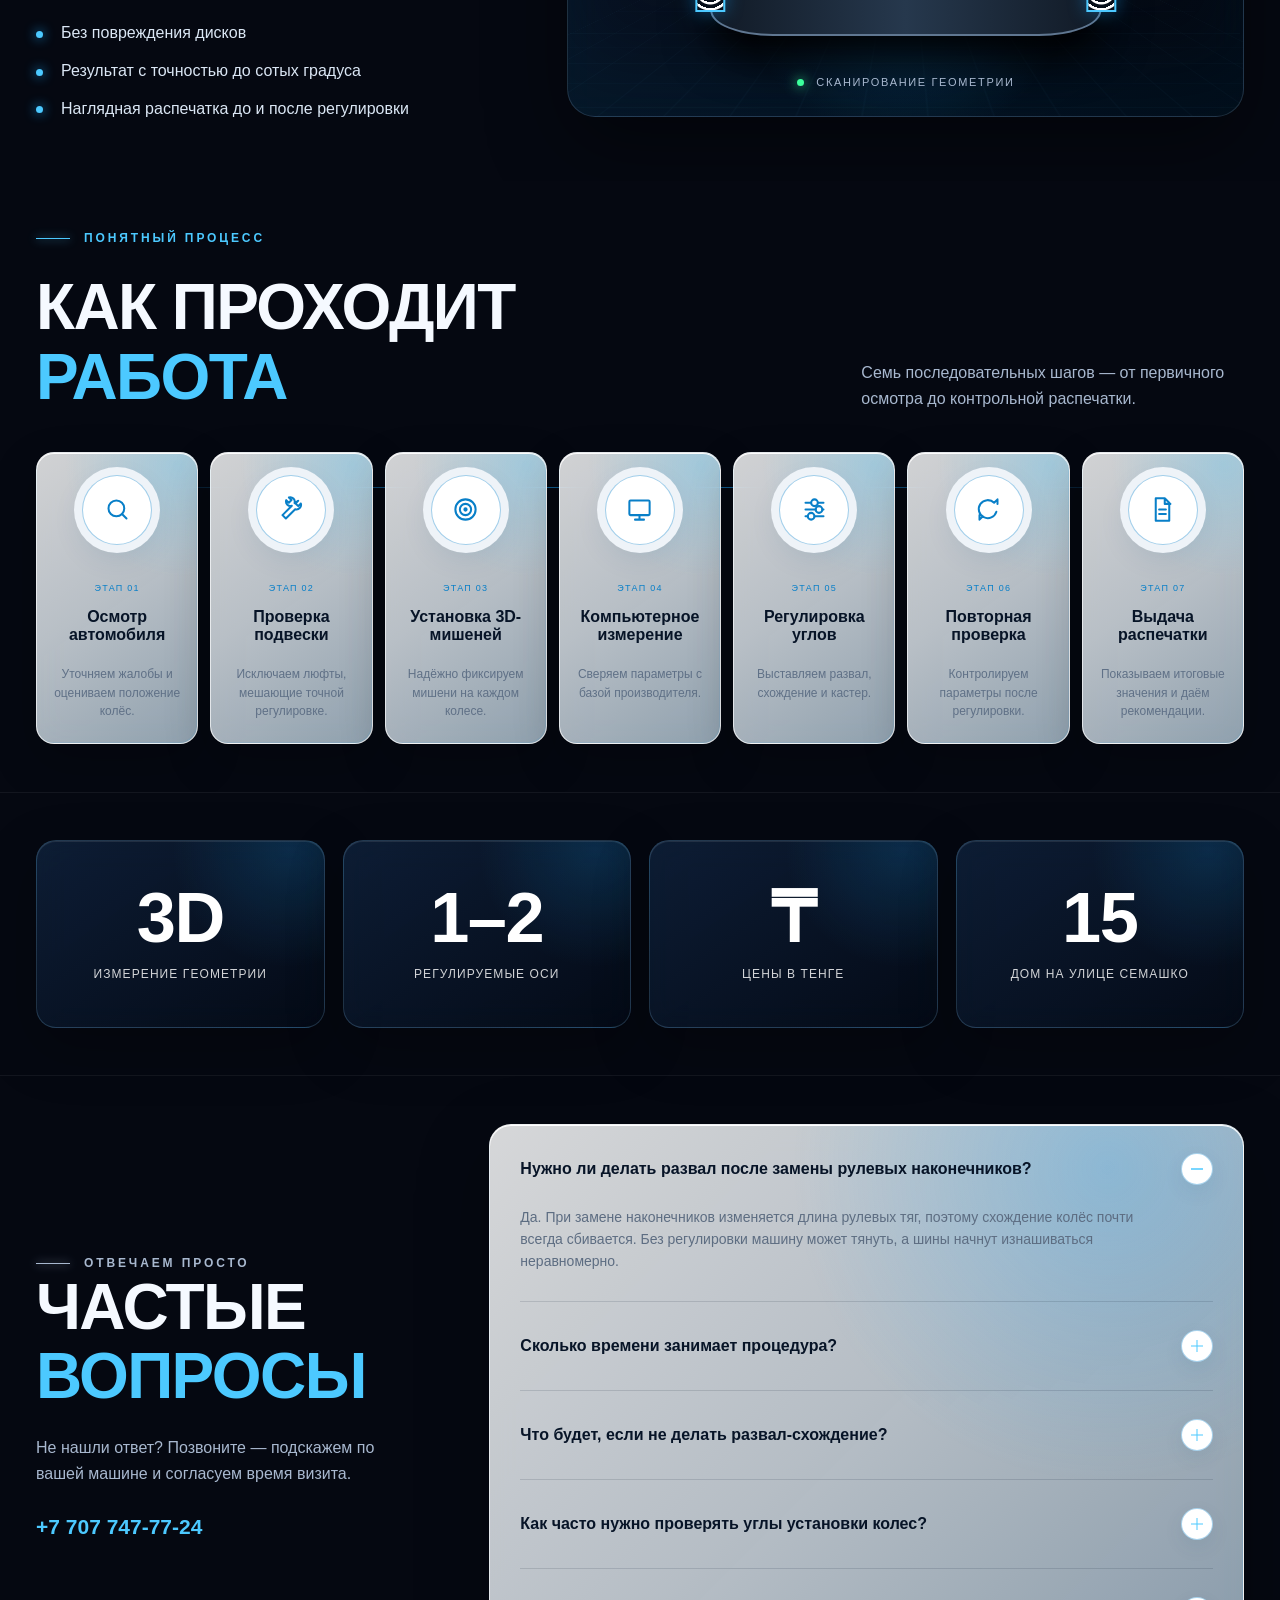
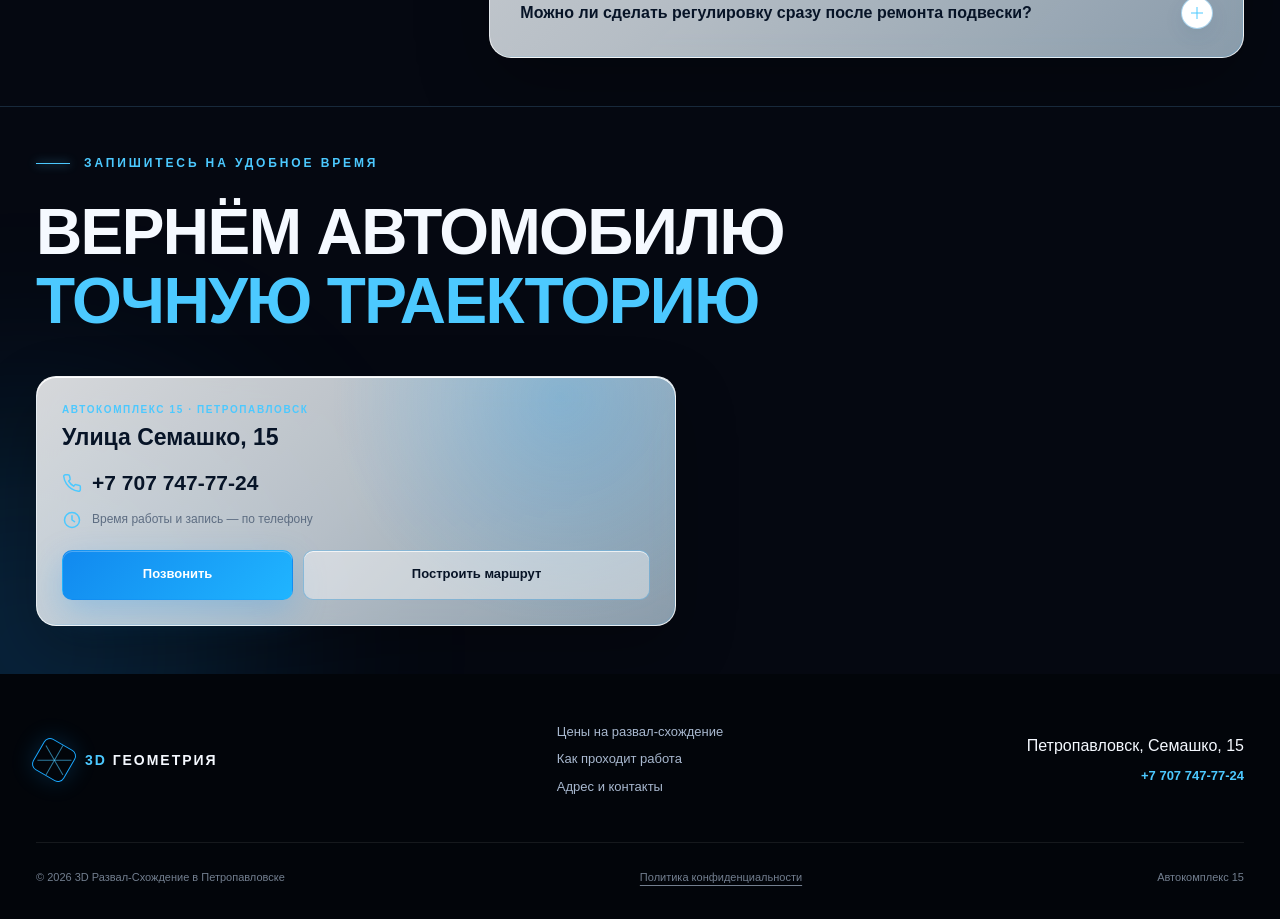
==== commit b72bb946: "Fix Google SEO migration signals and canonical routing on Cloudflare Workers" ====
--- a/index.html
+++ b/index.html
@@ -5,8 +5,8 @@
   <meta charset="UTF-8">
   <meta name="yandex-verification" content="ca30af0fc9939164">
   <meta name="viewport" content="width=device-width, initial-scale=1.0">
-  <title>Развал-схождение в Петропавловске от 8 000 ₸ — Семашко, 15</title>
-  <meta name="description" content="3D развал-схождение в Петропавловске, ул. Семашко, 15. Легковые — 8 000 ₸ за одну ось, 12 000 ₸ за две. Джипы, ВАЗ и Нива. Запись: +7 707 747-77-24.">
+  <title>3D развал-схождение в Петропавловске от 8 000 ₸ | Автокомплекс 15</title>
+  <meta name="description" content="3D развал-схождение в Петропавловске на современном оборудовании. Регулировка углов установки колёс от 8 000 ₸. Адрес: ул. Семашко, 15. Телефон: +7 707 747-77-24.">
   <meta name="theme-color" content="#050811">
   <meta name="robots" content="index, follow">
   <link rel="canonical" href="https://avtocomplex15.kz/">
@@ -21,7 +21,8 @@
   <meta property="og:url" content="https://avtocomplex15.kz/">
   <link rel="icon" type="image/png" href="favicon.png">
   <link rel="preload" href="assets/hero.webp" as="image" type="image/webp" fetchpriority="high">
-  <link rel="stylesheet" href="style.css?v=5">
+  <link rel="stylesheet" href="style.css?v=6">
+  <noscript><style>.reveal {opacity:1!important;transform:none!important}.faq-answer {grid-template-rows:1fr!important}.faq-answer p {opacity:1!important}</style></noscript>
 
   <!-- Яндекс.Метрика: 113755127, настройки в config.js и metrika.js. -->
   <script src="config.js?v=113755127" defer></script>
@@ -34,7 +35,7 @@
     {
       "@type": "AutoRepair",
       "@id": "https://avtocomplex15.kz/#service",
-      "name": "Автокомплекс 15 — 3D развал-схождение",
+      "name": "Автокомплекс 15",
       "url": "https://avtocomplex15.kz/",
       "image": "https://avtocomplex15.kz/assets/hero.webp",
       "telephone": "+77077477724",
@@ -54,6 +55,7 @@
       "priceRange": "8 000–15 000 ₸",
       "hasOfferCatalog": {
         "@type": "OfferCatalog",
+        "@id": "https://avtocomplex15.kz/#price-catalog",
         "name": "Цены на развал-схождение",
         "itemListElement": [
           {
@@ -128,19 +130,42 @@
       "@id": "https://avtocomplex15.kz/#website",
       "url": "https://avtocomplex15.kz/",
       "name": "Автокомплекс 15",
-      "inLanguage": "ru-KZ"
+      "inLanguage": "ru-KZ",
+      "publisher": {
+        "@id": "https://avtocomplex15.kz/#service"
+      }
     },
     {
       "@type": "WebPage",
       "@id": "https://avtocomplex15.kz/#webpage",
       "url": "https://avtocomplex15.kz/",
-      "name": "Развал-схождение в Петропавловске — Семашко, 15",
+      "name": "3D развал-схождение в Петропавловске от 8 000 ₸ | Автокомплекс 15",
       "inLanguage": "ru-KZ",
       "isPartOf": {
         "@id": "https://avtocomplex15.kz/#website"
       },
       "about": {
         "@id": "https://avtocomplex15.kz/#service"
+      },
+      "mainEntity": {
+        "@id": "https://avtocomplex15.kz/#wheel-alignment"
+      }
+    },
+    {
+      "@type": "Service",
+      "@id": "https://avtocomplex15.kz/#wheel-alignment",
+      "name": "3D развал-схождение в Петропавловске",
+      "serviceType": "Регулировка углов установки колёс",
+      "url": "https://avtocomplex15.kz/",
+      "provider": {
+        "@id": "https://avtocomplex15.kz/#service"
+      },
+      "areaServed": {
+        "@type": "City",
+        "name": "Петропавловск"
+      },
+      "hasOfferCatalog": {
+        "@id": "https://avtocomplex15.kz/#price-catalog"
       }
     }
   ]
@@ -154,7 +179,7 @@
 
   <header class="site-header" id="header">
     <div class="container header-inner glass">
-      <a class="brand" href="/" aria-label="На главную">
+      <a class="brand" href="/" aria-label="3D Геометрия — на главную">
         <span class="brand-mark" aria-hidden="true"><i></i><i></i><i></i></span>
         <span><b>3D</b> ГЕОМЕТРИЯ</span>
       </a>
@@ -340,7 +365,7 @@
           <p>Наведите курсор или нажмите на любое колесо. Схема покажет, какие параметры мы контролируем.</p>
         </div>
         <div class="geometry-wrap reveal">
-          <div class="car-diagram" aria-label="Интерактивная схема автомобиля, вид сверху">
+          <div class="car-diagram" role="group" aria-label="Интерактивная схема автомобиля, вид сверху">
             <div class="car-body">
               <div class="windshield"></div>
               <div class="roof"></div>
@@ -387,7 +412,7 @@
             <li>Наглядная распечатка до и после регулировки</li>
           </ul>
         </div>
-        <div class="stand-animation reveal" aria-label="Анимация работы 3D стенда">
+        <div class="stand-animation reveal" role="img" aria-label="Анимация работы 3D стенда">
           <div class="camera camera-left"><i></i></div>
           <div class="camera camera-right"><i></i></div>
           <div class="beam beam-left"></div>
@@ -626,7 +651,6 @@
     </defs>
   </svg>
   <script src="script.js" defer></script>
-  <noscript><style>.reveal {opacity:1!important;transform:none!important}.faq-answer {grid-template-rows:1fr!important}.faq-answer p {opacity:1!important}</style></noscript>
 </body>
 
 </html>
--- a/style.css
+++ b/style.css
@@ -167,7 +167,7 @@
 .wheel:hover, .wheel:focus-visible, .wheel.active { outline: none; border-color: var(--blue-2); box-shadow: inset 0 0 0 7px #0a101a, 0 0 32px rgba(25,167,255,.27); transform: scale(1.04); }
 .wheel:hover span, .wheel:focus-visible span, .wheel.active span { opacity: 1; animation: targetPulse 1.5s infinite; }
 .wheel-fl { left: 57px; top: 90px; }.wheel-fr { right: 57px; top: 90px; }.wheel-rl { left: 57px; bottom: 70px; }.wheel-rr { right: 57px; bottom: 70px; }
-.measure-line { position: absolute; left: 22px; right: 22px; height: 1px; background: linear-gradient(90deg, transparent, var(--blue), transparent); box-shadow: 0 0 8px var(--blue); }
+.measure-line { position: absolute; left: 22px; right: 22px; height: 1px; background: linear-gradient(90deg, transparent, var(--blue), transparent); box-shadow: 0 0 8px var(--blue); pointer-events: none; }
 .line-a { top: 157px; }.line-b { bottom: 137px; }
 .geometry-panel { padding: 34px; color: var(--text); border-radius: 20px; }
 .geometry-panel > p { margin: 0 0 4px; color: var(--muted); font-size: 11px; text-transform: uppercase; letter-spacing: .18em; }
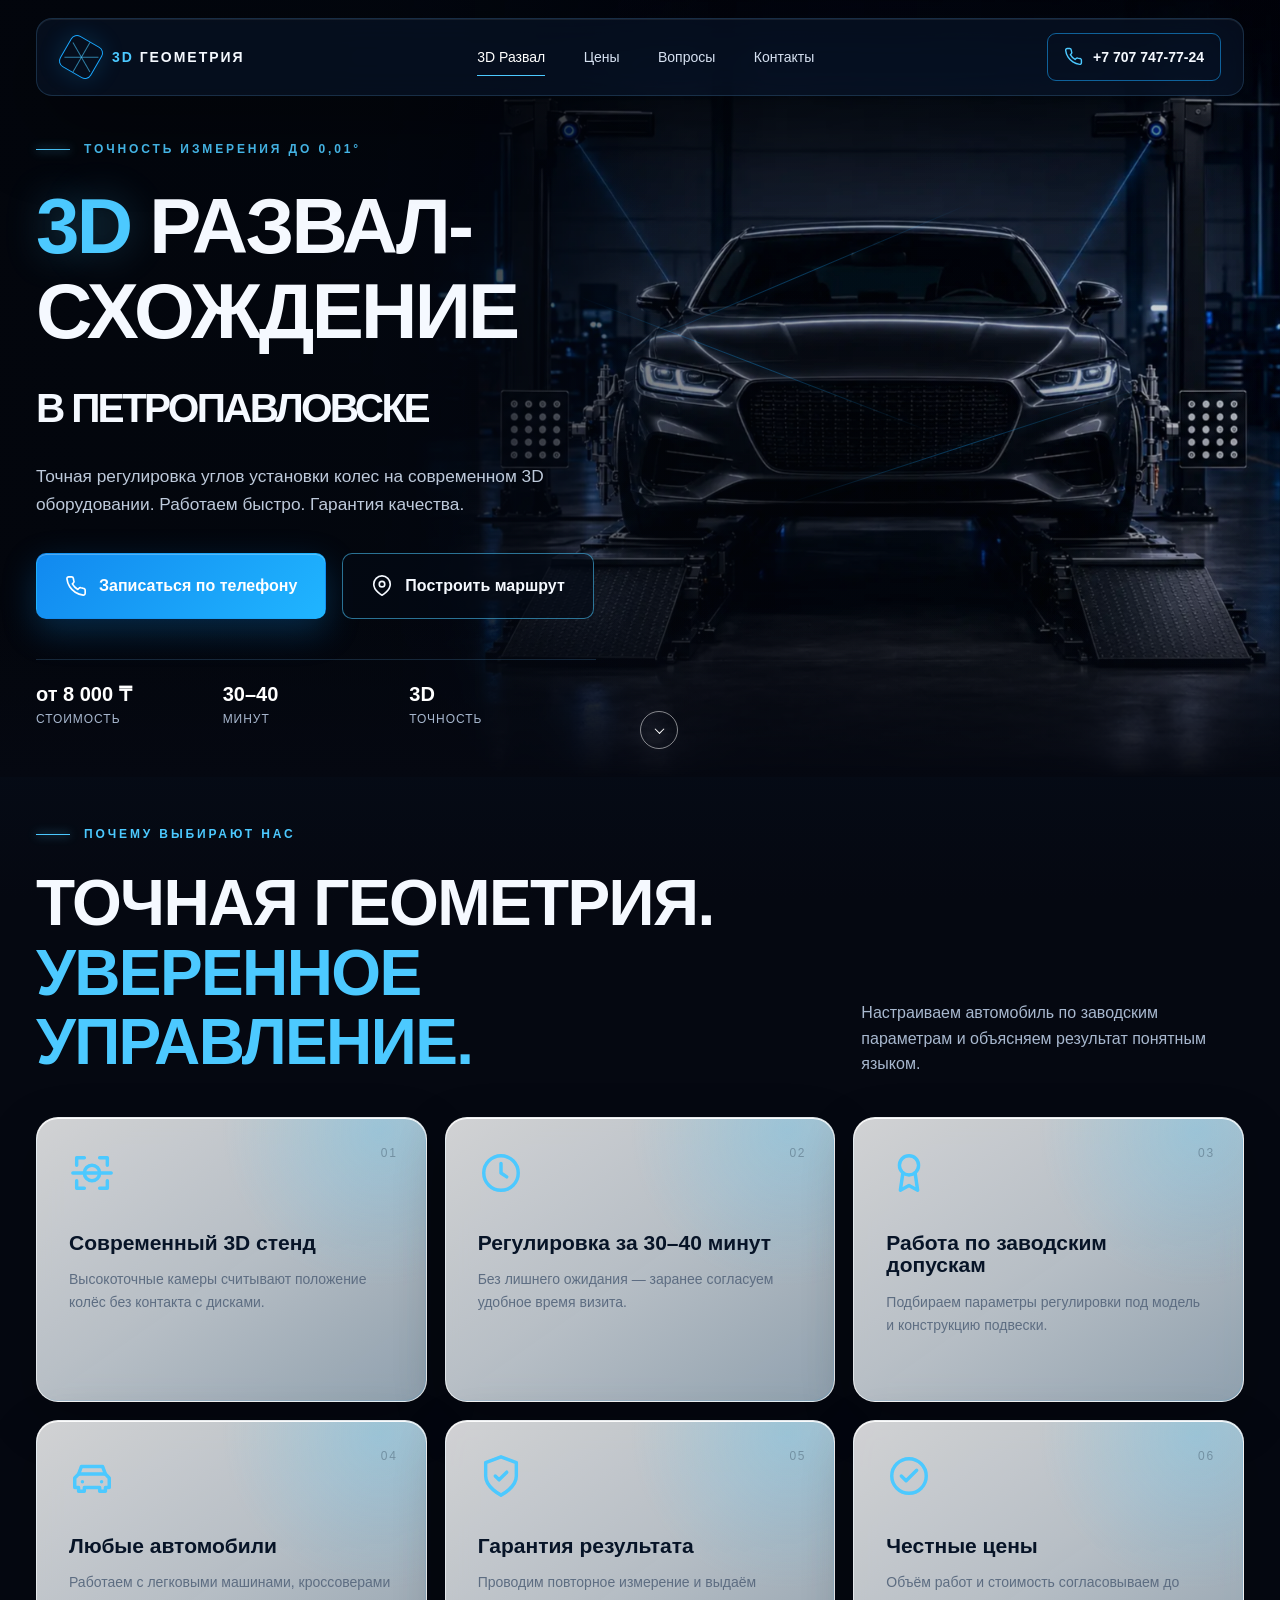
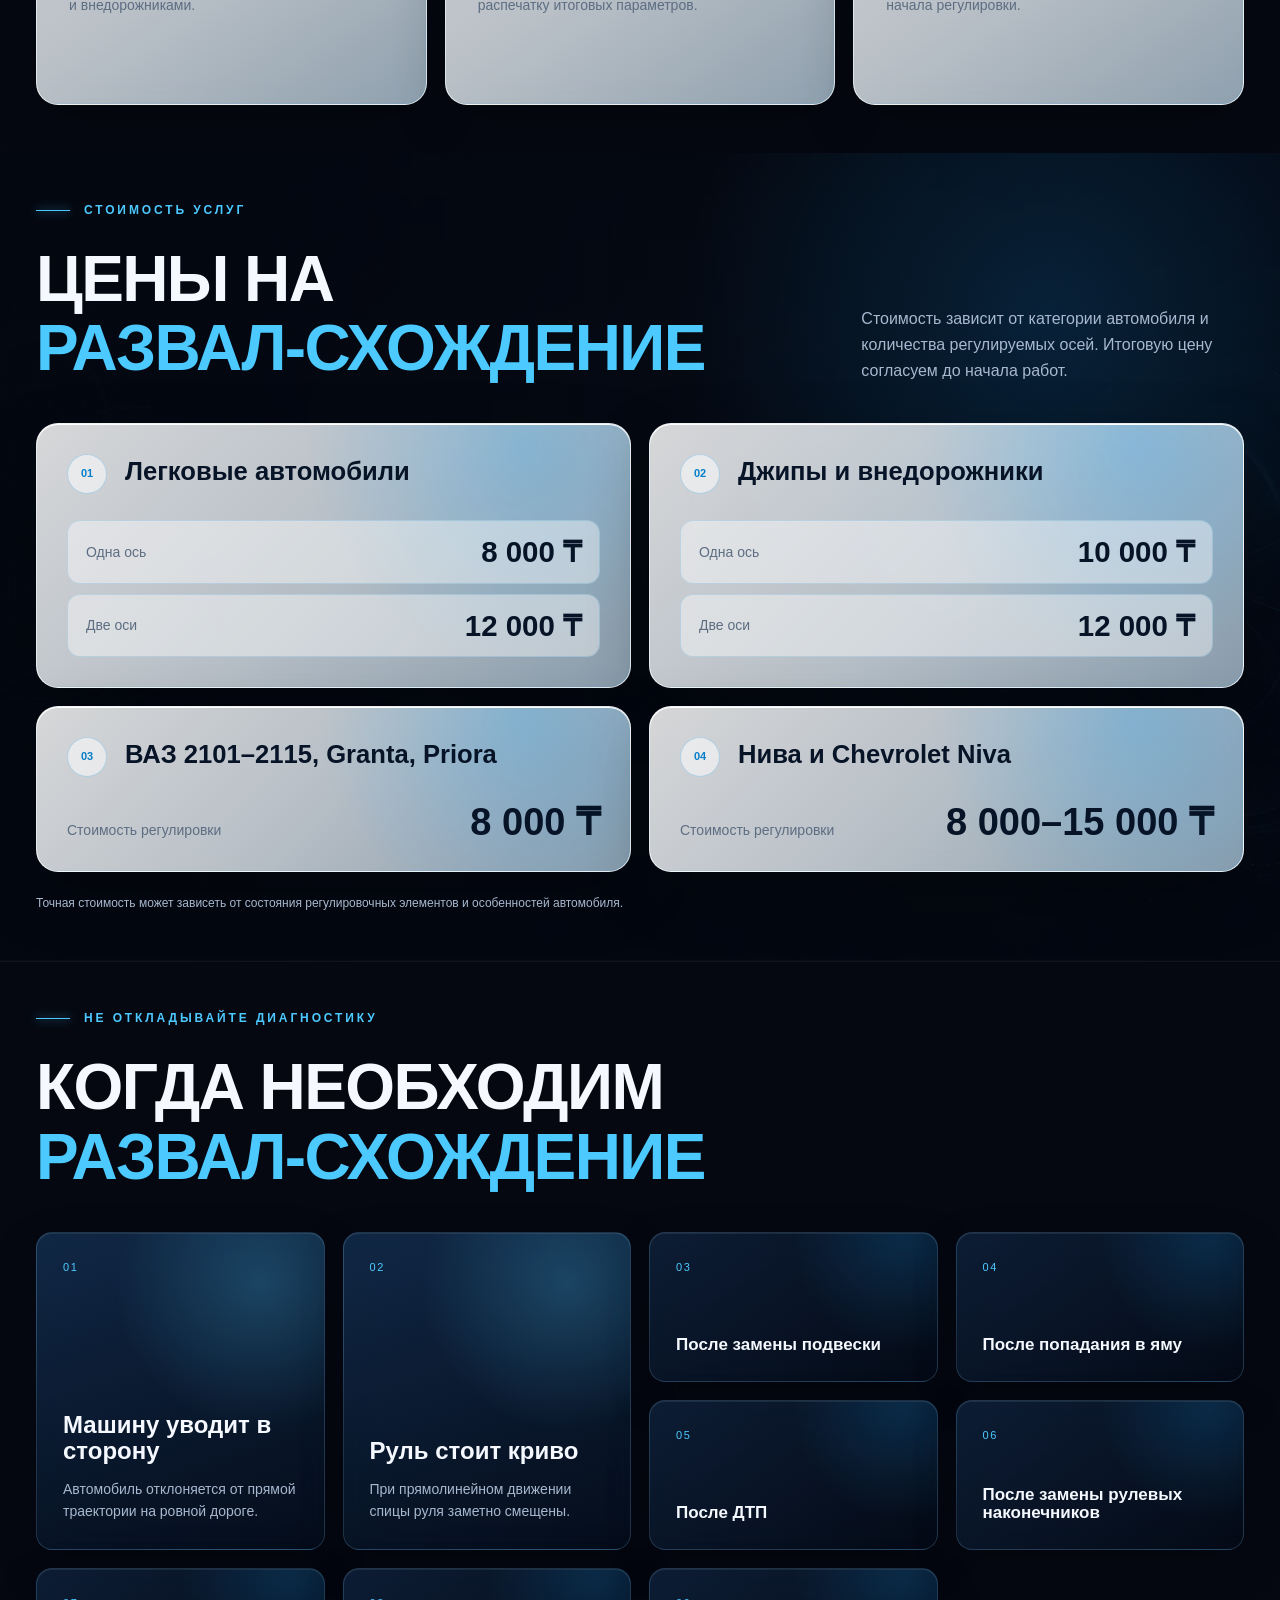
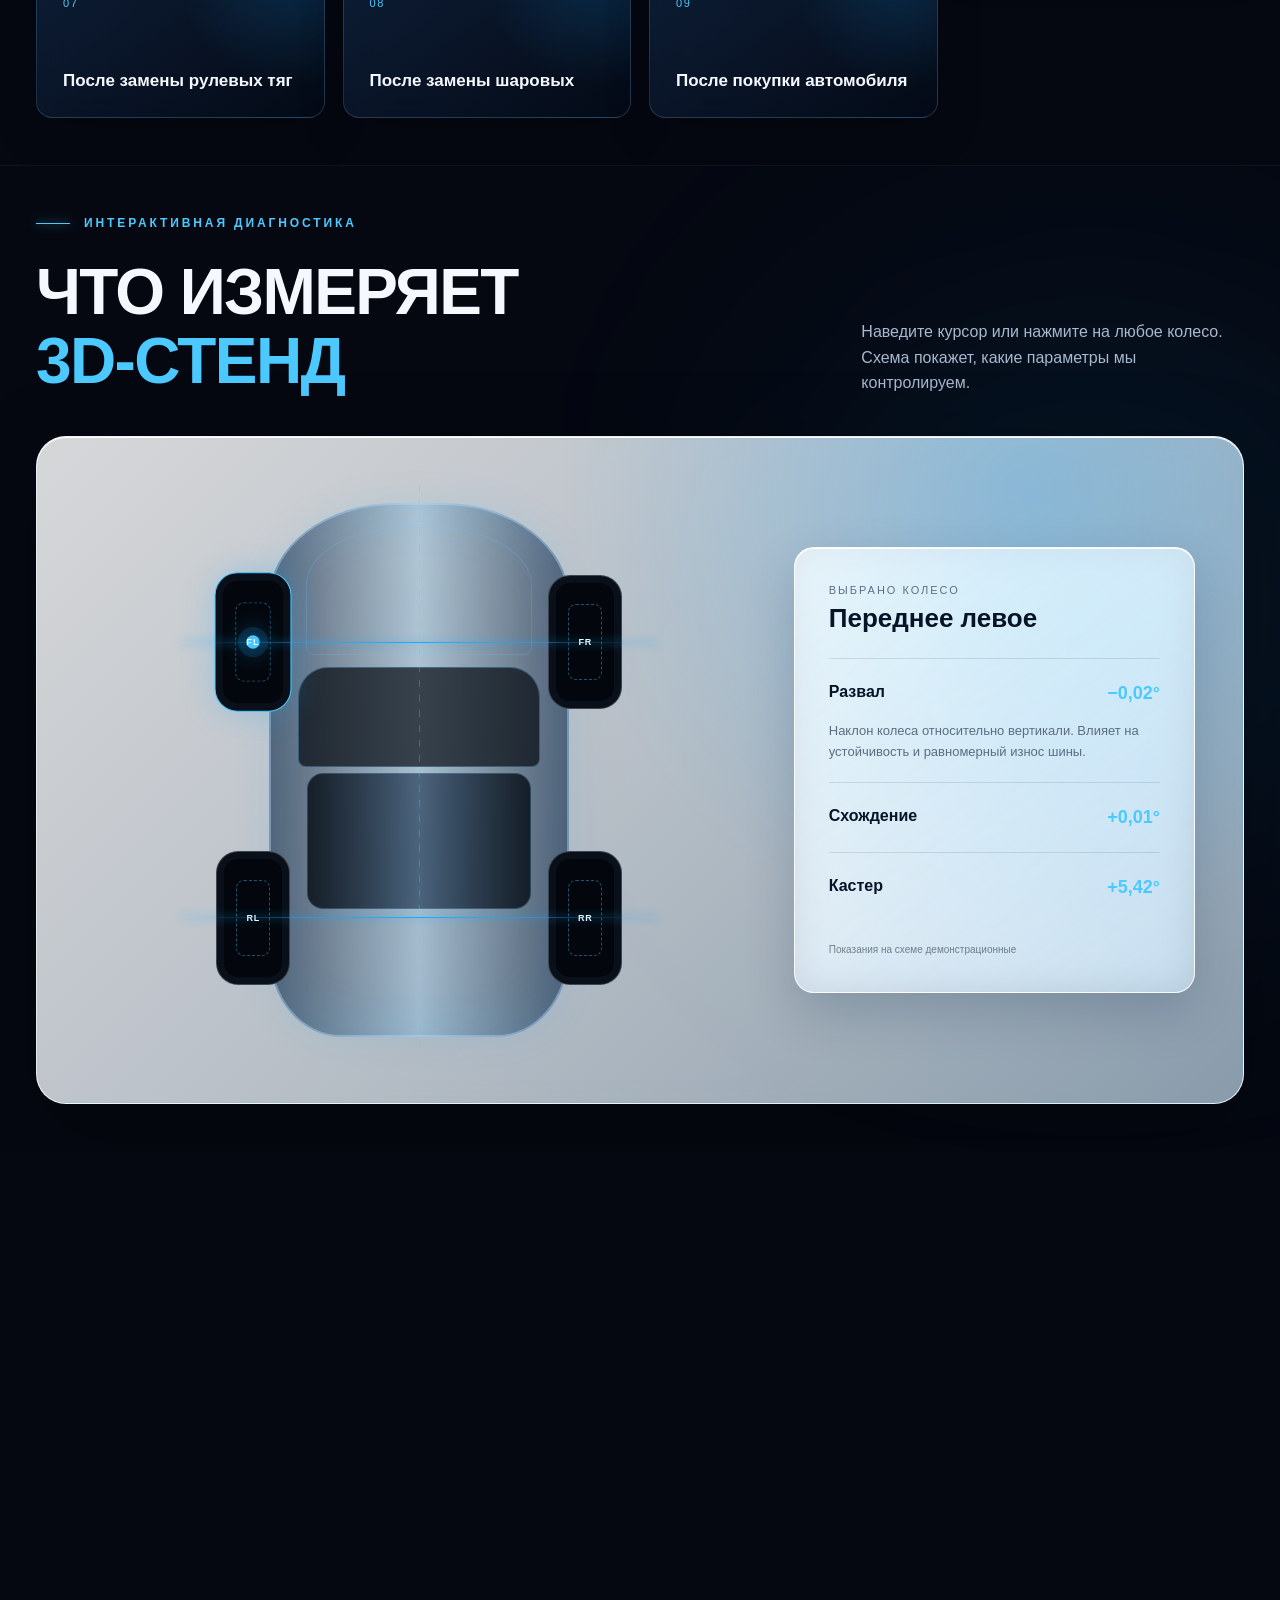
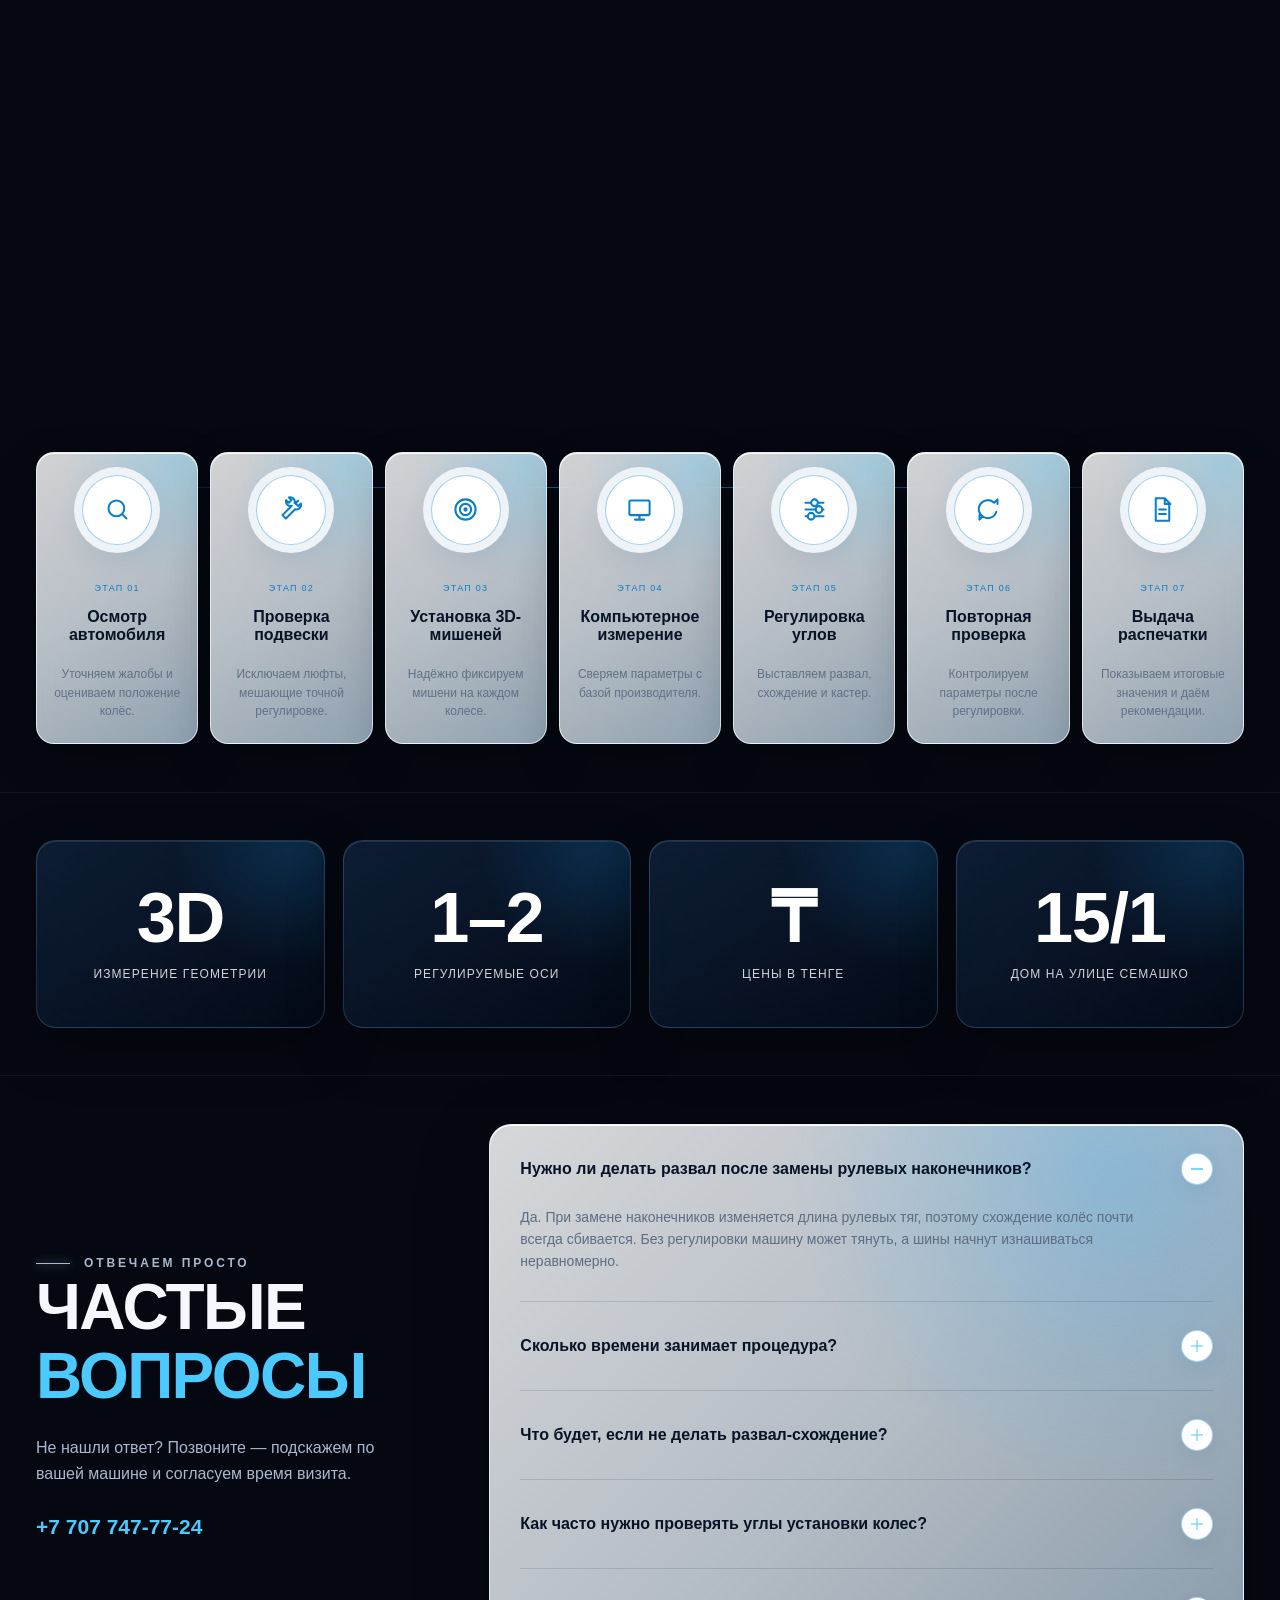
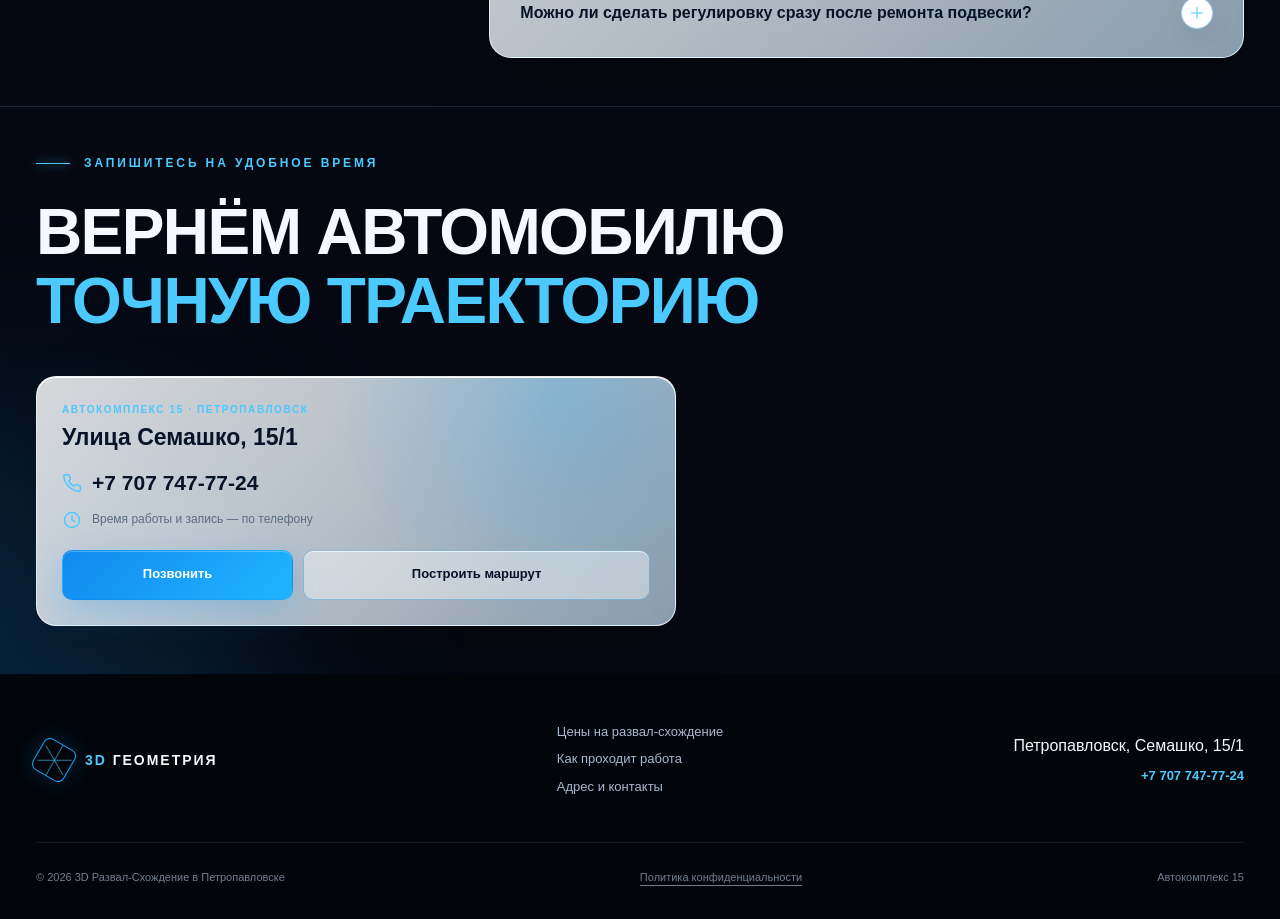
==== commit 8b95335e: "Fix Semashko 15/1 address and 2GIS driving directions Point all three route links to the verified 3D" ====
--- a/index.html
+++ b/index.html
@@ -6,14 +6,14 @@
   <meta name="yandex-verification" content="ca30af0fc9939164">
   <meta name="viewport" content="width=device-width, initial-scale=1.0">
   <title>3D развал-схождение в Петропавловске от 8 000 ₸ | Автокомплекс 15</title>
-  <meta name="description" content="3D развал-схождение в Петропавловске на современном оборудовании. Регулировка углов установки колёс от 8 000 ₸. Адрес: ул. Семашко, 15. Телефон: +7 707 747-77-24.">
+  <meta name="description" content="3D развал-схождение в Петропавловске на современном оборудовании. Регулировка углов установки колёс от 8 000 ₸. Адрес: ул. Семашко, 15/1. Телефон: +7 707 747-77-24.">
   <meta name="theme-color" content="#050811">
   <meta name="robots" content="index, follow">
   <link rel="canonical" href="https://avtocomplex15.kz/">
   <meta property="og:type" content="website">
   <meta property="og:locale" content="ru_KZ">
   <meta property="og:title" content="3D развал-схождение в Петропавловске — Автокомплекс 15">
-  <meta property="og:description" content="Семашко, 15. Легковые автомобили, джипы, ВАЗ и Нива. Цены от 8 000 ₸. Телефон: +7 707 747-77-24.">
+  <meta property="og:description" content="Семашко, 15/1. Легковые автомобили, джипы, ВАЗ и Нива. Цены от 8 000 ₸. Телефон: +7 707 747-77-24.">
   <meta property="og:site_name" content="Автокомплекс 15">
   <meta property="og:image" content="https://avtocomplex15.kz/assets/hero.webp">
   <meta property="og:image:alt" content="Автомобиль на стенде 3D развал-схождения">
@@ -38,11 +38,12 @@
       "name": "Автокомплекс 15",
       "url": "https://avtocomplex15.kz/",
       "image": "https://avtocomplex15.kz/assets/hero.webp",
+      "hasMap": "https://2gis.kz/petropavlovsk/firm/70000001044085542",
       "telephone": "+77077477724",
       "description": "3D развал-схождение легковых автомобилей, джипов, ВАЗ и Нивы в Петропавловске.",
       "address": {
         "@type": "PostalAddress",
-        "streetAddress": "улица Семашко, 15",
+        "streetAddress": "улица Семашко, 15/1",
         "addressLocality": "Петропавловск",
         "addressRegion": "Северо-Казахстанская область",
         "addressCountry": "KZ"
@@ -199,7 +200,7 @@
           <p class="eyebrow"><span></span> Точность измерения до 0,01°</p>
           <h1 id="hero-title"><em>3D</em> Развал-<br>Схождение<br><span class="hero-city">в Петропавловске</span></h1>
           <p class="hero-lead">Точная регулировка углов установки колес на современном 3D оборудовании. Работаем быстро. Гарантия качества.</p>
-          <div class="hero-actions"><a class="btn btn-primary" href="tel:+77077477724"><svg aria-hidden="true"><use href="#i-phone"></use></svg>Записаться по телефону</a><a class="btn btn-secondary" data-goal="route_click" href="https://yandex.kz/maps/?rtext=~%D0%9A%D0%B0%D0%B7%D0%B0%D1%85%D1%81%D1%82%D0%B0%D0%BD%2C%20%D0%9F%D0%B5%D1%82%D1%80%D0%BE%D0%BF%D0%B0%D0%B2%D0%BB%D0%BE%D0%B2%D1%81%D0%BA%2C%20%D1%83%D0%BB%D0%B8%D1%86%D0%B0%20%D0%A1%D0%B5%D0%BC%D0%B0%D1%88%D0%BA%D0%BE%2C%2015&amp;rtt=auto" target="_blank" rel="noopener"><svg aria-hidden="true"><use href="#i-pin"></use></svg>Построить маршрут</a></div>
+          <div class="hero-actions"><a class="btn btn-primary" href="tel:+77077477724"><svg aria-hidden="true"><use href="#i-phone"></use></svg>Записаться по телефону</a><a class="btn btn-secondary" data-goal="route_click" href="https://2gis.kz/petropavlovsk/directions/tab/car/points/%7C69.146606,54.915763;70000001044085542" aria-label="Построить автомобильный маршрут в 2ГИС — улица Семашко, 15/1" target="_blank" rel="noopener"><svg aria-hidden="true"><use href="#i-pin"></use></svg>Построить маршрут</a></div>
           <ul class="hero-trust" aria-label="Ключевые преимущества"><li><strong>от 8 000 ₸</strong><span>стоимость</span></li><li><strong>30–40</strong><span>минут</span></li><li><strong>3D</strong><span>точность</span></li></ul>
         </div>
       </div>
@@ -497,7 +498,7 @@
       </div>
     </section>
 
-    <section class="stats" aria-label="О сервисе"><div class="container stats-grid"><div class="stat"><strong>3D</strong><span>измерение геометрии</span></div><div class="stat"><strong>1–2</strong><span>регулируемые оси</span></div><div class="stat"><strong>₸</strong><span>цены в тенге</span></div><div class="stat"><strong>15</strong><span>дом на улице Семашко</span></div></div></section>
+    <section class="stats" aria-label="О сервисе"><div class="container stats-grid"><div class="stat"><strong>3D</strong><span>измерение геометрии</span></div><div class="stat"><strong>1–2</strong><span>регулируемые оси</span></div><div class="stat"><strong>₸</strong><span>цены в тенге</span></div><div class="stat"><strong>15/1</strong><span>дом на улице Семашко</span></div></div></section>
 
 
 
@@ -554,7 +555,7 @@
         <div class="contact-copy reveal">
           <p class="eyebrow"><span></span> Запишитесь на удобное время</p>
           <h2>Вернём автомобилю<br><mark>точную траекторию</mark></h2>
-          <div class="branch-list"><article class="branch-card glass"><p>Автокомплекс 15 · Петропавловск</p><h3>Улица Семашко, 15</h3><a class="branch-phone" href="tel:+77077477724"><svg aria-hidden="true"><use href="#i-phone"></use></svg>+7 707 747-77-24</a><span><svg aria-hidden="true"><use href="#i-clock"></use></svg>Время работы и запись — по телефону</span><div><a class="btn btn-primary" href="tel:+77077477724">Позвонить</a><a class="btn btn-secondary" data-goal="route_click" href="https://yandex.kz/maps/?rtext=~%D0%9A%D0%B0%D0%B7%D0%B0%D1%85%D1%81%D1%82%D0%B0%D0%BD%2C%20%D0%9F%D0%B5%D1%82%D1%80%D0%BE%D0%BF%D0%B0%D0%B2%D0%BB%D0%BE%D0%B2%D1%81%D0%BA%2C%20%D1%83%D0%BB%D0%B8%D1%86%D0%B0%20%D0%A1%D0%B5%D0%BC%D0%B0%D1%88%D0%BA%D0%BE%2C%2015&amp;rtt=auto" target="_blank" rel="noopener">Построить маршрут</a></div></article></div>
+          <div class="branch-list"><article class="branch-card glass"><p>Автокомплекс 15 · Петропавловск</p><h3>Улица Семашко, 15/1</h3><a class="branch-phone" href="tel:+77077477724"><svg aria-hidden="true"><use href="#i-phone"></use></svg>+7 707 747-77-24</a><span><svg aria-hidden="true"><use href="#i-clock"></use></svg>Время работы и запись — по телефону</span><div><a class="btn btn-primary" href="tel:+77077477724">Позвонить</a><a class="btn btn-secondary" data-goal="route_click" href="https://2gis.kz/petropavlovsk/directions/tab/car/points/%7C69.146606,54.915763;70000001044085542" aria-label="Построить автомобильный маршрут в 2ГИС — улица Семашко, 15/1" target="_blank" rel="noopener">Построить маршрут</a></div></article></div>
         </div>
       </div>
     </section>
@@ -564,13 +565,13 @@
     <div class="container footer-top"><a class="brand" href="/"><span
           class="brand-mark"><i></i><i></i><i></i></span><span><b>3D</b> ГЕОМЕТРИЯ</span></a>
       <nav class="footer-services" aria-label="Разделы сайта"><a href="#prices">Цены на развал-схождение</a><a href="#process">Как проходит работа</a><a href="#contacts">Адрес и контакты</a></nav>
-      <div class="footer-branches"><span>Петропавловск, Семашко, 15</span><a href="tel:+77077477724">+7 707 747-77-24</a></div>
+      <div class="footer-branches"><span>Петропавловск, Семашко, 15/1</span><a href="tel:+77077477724">+7 707 747-77-24</a></div>
     </div>
     <div class="container footer-bottom"><span>© <span id="year">2026</span> 3D Развал-Схождение в Петропавловске</span><button
         type="button" data-modal-open>Политика конфиденциальности</button><span>Автокомплекс 15</span></div>
   </footer>
 
-  <div class="mobile-bar"><a href="tel:+77077477724"><svg aria-hidden="true"><use href="#i-phone"></use></svg>Позвонить</a><a data-goal="route_click" href="https://yandex.kz/maps/?rtext=~%D0%9A%D0%B0%D0%B7%D0%B0%D1%85%D1%81%D1%82%D0%B0%D0%BD%2C%20%D0%9F%D0%B5%D1%82%D1%80%D0%BE%D0%BF%D0%B0%D0%B2%D0%BB%D0%BE%D0%B2%D1%81%D0%BA%2C%20%D1%83%D0%BB%D0%B8%D1%86%D0%B0%20%D0%A1%D0%B5%D0%BC%D0%B0%D1%88%D0%BA%D0%BE%2C%2015&amp;rtt=auto" target="_blank" rel="noopener"><svg aria-hidden="true"><use href="#i-pin"></use></svg>Маршрут</a></div>
+  <div class="mobile-bar"><a href="tel:+77077477724"><svg aria-hidden="true"><use href="#i-phone"></use></svg>Позвонить</a><a data-goal="route_click" href="https://2gis.kz/petropavlovsk/directions/tab/car/points/%7C69.146606,54.915763;70000001044085542" aria-label="Построить автомобильный маршрут в 2ГИС — улица Семашко, 15/1" target="_blank" rel="noopener"><svg aria-hidden="true"><use href="#i-pin"></use></svg>Маршрут</a></div>
 
   <dialog class="privacy-modal" id="privacy-modal">
     <div><button class="modal-close" type="button" aria-label="Закрыть">×</button>
